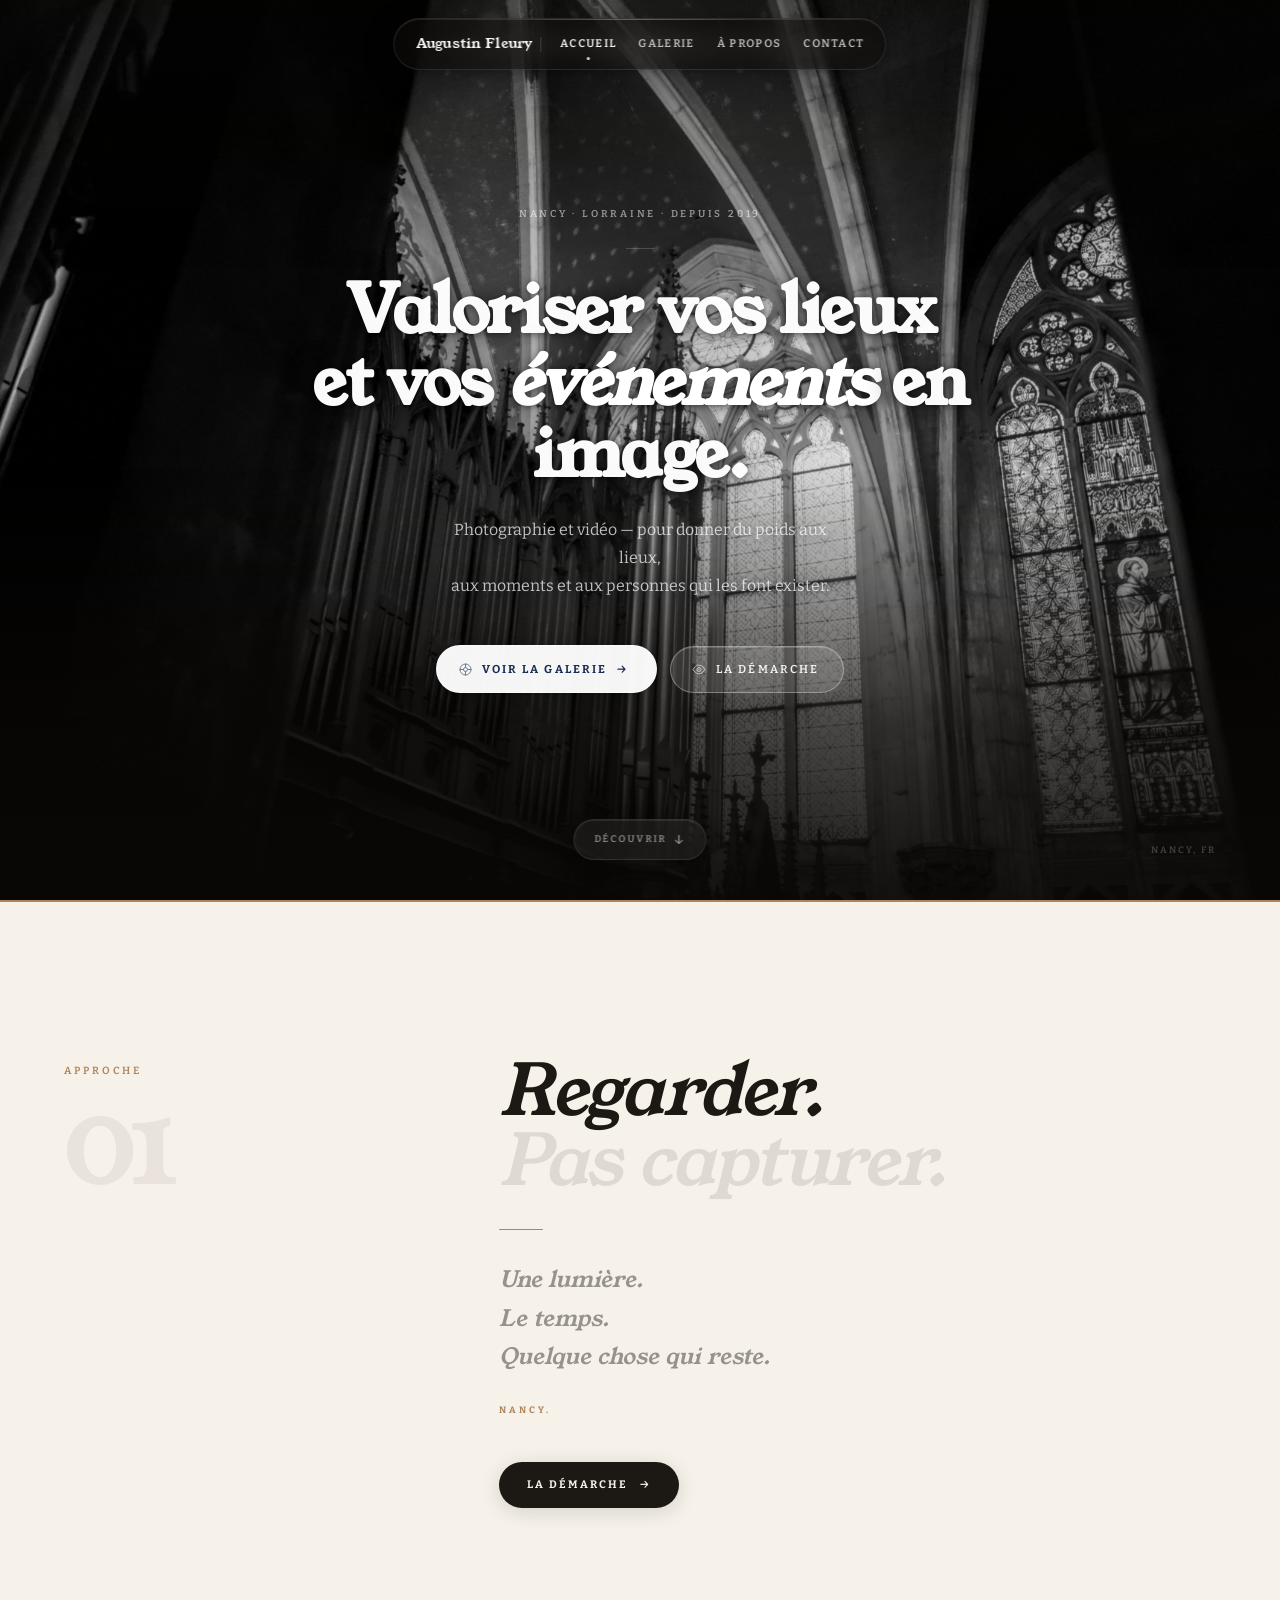
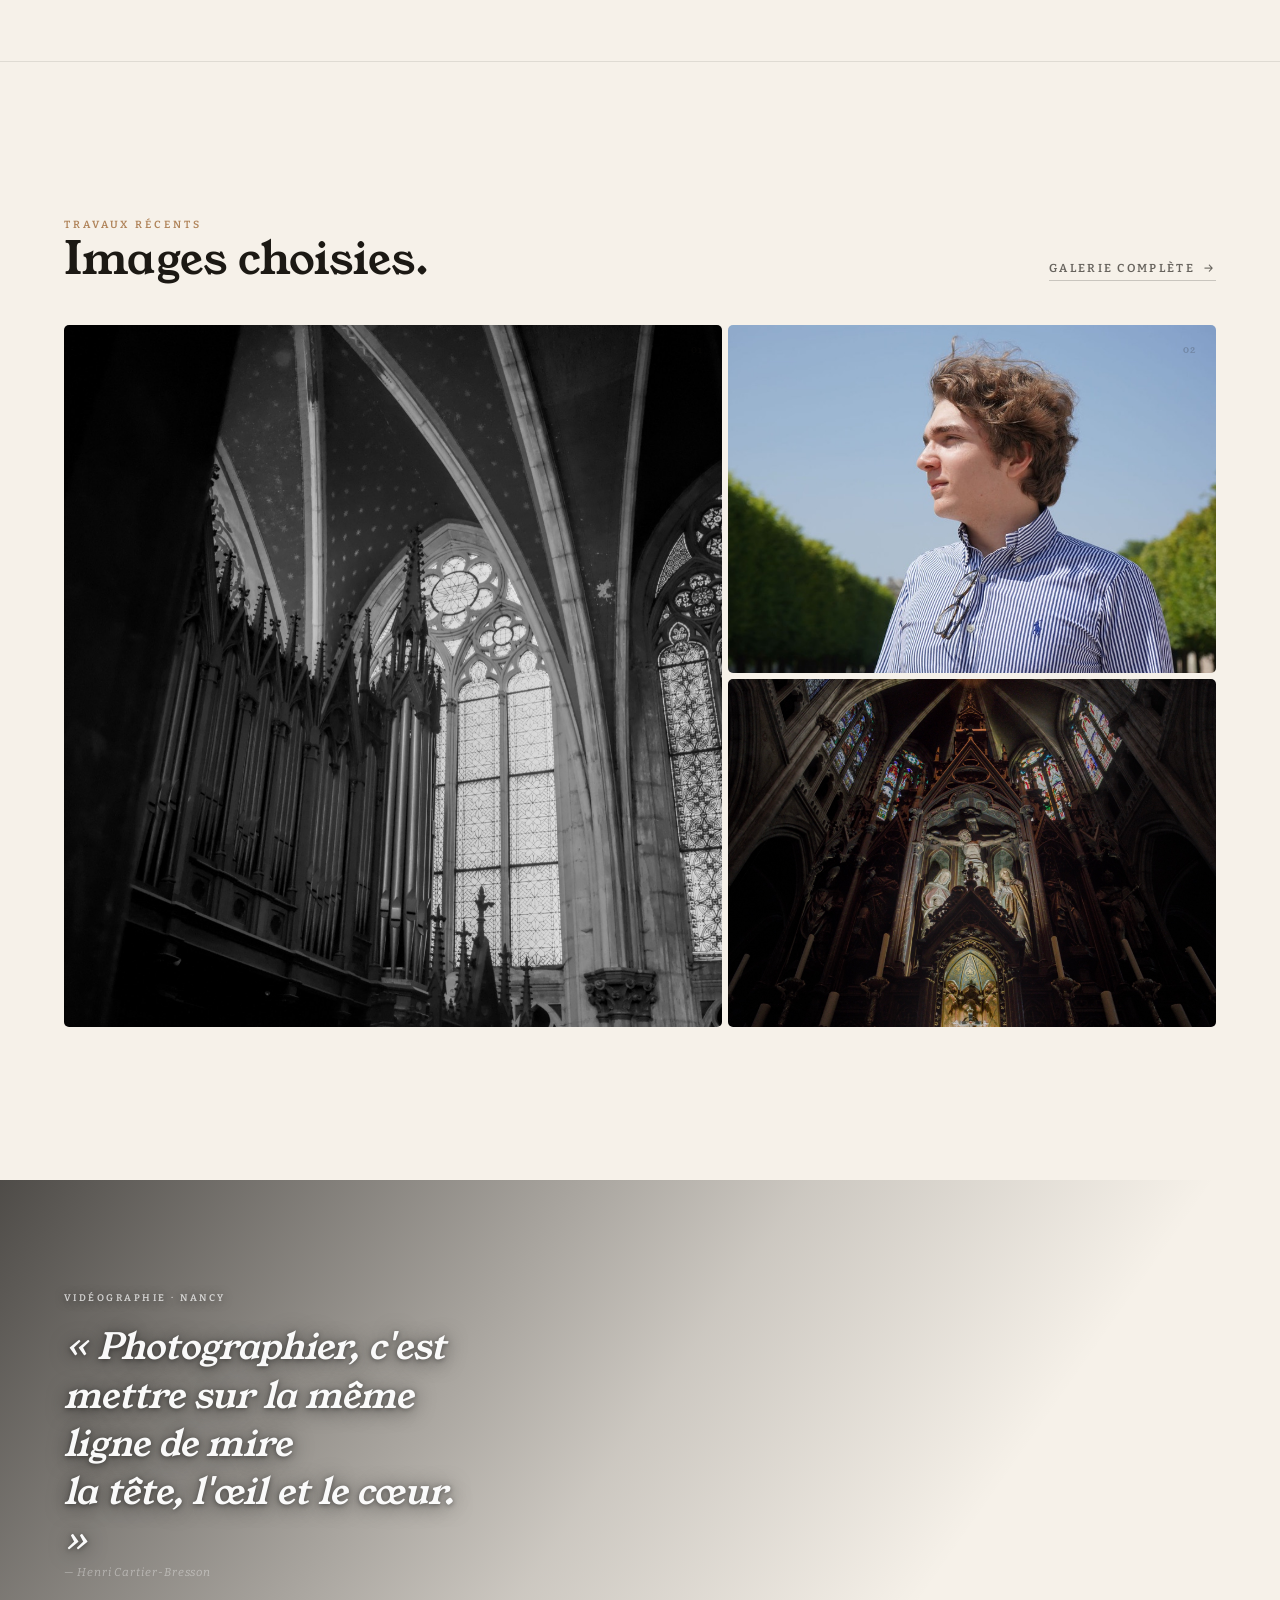
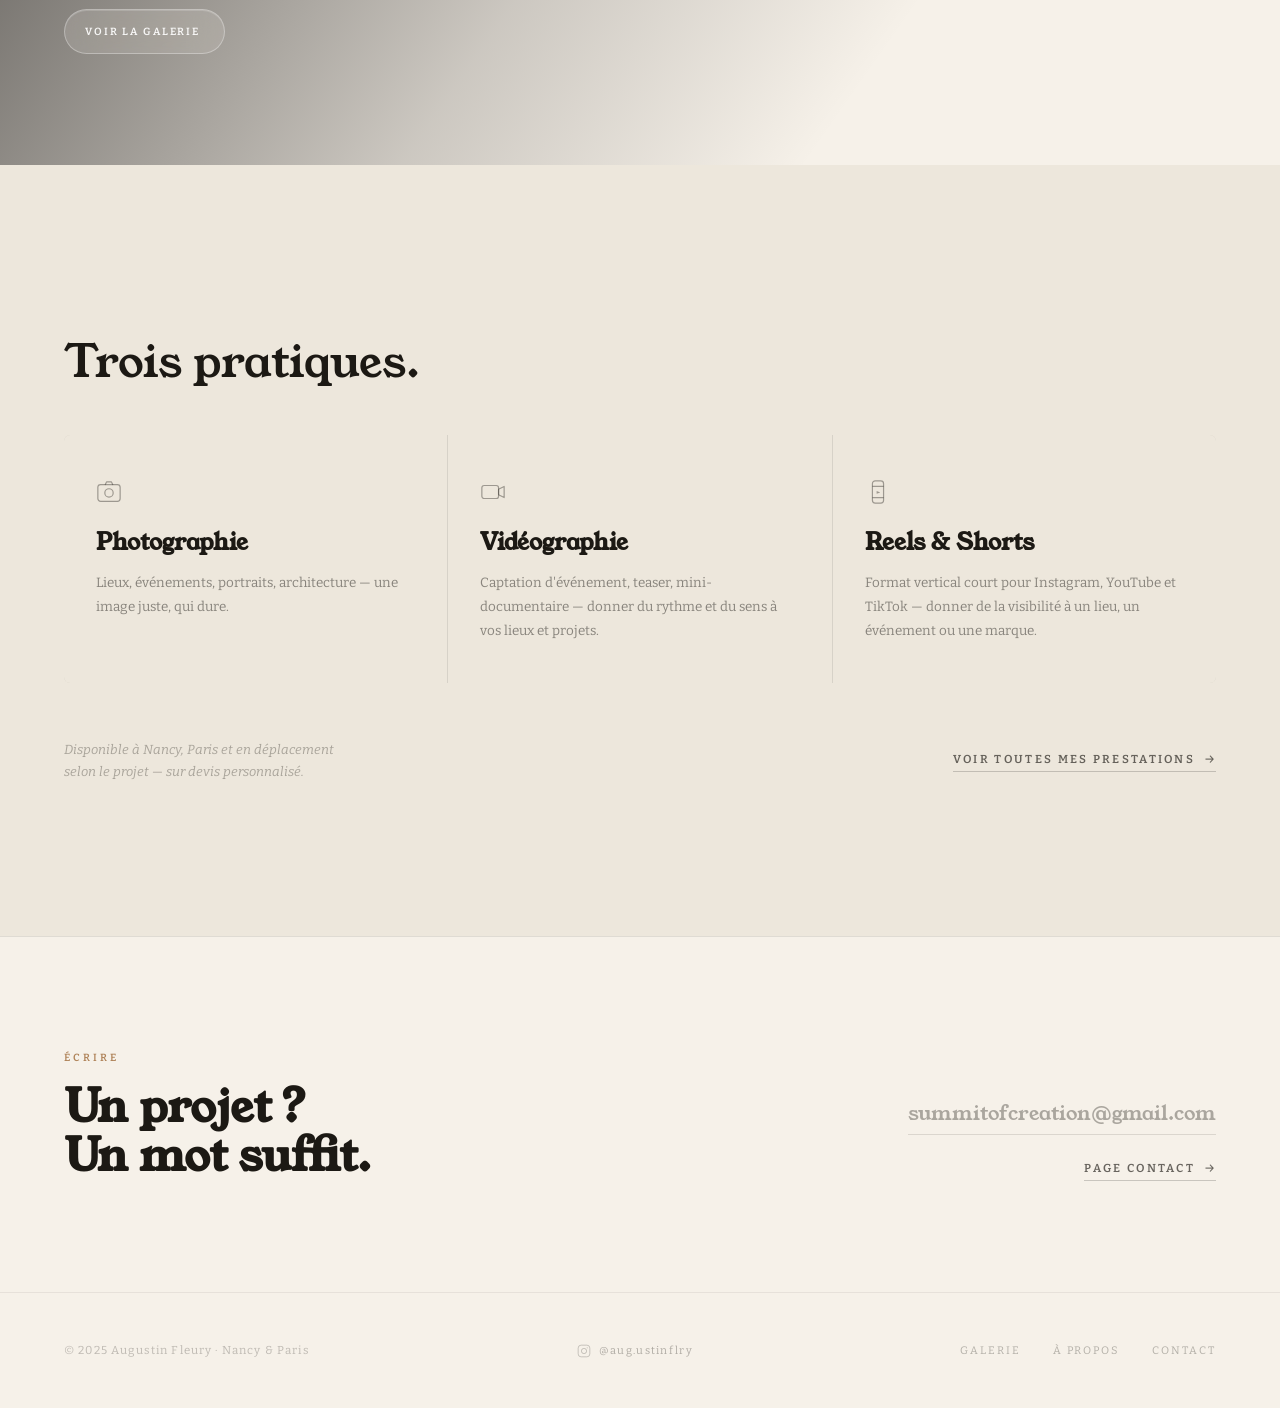
==== index.html @ d832c1f0 "Pivot copy from music-only to general practice + premium loader + mobile nav fix Editorial: - Hero t" ====
<!DOCTYPE html>
<html lang="fr">
<head>
  <meta charset="UTF-8">
  <meta name="viewport" content="width=device-width, initial-scale=1.0">
  <meta name="description" content="Augustin Fleury — Photographe et vidéaste à Nancy & Paris. Valorisation de lieux, événements, portraits, architecture et vidéos pour les réseaux sociaux.">
  <meta name="keywords" content="photographe Nancy, photographe Paris, photographe événement Nancy, photographe lieu, vidéaste Nancy, photographe événementiel Lorraine, reels Nancy, photographe portrait Nancy, photographe architecture, vidéaste lieux">
  <meta name="author" content="Augustin Fleury">
  <meta property="og:type" content="website">
  <meta property="og:title" content="Augustin Fleury — Photographe & Vidéaste · Nancy & Paris">
  <meta property="og:description" content="Photographe et vidéaste à Nancy & Paris — valorisation de lieux, événements et portraits.">
  <meta property="og:image" content="assets/photos/orgue.paysage.jpg">
  <meta name="twitter:card" content="summary_large_image">
  <title>Augustin Fleury — Photographe & Vidéaste · Nancy & Paris</title>
  <script type="application/ld+json">
  {
    "@context": "https://schema.org",
    "@type": "Person",
    "name": "Augustin Fleury",
    "jobTitle": "Photographe et vidéaste",
    "url": "https://augustinfleury.fr",
    "sameAs": ["https://instagram.com/aug.ustinflry"],
    "address": {
      "@type": "PostalAddress",
      "addressLocality": "Nancy",
      "addressRegion": "Lorraine",
      "addressCountry": "FR"
    },
    "description": "Photographe et vidéaste à Nancy et Paris — valorisation de lieux, événements, portraits, architecture et vidéos pour les réseaux sociaux.",
    "knowsAbout": ["Photographie d'événement", "Photographie d'architecture", "Portrait", "Vidéographie", "Reels", "Reportage"]
  }
  </script>
  <link rel="icon" type="image/svg+xml" href="favicon/favicon.svg">
  <link rel="icon" type="image/png" sizes="96x96" href="favicon/favicon-96x96.png">
  <link rel="apple-touch-icon" sizes="180x180" href="favicon/apple-touch-icon.png">
  <link rel="manifest" href="favicon/site.webmanifest">
  <link rel="canonical" href="https://macflurry544.github.io/portfolio-augustin/">
  <link rel="preconnect" href="https://fonts.googleapis.com">
  <link rel="preconnect" href="https://fonts.gstatic.com" crossorigin>
  <link href="https://fonts.googleapis.com/css2?family=Bitter:ital,wght@0,400;0,500;0,600;0,700;1,400;1,500&family=Young+Serif&display=swap" rel="stylesheet">
  <link rel="stylesheet" href="assets/css/main.css">
  <link rel="stylesheet" href="assets/css/liquid-glass.css">
  <link rel="stylesheet" href="assets/css/animations.css">
  <style>
    /* ================================================================
       HERO — centré, moderne, glass CTAs
    ================================================================ */
    .hero {
      position: relative;
      height: 100dvh;
      min-height: 600px;
      overflow: hidden;
      display: flex;
      flex-direction: column;
      align-items: center;
      justify-content: center;
    }

    /* Image de fond — brute, sans overlay (gérés par divs séparées) */
    .hero__bg {
      position: absolute;
      inset: 0;
      background-image: url('assets/photos/orgue.paysage.jpg');
      background-size: cover;
      background-position: center 35%;
      will-change: transform;
      z-index: 0;
    }
    .hero__bg::before,
    .hero__bg::after { display: none; }

    /* ── Overlay léger — texte bas lisible, photo respirante */
    .hero__overlay {
      position: absolute;
      inset: 0;
      z-index: 1;
      pointer-events: none;
      background:
        linear-gradient(to bottom,
          rgba(10,8,6,0.26)  0%,
          transparent        30%,
          transparent        52%,
          rgba(10,8,6,0.68)  80%,
          rgba(10,8,6,0.92)  100%
        );
    }

    /* Contenu centré */
    .hero__center {
      position: relative;
      z-index: 3;
      text-align: center;
      padding: 0 var(--gutter);
      max-width: 820px;
      display: flex;
      flex-direction: column;
      align-items: center;
      gap: 0;
    }

    /* ── Textes hero — TOUJOURS sur photo sombre, blanc codé en dur ── */

    .hero__eyebrow {
      font-family: var(--font-texte);
      font-size: 0.62rem;
      letter-spacing: 0.28em;
      text-transform: uppercase;
      font-weight: 600;
      color: rgba(255,255,255,0.52);
      margin-bottom: 1.6rem;
      animation: fade-up 0.72s var(--ease-out) 0.25s both;
    }

    .hero__rule {
      width: 28px; height: 1px;
      background: rgba(255,255,255,0.18);
      margin: 0 auto 1.6rem;
      animation: fade-in 0.62s var(--ease-out) 0.15s both;
    }

    /* Titre — blanc net, Young Serif, ombre portée pour lisibilité */
    .hero__title {
      font-family: var(--font-titre);
      font-size: clamp(2.4rem, 5.2vw, 5rem);
      line-height: 1.08;
      letter-spacing: -0.025em;
      margin-bottom: 1.6rem;
      animation: fade-up 0.78s var(--ease-out) 0.5s both;
      color: rgba(255,255,255,0.98);
      text-shadow:
        0 2px 28px rgba(0,0,0,0.65),
        0 1px 6px  rgba(0,0,0,0.45);
    }
    .hero__title em {
      font-style: italic;
      color: #fff;
    }

    /* Sous-titre */
    .hero__sub {
      font-family: var(--font-texte);
      font-size: clamp(0.88rem, 1.3vw, 1rem);
      line-height: 1.75;
      color: rgba(255,255,255,0.72);
      max-width: 40ch;
      margin-bottom: 2.8rem;
      animation: fade-up 0.72s var(--ease-out) 0.72s both;
      text-shadow: 0 1px 16px rgba(0,0,0,0.55);
    }

    /* ── CTAs — bleu marine, draw-line au hover ────────── */
    .hero__actions {
      display: flex;
      align-items: center;
      gap: 0.75rem;
      flex-wrap: wrap;
      justify-content: center;
      animation: fade-up 0.9s var(--ease-out) 0.92s both;
    }

    /* SVG dans les boutons */
    .pill-svg {
      flex-shrink: 0;
      display: block;
      opacity: 0.78;
      transition: opacity 0.3s ease, transform 0.3s ease;
    }

    @keyframes lens-breathe {
      0%, 100% { transform: scale(1);    opacity: 0.78; }
      50%       { transform: scale(1.22); opacity: 1; }
    }
    @keyframes eye-blink {
      0%, 82%, 100% { transform: scaleY(1); }
      88%            { transform: scaleY(0.12); }
      94%            { transform: scaleY(1); }
    }

    /* Pill principal — blanc plein, texte sombre, maximum lisibilité */
    .pill-primary {
      display: inline-flex;
      align-items: center;
      gap: 0.65rem;
      padding: 14px 28px 14px 22px;
      border-radius: 999px;
      font-family: var(--font-texte);
      font-size: 0.71rem;
      letter-spacing: 0.18em;
      text-transform: uppercase;
      font-weight: 700;
      color: #1A2F52;                    /* navy sur blanc — lisible */
      background: rgba(255,255,255,0.96);
      border: 1px solid rgba(255,255,255,0.6);
      box-shadow:
        0 4px 24px rgba(0,0,0,0.28),
        0 1px 4px rgba(0,0,0,0.18);
      position: relative;
      overflow: hidden;
      transition: background 0.28s ease, box-shadow 0.28s ease,
                  color 0.28s ease, transform 0.28s var(--ease-out);
      white-space: nowrap;
    }
    /* Shimmer draw-line au hover */
    .pill-primary::before {
      content: '';
      position: absolute;
      bottom: 10px; left: 22px; right: 22px;
      height: 1px;
      background: rgba(26,47,82,0.3);
      transform: scaleX(0);
      transform-origin: left;
      transition: transform 0.4s cubic-bezier(0.4,0,0.2,1);
    }
    .pill-primary:hover::before { transform: scaleX(1); }
    .pill-primary:hover {
      background: #fff;
      transform: scale(1.04);
      box-shadow: 0 8px 36px rgba(0,0,0,0.36), 0 2px 6px rgba(0,0,0,0.2);
      color: #1A2F52;
    }
    .pill-primary:hover .pill-svg {
      animation: lens-breathe 2s ease-in-out infinite;
    }
    .pill-primary .pill-svg { color: #1A2F52; opacity: 0.7; }
    .pill-primary__arrow {
      display: inline-block;
      transition: transform 0.28s ease;
    }
    .pill-primary:hover .pill-primary__arrow { transform: translateX(4px); }

    /* Pill secondaire — contour blanc, glass discret */
    .pill-ghost {
      display: inline-flex;
      align-items: center;
      gap: 0.6rem;
      padding: 13px 24px 13px 20px;
      border-radius: 999px;
      font-family: var(--font-texte);
      font-size: 0.71rem;
      letter-spacing: 0.18em;
      text-transform: uppercase;
      font-weight: 600;
      color: rgba(255,255,255,0.92);
      background: rgba(255,255,255,0.12);
      backdrop-filter: blur(16px) saturate(140%);
      -webkit-backdrop-filter: blur(16px) saturate(140%);
      border: 1px solid rgba(255,255,255,0.32);
      box-shadow: inset 0 1px 0 rgba(255,255,255,0.16);
      position: relative;
      overflow: hidden;
      transition: background 0.28s ease, border-color 0.28s ease,
                  color 0.28s ease, transform 0.28s var(--ease-out);
      white-space: nowrap;
    }
    /* Draw-line au hover */
    .pill-ghost::before {
      content: '';
      position: absolute;
      bottom: 10px; left: 20px; right: 20px;
      height: 1px;
      background: rgba(255,255,255,0.4);
      transform: scaleX(0);
      transform-origin: left;
      transition: transform 0.4s cubic-bezier(0.4,0,0.2,1);
    }
    .pill-ghost:hover::before { transform: scaleX(1); }
    .pill-ghost:hover {
      background: rgba(255,255,255,0.12);
      border-color: rgba(255,255,255,0.38);
      color: #fff;
      transform: scale(1.03);
    }
    .pill-ghost:hover .pill-svg {
      animation: eye-blink 2.8s ease-in-out 0.4s infinite;
      transform-origin: center;
      opacity: 1;
    }

    /* ── Scroll button — centré bas ──────────────────────── */
    .hero__scroll-pill {
      position: absolute;
      bottom: 2.5rem;
      left: 50%;
      transform: translateX(-50%);
      z-index: 2;
      display: inline-flex;
      align-items: center;
      gap: 0.5rem;
      padding: 9px 20px;
      border-radius: 999px;
      background: rgba(255,255,255,0.06);
      backdrop-filter: blur(20px) saturate(150%);
      -webkit-backdrop-filter: blur(20px) saturate(150%);
      border: 1px solid rgba(255,255,255,0.1);
      box-shadow: inset 0 1px 0 rgba(255,255,255,0.08), 0 4px 16px rgba(0,0,0,0.25);
      color: rgba(255,255,255,0.5);
      font-family: var(--font-texte);
      font-size: 0.6rem;
      letter-spacing: 0.2em;
      text-transform: uppercase;
      font-weight: 600;
      cursor: pointer;
      animation: fade-in 1.2s var(--ease-out) 1.1s both, scroll-float 3s ease-in-out 1.6s infinite;
      transition: background 0.3s ease, color 0.3s ease, box-shadow 0.3s ease;
    }
    .hero__scroll-pill:hover {
      background: rgba(255,255,255,0.12);
      color: rgba(255,255,255,0.85);
      box-shadow: inset 0 1px 0 rgba(255,255,255,0.14), 0 6px 20px rgba(0,0,0,0.35);
    }
    .hero__scroll-pill__arrow {
      display: inline-block;
      font-size: 0.8rem;
      animation: arrow-bounce 2s ease-in-out 1.5s infinite;
    }
    @keyframes scroll-float {
      0%, 100% { transform: translateX(-50%) translateY(0); }
      50%       { transform: translateX(-50%) translateY(-5px); }
    }
    @keyframes arrow-bounce {
      0%, 60%, 100% { transform: translateY(0); }
      30%           { transform: translateY(3px); }
    }

    /* ── Coin bas-droit (localisation) ───────────────────── */
    .hero__location {
      position: absolute;
      bottom: 2.7rem;
      right: var(--gutter);
      z-index: 3;
      font-size: 0.58rem;
      letter-spacing: 0.22em;
      text-transform: uppercase;
      color: rgba(255,255,255,0.22);
      font-weight: 600;
      font-family: var(--font-texte);
      animation: fade-in 0.72s var(--ease-out) 1.1s both;
    }

    /* ================================================================
       SECTION INTRO — fond crème clair, accent caramel, délimitée
    ================================================================ */
    .intro-section {
      padding: var(--section-gap) 0;
      background: var(--olive);
      border-top: 2px solid var(--cream-2);      /* trait caramel marqué */
      border-bottom: 1px solid rgba(var(--cream-rgb), 0.1);
      position: relative;
    }
    .intro-section__inner {
      display: grid;
      grid-template-columns: 1fr 2fr;
      gap: clamp(3rem, 6vw, 8rem);
      align-items: start;
    }
    .intro-section__label-col { padding-top: 0.4rem; }
    .intro-section__num {
      font-family: var(--font-titre);
      font-size: clamp(4rem, 10vw, 7.5rem);   /* grand chiffre décoratif */
      line-height: 0.9;
      color: rgba(var(--cream-rgb), 0.06);
      letter-spacing: -0.04em;
      display: block;
      margin-bottom: 0.5rem;
      pointer-events: none;
      user-select: none;
    }
    /* ── Manifesto — typographie éditoriale ─────────────────── */
    .intro-manifesto {
      display: flex;
      flex-direction: column;
    }
    /* "Regarder." — ancre grande */
    .im-big {
      font-family: var(--font-titre);
      font-size: clamp(2.6rem, 5.5vw, 4.8rem);
      line-height: 1.0;
      letter-spacing: -0.02em;
      color: var(--cream);
      font-style: italic;
      display: block;
    }
    /* "Pas capturer." — même taille, fantôme */
    .im-ghost {
      font-family: var(--font-titre);
      font-size: clamp(2.6rem, 5.5vw, 4.8rem);
      line-height: 1.0;
      letter-spacing: -0.02em;
      color: rgba(var(--cream-rgb), 0.11);
      font-style: italic;
      display: block;
      margin-bottom: 0;
    }
    /* Trait séparateur caramel */
    .im-rule {
      display: block;
      width: 44px;
      height: 1.5px;
      background: var(--cream-2);
      margin: 2rem 0;
      border-radius: 2px;
    }
    /* Fragments poétiques */
    .im-frags {
      display: flex;
      flex-direction: column;
      gap: 0.1rem;
    }
    .im-frag {
      font-family: var(--font-titre);
      font-size: clamp(1rem, 1.8vw, 1.4rem);
      line-height: 1.65;
      color: rgba(var(--cream-rgb), 0.44);
      font-style: italic;
      display: block;
    }
    /* Tag lieu */
    .im-tag {
      display: block;
      font-family: var(--font-texte);
      font-size: 0.58rem;
      letter-spacing: 0.32em;
      text-transform: uppercase;
      font-weight: 700;
      color: var(--cream-2);
      margin-top: 1.6rem;
    }
    /* CTA pill sombre — sur fond clair */
    .intro-cta {
      display: inline-flex;
      align-items: center;
      gap: 0.75rem;
      margin-top: 2.8rem;
      padding: 14px 28px;
      border-radius: 999px;
      background: var(--cream);
      color: var(--olive);
      font-family: var(--font-texte);
      font-size: 0.68rem;
      letter-spacing: 0.18em;
      text-transform: uppercase;
      font-weight: 700;
      box-shadow: 0 4px 20px rgba(var(--cream-rgb), 0.14);
      position: relative;
      overflow: hidden;
      transition: transform 0.28s var(--ease-out), box-shadow 0.28s ease;
    }
    .intro-cta::before {
      content: '';
      position: absolute;
      bottom: 10px; left: 28px; right: 28px;
      height: 1px;
      background: rgba(var(--olive-rgb), 0.28);
      transform: scaleX(0);
      transform-origin: left;
      transition: transform 0.38s cubic-bezier(0.4,0,0.2,1);
    }
    .intro-cta:hover::before { transform: scaleX(1); }
    .intro-cta:hover {
      transform: scale(1.03);
      box-shadow: 0 8px 32px rgba(var(--cream-rgb), 0.22);
    }
    .intro-cta__arrow {
      display: inline-block;
      transition: transform 0.28s var(--ease-out);
    }
    .intro-cta:hover .intro-cta__arrow { transform: translateX(4px); }

    /* ================================================================
       SECTION IMAGES — layout éditorial
    ================================================================ */
    .work-section {
      padding: 0 0 var(--section-gap);
    }
    .work-section__header {
      padding: var(--section-gap) 0 2.5rem;
      display: flex;
      align-items: flex-end;
      justify-content: space-between;
      flex-wrap: wrap;
      gap: 1.5rem;
    }
    /* Layout : grand à gauche + 2 empilés à droite */
    .work-grid {
      display: grid;
      grid-template-columns: 1.35fr 1fr;
      grid-template-rows: 1fr 1fr;
      gap: 6px;
      height: 78vh;
      min-height: 500px;
      max-height: 820px;
      padding: 0 var(--gutter);          /* photos ne touchent plus les bords */
    }
    .work-grid__item {
      position: relative;
      overflow: hidden;
      display: block;
      border-radius: 5px;               /* coins arrondis discrets */
    }
    .work-grid__item--main {
      grid-row: span 2;
    }
    .work-grid__item img {
      position: absolute; inset: 0;
      width: 100%; height: 100%;
      object-fit: cover;
      transition: transform 1.1s var(--ease-out), filter 0.6s ease;
    }
    .work-grid__item:hover img {
      transform: scale(1.04);
      filter: brightness(0.78);
    }
    .work-grid__item__overlay {
      position: absolute; inset: 0;
      background: linear-gradient(to top, rgba(14,12,10,0.82) 0%, transparent 52%);
      opacity: 0;
      transition: opacity 0.38s var(--ease-out);
      display: flex;
      align-items: flex-end;
      padding: 1.5rem 1.75rem;
      z-index: 1;
    }
    .work-grid__item:hover .work-grid__item__overlay { opacity: 1; }
    .work-grid__item__label {
      font-size: 0.6rem;
      letter-spacing: 0.22em;
      text-transform: uppercase;
      color: var(--cream-2);
      font-weight: 600;
      font-family: var(--font-texte);
      display: block;
      margin-bottom: 0.3rem;
    }
    .work-grid__item__title {
      font-family: var(--font-titre);
      font-size: 1rem;
      color: var(--cream);
    }
    .work-grid__item__num {
      position: absolute;
      top: 1rem; right: 1.25rem;
      font-family: var(--font-titre);
      font-size: 0.65rem;
      color: rgba(var(--cream-rgb), 0.2);
      letter-spacing: 0.06em;
      z-index: 2;
    }

    /* ================================================================
       SECTION VIDÉO
    ================================================================ */
    .video-section {
      position: relative;
      overflow: hidden;
      height: 65vh;
      min-height: 400px;
    }
    .video-section video {
      position: absolute; inset: 0;
      width: 100%; height: 100%;
      object-fit: cover;
      filter: brightness(0.72) grayscale(5%);
    }
    .video-section__overlay {
      position: absolute; inset: 0;
      background: linear-gradient(
        125deg,
        rgba(14,12,10,0.72) 0%,
        rgba(14,12,10,0.18) 48%,
        transparent 72%
      );
    }
    .video-section__content {
      position: absolute; inset: 0;
      display: flex;
      align-items: center;
      padding: 0 var(--gutter);
      max-width: var(--content-max);
      margin: 0 auto;
      left: 0; right: 0;
    }
    .video-section__text { max-width: 42ch; }
    /* Texte vidéo — toujours sur fond sombre, blanc codé en dur */
    .video-section__eyebrow {
      font-size: 0.6rem;
      letter-spacing: 0.26em;
      text-transform: uppercase;
      color: rgba(255,255,255,0.72);
      font-family: var(--font-texte);
      font-weight: 600;
      margin-bottom: 1rem;
      text-shadow: 0 1px 10px rgba(0,0,0,0.5);
    }
    .video-section__quote {
      font-family: var(--font-titre);
      font-size: clamp(1.3rem, 2.8vw, 2.4rem);
      font-style: italic;
      line-height: 1.35;
      color: rgba(255,255,255,0.97);
      margin-bottom: 0.75rem;
      text-shadow: 0 2px 20px rgba(0,0,0,0.6), 0 1px 5px rgba(0,0,0,0.4);
    }
    .video-section__author {
      display: block;
      font-family: var(--font-texte);
      font-size: 0.72rem;
      font-style: italic;
      letter-spacing: 0.08em;
      color: rgba(255,255,255,0.38);
      margin-bottom: 1.75rem;
      text-shadow: none;
    }

    /* ================================================================
       SECTION SERVICES TEASER — aperçu 3 pratiques + CTA about
    ================================================================ */
    .services-section {
      padding: var(--section-gap) 0;
      background: var(--sage);
      position: relative;
      overflow: hidden;
    }
    /* Triptyque */
    .srv-triptych {
      display: grid;
      grid-template-columns: repeat(3, 1fr);
      gap: 1px;
      background: rgba(var(--cream-rgb), 0.1);
      margin-top: 3rem;
      border-radius: 6px;
      overflow: hidden;
    }
    .srv-tile {
      background: var(--sage);
      padding: 2.75rem 2rem 2.5rem;
      display: flex;
      flex-direction: column;
      gap: 1rem;
      transition: background var(--dur-base) var(--ease-out);
      position: relative;
    }
    .srv-tile::after {
      content: '';
      position: absolute;
      top: 0; left: 0; right: 0; height: 2px;
      background: var(--cream-2);
      transform: scaleX(0);
      transform-origin: left;
      transition: transform var(--dur-slow) var(--ease-out);
    }
    .srv-tile:hover::after { transform: scaleX(1); }
    .srv-tile:hover { background: rgba(0,0,0,0.025); }
    .srv-tile__icon {
      color: rgba(var(--cream-rgb), 0.38);
      transition: color var(--dur-base) ease;
    }
    .srv-tile:hover .srv-tile__icon { color: var(--cream-2); }
    .srv-tile__title {
      font-family: var(--font-titre);
      font-size: clamp(1.15rem, 1.8vw, 1.6rem);
      color: var(--cream);
      line-height: 1.1;
    }
    .srv-tile__desc {
      font-size: 0.84rem;
      line-height: 1.78;
      color: rgba(var(--cream-rgb), 0.48);
    }
    /* CTA vers about */
    .srv-cta-wrap {
      margin-top: 3.5rem;
      display: flex;
      align-items: center;
      justify-content: space-between;
      gap: 2rem;
      flex-wrap: wrap;
    }
    .srv-cta-note {
      font-size: 0.82rem;
      font-style: italic;
      color: rgba(var(--cream-rgb), 0.32);
      max-width: 34ch;
    }
    @media (max-width: 700px) {
      .srv-triptych { grid-template-columns: 1fr; }
      .srv-cta-wrap { flex-direction: column; align-items: flex-start; }
    }

    /* ================================================================
       SECTION CONTACT / BAS
    ================================================================ */
    .contact-band {
      padding: clamp(4.5rem, 9vw, 7rem) 0;
      border-top: 1px solid rgba(var(--cream-rgb), 0.1);
      background: var(--olive);
    }
    .contact-band__inner {
      display: flex;
      align-items: flex-end;
      justify-content: space-between;
      gap: 3rem;
      flex-wrap: wrap;
    }
    .contact-band__title {
      font-family: var(--font-titre);
      font-size: clamp(1.8rem, 3.5vw, 3.5rem);
      line-height: 1.1;
      color: var(--cream);
      margin-top: 1rem;
    }
    .contact-band__mail {
      font-family: var(--font-titre);
      font-size: clamp(0.9rem, 1.6vw, 1.3rem);
      color: rgba(var(--cream-rgb), 0.35);
      display: inline-block;
      transition: color 0.3s ease;
      border-bottom: 1px solid rgba(var(--cream-rgb), 0.12);
      padding-bottom: 3px;
    }
    .contact-band__mail:hover {
      color: var(--cream-2);
      border-bottom-color: var(--cream-2);
    }

    /* ================================================================
       RESPONSIVE
    ================================================================ */
    @media (max-width: 900px) {
      .intro-section__inner {
        grid-template-columns: 1fr;
        gap: 2rem;
      }
      .work-grid {
        grid-template-columns: 1fr;
        grid-template-rows: auto auto auto;
        height: auto;
        max-height: none;
        padding: 0 var(--gutter);
      }
      .work-grid__item--main { grid-row: span 1; aspect-ratio: 4/3; }
      .work-grid__item:not(.work-grid__item--main) { aspect-ratio: 3/2; }
    }
    @media (max-width: 600px) {
      .hero__title { font-size: clamp(2rem, 8vw, 3rem); }
      .hero__actions { flex-direction: column; align-items: stretch; text-align: center; }
      .pill-primary, .pill-ghost { justify-content: center; }
      .contact-band__inner {
        flex-direction: column;
        align-items: center;
        text-align: center;
        gap: 2rem;
      }
      /* Écrase le text-align:right inline du div de droite */
      .contact-band__inner > div { text-align: center !important; }
      .contact-band__mail { display: block; }
    }
  </style>
</head>
<body class="page-index">
  <!-- LOADER -->
  <div id="page-loader" aria-hidden="true">
    <div class="loader__inner">
      <span class="loader__mark">af</span>
      <span class="loader__name">Augustin Fleury · Photographe</span>
      <span class="loader__line" aria-hidden="true"></span>
    </div>
  </div>


  <a href="#main" class="sr-only">Aller au contenu principal</a>

  <!-- NAV -->
  <nav class="nav" role="navigation" aria-label="Navigation principale">
    <a href="index.html" class="nav-logo" aria-label="Augustin Fleury — Accueil">Augustin Fleury</a>
    <div class="nav-sep" aria-hidden="true"></div>
    <ul class="nav-links" role="list">
      <li><a href="index.html" aria-current="page">Accueil</a></li>
      <li><a href="gallery.html">Galerie</a></li>
      <li><a href="about.html">À&nbsp;propos</a></li>
      <li><a href="contact.html">Contact</a></li>
    </ul>
    <button class="nav-burger" aria-label="Ouvrir le menu" aria-expanded="false" aria-controls="nav-fullscreen">
      <span></span><span></span><span></span>
    </button>
  </nav>
  <div id="nav-fullscreen" class="nav-fullscreen" role="dialog" aria-modal="true" aria-label="Menu">
    <button class="nav-fullscreen-close" aria-label="Fermer le menu">✕</button>
    <nav class="nav-fullscreen-links">
      <a href="index.html" class="active">Accueil</a>
      <a href="gallery.html">Galerie</a>
      <a href="about.html">À propos</a>
      <a href="contact.html">Contact</a>
    </nav>
  </div>

  <main id="main">

    <!-- ============================================================
         HERO
    ============================================================ -->
    <section class="hero" id="hero" aria-label="Présentation">

      <div class="hero__bg" id="hero-bg" role="img" aria-label="Architecture intérieure, lumière naturelle"></div>

      <!-- Overlay dégradé léger -->
      <div class="hero__overlay" aria-hidden="true"></div>

      <!-- Contenu central -->
      <div class="hero__center">
        <p class="hero__eyebrow">Nancy · Lorraine · Depuis 2019</p>
        <div class="hero__rule" aria-hidden="true"></div>

        <h1 class="hero__title">
          Valoriser vos lieux<br>
          et vos <em>événements</em> en image.
        </h1>
        <p class="hero__sub">
          Photographie et vidéo — pour donner du poids aux lieux,<br>
          aux moments et aux personnes qui les font exister.
        </p>

        <div class="hero__actions">
          <!-- Pill principal — icône aperture rotative -->
          <a href="gallery.html" class="pill-primary" aria-label="Voir la galerie de photographies">
            <svg class="pill-svg" width="13" height="13" viewBox="0 0 13 13" fill="none" aria-hidden="true">
              <circle cx="6.5" cy="6.5" r="5.5" stroke="currentColor" stroke-width="0.85"/>
              <circle cx="6.5" cy="6.5" r="2"   stroke="currentColor" stroke-width="0.85"/>
              <line x1="6.5" y1="1"   x2="6.5" y2="4.2"  stroke="currentColor" stroke-width="0.85" stroke-linecap="round"/>
              <line x1="6.5" y1="8.8" x2="6.5" y2="12"   stroke="currentColor" stroke-width="0.85" stroke-linecap="round"/>
              <line x1="1"   y1="6.5" x2="4.2"  y2="6.5" stroke="currentColor" stroke-width="0.85" stroke-linecap="round"/>
              <line x1="8.8" y1="6.5" x2="12"   y2="6.5" stroke="currentColor" stroke-width="0.85" stroke-linecap="round"/>
            </svg>
            Voir la galerie
            <span class="pill-primary__arrow" aria-hidden="true">→</span>
          </a>
          <!-- Pill secondaire — icône œil dilatant -->
          <a href="about.html" class="pill-ghost" aria-label="En savoir plus sur la démarche">
            <svg class="pill-svg" width="16" height="11" viewBox="0 0 16 11" fill="none" aria-hidden="true">
              <path d="M8 1C4.8 1 2 5.5 2 5.5S4.8 10 8 10s6-4.5 6-4.5S11.2 1 8 1z"
                    stroke="currentColor" stroke-width="0.9"/>
              <circle cx="8" cy="5.5" r="2"   stroke="currentColor" stroke-width="0.9"/>
              <circle cx="8" cy="5.5" r="0.65" fill="currentColor"/>
            </svg>
            La démarche
          </a>
        </div>
      </div>

      <!-- Bouton scroll — pill liquid glass -->
      <a href="#intro" class="hero__scroll-pill" aria-label="Défiler vers le contenu">
        Découvrir
        <span class="hero__scroll-pill__arrow" aria-hidden="true">↓</span>
      </a>

      <!-- Localisation coin bas-droit -->
      <span class="hero__location" aria-hidden="true">Nancy, FR</span>

    </section>

    <!-- ============================================================
         INTRO — statement éditorial
    ============================================================ -->
    <section class="intro-section" id="intro" aria-labelledby="intro-titre">
      <div class="container">
        <div class="intro-section__inner">
          <div class="intro-section__label-col reveal--left">
            <span class="t-label" style="display:block;margin-bottom:0.6rem">Approche</span>
            <span class="intro-section__num">01</span>
          </div>
          <div>
            <div class="intro-manifesto reveal" id="intro-titre">
              <span class="im-big">Regarder.</span>
              <span class="im-ghost">Pas capturer.</span>
              <span class="im-rule" aria-hidden="true"></span>
              <span class="im-frags">
                <span class="im-frag">Une lumière.</span>
                <span class="im-frag">Le temps.</span>
                <span class="im-frag">Quelque chose qui reste.</span>
              </span>
              <span class="im-tag">Nancy.</span>
            </div>
            <a href="about.html" class="intro-cta reveal" style="transition-delay:160ms" aria-label="Lire la démarche complète">
              La démarche
              <span class="intro-cta__arrow" aria-hidden="true">→</span>
            </a>
          </div>
        </div>
      </div>
    </section>

    <!-- ============================================================
         TRAVAUX — grid éditoriale
    ============================================================ -->
    <section class="work-section" aria-labelledby="work-titre">
      <div class="container">
        <div class="work-section__header">
          <div>
            <p class="t-label reveal">Travaux récents</p>
            <h2 class="t-h2 reveal" id="work-titre" style="transition-delay:80ms">
              Images choisies.
            </h2>
          </div>
          <a href="gallery.html" class="hero__cta reveal" style="transition-delay:100ms;margin-bottom:0.2rem">
            Galerie complète <span class="hero__cta-arrow" aria-hidden="true">→</span>
          </a>
        </div>
      </div>
      <!-- Grid bord à bord -->
      <div class="work-grid">
        <a href="gallery.html" class="work-grid__item work-grid__item--main reveal--left" aria-label="Galerie — Orgue, lumière naturelle">
          <img src="assets/photos/orgue.paysage.jpg" alt="Grand orgue baigné de lumière naturelle" loading="lazy" width="1200" height="1600">
          <span class="work-grid__item__num" aria-hidden="true">01</span>
          <div class="work-grid__item__overlay" aria-hidden="true">
            <div>
              <span class="work-grid__item__label">Paysage</span>
              <span class="work-grid__item__title">Orgue, lumière naturelle</span>
            </div>
          </div>
        </a>
        <a href="gallery.html" class="work-grid__item reveal--right" aria-label="Galerie — Portrait" style="transition-delay:80ms">
          <img src="assets/photos/portraitplacecarrierenancy.jpg" alt="Portrait, place de la Carrière, Nancy" loading="lazy" width="800" height="1067">
          <span class="work-grid__item__num" aria-hidden="true">02</span>
          <div class="work-grid__item__overlay" aria-hidden="true">
            <div>
              <span class="work-grid__item__label">Portrait</span>
              <span class="work-grid__item__title">Place de la Carrière</span>
            </div>
          </div>
        </a>
        <a href="gallery.html" class="work-grid__item reveal--right" aria-label="Galerie — Architecture" style="transition-delay:160ms">
          <img src="assets/photos/eglise.paysage.jpg" alt="Architecture, nef et lumière" loading="lazy" width="1600" height="900">
          <span class="work-grid__item__num" aria-hidden="true">03</span>
          <div class="work-grid__item__overlay" aria-hidden="true">
            <div>
              <span class="work-grid__item__label">Architecture</span>
              <span class="work-grid__item__title">Nef, lumière naturelle</span>
            </div>
          </div>
        </a>
      </div>
    </section>

    <!-- ============================================================
         VIDÉO
    ============================================================ -->
    <section class="video-section" aria-label="Extrait vidéo — Lorraine">
      <video src="assets/photos/DJI_0609.MP4" autoplay muted loop playsinline preload="metadata" aria-hidden="true"></video>
      <div class="video-section__overlay" aria-hidden="true"></div>
      <div class="video-section__content">
        <div class="video-section__text">
          <p class="video-section__eyebrow">Vidéographie · Nancy</p>
          <p class="video-section__quote">
            « Photographier, c'est mettre sur la même ligne de mire<br>la tête, l'œil et le cœur. »
            <em class="video-section__author">— Henri Cartier-Bresson</em>
          </p>
          <a href="gallery.html" class="pill-ghost" style="font-size:0.65rem" aria-label="Voir la galerie vidéo">
            Voir la galerie
          </a>
        </div>
      </div>
    </section>

    <!-- ============================================================
         SERVICES TEASER — aperçu des 3 pratiques + lien vers about
    ============================================================ -->
    <section class="services-section" aria-labelledby="services-titre">
      <div class="container" style="position:relative;z-index:1">

        <div style="display:flex;align-items:flex-end;justify-content:space-between;gap:2rem;flex-wrap:wrap">
          <div>
            <p class="t-label reveal" style="color:rgba(var(--cream-rgb),0.5)">Ce que je fais</p>
            <h2 class="t-h2 reveal" id="services-titre" style="transition-delay:80ms">
              Trois pratiques.
            </h2>
          </div>
        </div>

        <div class="srv-triptych reveal-stagger">

          <!-- Photographie -->
          <article class="srv-tile">
            <div class="srv-tile__icon" aria-hidden="true">
              <svg width="26" height="26" viewBox="0 0 28 28" fill="none">
                <rect x="2" y="6" width="24" height="18" rx="3" stroke="currentColor" stroke-width="1.3"/>
                <circle cx="14" cy="15" r="4.5" stroke="currentColor" stroke-width="1.3"/>
                <path d="M10 6l1.5-3h5L18 6" stroke="currentColor" stroke-width="1.3" stroke-linecap="round" stroke-linejoin="round"/>
              </svg>
            </div>
            <h3 class="srv-tile__title">Photographie</h3>
            <p class="srv-tile__desc">Lieux, événements, portraits, architecture — une image juste, qui dure.</p>
          </article>

          <!-- Vidéographie -->
          <article class="srv-tile">
            <div class="srv-tile__icon" aria-hidden="true">
              <svg width="26" height="26" viewBox="0 0 28 28" fill="none">
                <rect x="2" y="7" width="18" height="14" rx="2.5" stroke="currentColor" stroke-width="1.3"/>
                <path d="M20 11l6-3v12l-6-3V11z" stroke="currentColor" stroke-width="1.3" stroke-linejoin="round"/>
              </svg>
            </div>
            <h3 class="srv-tile__title">Vidéographie</h3>
            <p class="srv-tile__desc">Captation d'événement, teaser, mini-documentaire — donner du rythme et du sens à vos lieux et projets.</p>
          </article>

          <!-- Reels & Shorts -->
          <article class="srv-tile">
            <div class="srv-tile__icon" aria-hidden="true">
              <svg width="26" height="26" viewBox="0 0 28 28" fill="none">
                <rect x="8" y="2" width="12" height="24" rx="3" stroke="currentColor" stroke-width="1.3"/>
                <line x1="8" y1="8" x2="20" y2="8" stroke="currentColor" stroke-width="1.3"/>
                <line x1="8" y1="20" x2="20" y2="20" stroke="currentColor" stroke-width="1.3"/>
                <path d="M12.5 13l4 1.5-4 1.5V13z" fill="currentColor"/>
              </svg>
            </div>
            <h3 class="srv-tile__title">Reels & Shorts</h3>
            <p class="srv-tile__desc">Format vertical court pour Instagram, YouTube et TikTok — donner de la visibilité à un lieu, un événement ou une marque.</p>
          </article>

        </div>

        <div class="srv-cta-wrap reveal">
          <p class="srv-cta-note">
            Disponible à Nancy, Paris et en déplacement selon le projet — sur devis personnalisé.
          </p>
          <a href="about.html" class="hero__cta" aria-label="Découvrir toutes mes prestations">
            Voir toutes mes prestations <span class="hero__cta-arrow" aria-hidden="true">→</span>
          </a>
        </div>

      </div>
    </section>

    <!-- ============================================================
         CONTACT BAND
    ============================================================ -->
    <section class="contact-band" aria-label="Contact">
      <div class="container contact-band__inner">
        <div class="reveal--left">
          <p class="t-label" style="margin-bottom:0.6rem">Écrire</p>
          <h2 class="contact-band__title">
            Un projet ?<br>Un mot suffit.
          </h2>
        </div>
        <div class="reveal--right" style="text-align:right">
          <a href="mailto:summitofcreation@gmail.com" class="contact-band__mail" aria-label="Envoyer un e-mail">
            summitofcreation@gmail.com
          </a>
          <br>
          <a href="contact.html" class="hero__cta" style="margin-top:1.5rem;display:inline-flex" aria-label="Aller à la page contact">
            Page contact <span class="hero__cta-arrow" aria-hidden="true">→</span>
          </a>
        </div>
      </div>
    </section>

  </main>

  <footer class="site-footer" role="contentinfo">
    <div class="container site-footer__inner">
      <p class="site-footer__copy">© 2025 Augustin Fleury · Nancy & Paris</p>
      <a href="https://instagram.com/aug.ustinflry" class="site-footer__instagram"
         target="_blank" rel="noopener noreferrer" aria-label="Instagram @aug.ustinflry">
        <svg width="14" height="14" viewBox="0 0 24 24" fill="none" aria-hidden="true">
          <rect x="2" y="2" width="20" height="20" rx="5" ry="5" stroke="currentColor" stroke-width="1.6"/>
          <circle cx="12" cy="12" r="4.5" stroke="currentColor" stroke-width="1.6"/>
          <circle cx="17.5" cy="6.5" r="1" fill="currentColor"/>
        </svg>
        @aug.ustinflry
      </a>
      <nav class="site-footer__nav" aria-label="Navigation secondaire">
        <a href="gallery.html" class="site-footer__link">Galerie</a>
        <a href="about.html"   class="site-footer__link">À propos</a>
        <a href="contact.html" class="site-footer__link">Contact</a>
      </nav>
    </div>
  </footer>

  <script src="assets/js/scroll.js" defer></script>
  <script src="assets/js/transitions.js" defer></script>
  <script src="assets/js/liquid-glass.js" defer></script>
  <script>
    /* Scroll doux vers #intro */
    (function () {
      const scrollPill = document.querySelector('.hero__scroll-pill');
      if (scrollPill) {
        scrollPill.addEventListener('click', (e) => {
          e.preventDefault();
          document.getElementById('intro')?.scrollIntoView({ behavior: 'smooth' });
        });
      }
    })();
  </script>
  <script>
    (function(){
      var l=document.getElementById("page-loader");
      if(!l)return;
      function hide(){l.classList.add("is-hidden");setTimeout(function(){l.remove();},600);}
      if(document.readyState==="complete"){setTimeout(hide,120);}
      else{window.addEventListener("load",function(){setTimeout(hide,120);});}
    })();
  </script>
</body>
</html>
---- assets/css/main.css ----
/* ============================================================
   MAIN.CSS — Augustin Fleury · Portfolio
   ============================================================ */

/* ============================================================
   PAGE LOADER — refonte premium, minimal, sans cliché
   Logotype "AF" centré qui apparaît dans une fine ligne caramel
   qui se trace de gauche à droite, puis tout fade out doucement.
   ============================================================ */
#page-loader {
  position: fixed;
  inset: 0;
  z-index: 99999;
  background: #0E0C09;
  display: flex;
  align-items: center;
  justify-content: center;
  transition: opacity 0.7s cubic-bezier(0.4,0,0.2,1),
              visibility 0.7s cubic-bezier(0.4,0,0.2,1);
}
#page-loader.is-hidden {
  opacity: 0;
  visibility: hidden;
  pointer-events: none;
}

/* Cadre central — typographie + ligne caramel */
.loader__inner {
  position: relative;
  display: flex;
  flex-direction: column;
  align-items: center;
  gap: 1.4rem;
  padding-bottom: 1.6rem;
}

/* Monogramme "AF" — apparaît subtilement, sans rebond ridicule */
.loader__mark {
  font-family: 'Young Serif', Georgia, serif;
  font-size: 2.2rem;
  letter-spacing: -0.02em;
  color: #E8E4DB;
  font-style: italic;
  opacity: 0;
  transform: translateY(6px);
  animation: loader-mark 0.85s cubic-bezier(0.22,1,0.36,1) 0.1s forwards;
  position: relative;
}

/* Petit point caramel à côté du monogramme */
.loader__mark::after {
  content: '';
  position: absolute;
  bottom: 0.45rem;
  right: -0.55rem;
  width: 4px; height: 4px;
  background: #B0845A;
  border-radius: 50%;
  opacity: 0;
  animation: loader-dot 0.4s ease-out 0.85s forwards;
}

/* Wordmark complet sous le monogramme — très fin */
.loader__name {
  font-family: 'Bitter', Georgia, serif;
  font-size: 0.55rem;
  letter-spacing: 0.32em;
  text-transform: uppercase;
  color: rgba(232,228,219,0.4);
  opacity: 0;
  animation: loader-name 0.7s ease-out 0.7s forwards;
  font-weight: 500;
}

/* Ligne caramel fine qui se trace de gauche à droite */
.loader__line {
  position: absolute;
  bottom: 0;
  left: 50%;
  width: 110px;
  height: 1px;
  background: rgba(232,228,219,0.1);
  transform: translateX(-50%);
  overflow: hidden;
}
.loader__line::after {
  content: '';
  position: absolute;
  top: 0; left: 0;
  height: 100%;
  width: 100%;
  background: linear-gradient(to right, transparent, #B0845A 50%, transparent);
  transform: translateX(-100%);
  animation: loader-trace 1.6s cubic-bezier(0.4,0,0.2,1) 0.4s infinite;
}

@keyframes loader-mark {
  to { opacity: 1; transform: translateY(0); }
}
@keyframes loader-dot {
  to { opacity: 1; }
}
@keyframes loader-name {
  to { opacity: 1; }
}
@keyframes loader-trace {
  0%   { transform: translateX(-100%); }
  100% { transform: translateX(100%); }
}

@import url('https://fonts.googleapis.com/css2?family=Bitter:ital,wght@0,400;0,500;0,600;0,700;1,400;1,500&family=Young+Serif&display=swap');

/* ============================================================
   CUSTOM PROPERTIES
   ============================================================ */
:root {
  /* ── Palette Index — crème chaude, 4 tons ─────────────────
     fond : #F6F1E9  crème os     (olive)
     texte : #1C1914  brun nuit   (cream)
     accent : #B0845A  caramel     (cream-2)
     surface : #EDE7DC  stone clair  (sage)
  ─────────────────────────────────────────────────────────── */
  --cream:     #1C1914;
  --cream-rgb: 28, 25, 20;
  --cream-2:   #B0845A;
  --sage:      #EDE7DC;
  --olive:     #F6F1E9;
  --olive-rgb: 246, 241, 233;

  /* Typography */
  --font-titre:  'Young Serif', Georgia, serif;
  --font-texte:  'Bitter', Georgia, serif;

  /* Layout */
  --content-max: 1280px;
  --gutter:      clamp(1.5rem, 5vw, 4rem);
  --section-gap: clamp(5rem, 12vw, 10rem);

  /* Motion — courbe unique, fluide */
  --ease-out:    cubic-bezier(0.22, 1, 0.36, 1);
  --ease-in:     cubic-bezier(0.64, 0, 0.78, 0);
  --dur-fast:    0.22s;
  --dur-base:    0.42s;
  --dur-slow:    0.72s;
  --dur-reveal:  0.78s;
}

/* ── Palette Galerie — fond sombre pour que les photos explosent
   fond : #141210  brun nuit     (olive)
   texte : #EAE6DE  crème        (cream)
   accent : #967D65  tan chaud    (cream-2)
   surface : #1E1C18  ardoise      (sage)
────────────────────────────────────────────────────────────── */
body.page-gallery {
  --cream:     #EAE6DE;
  --cream-rgb: 234, 230, 222;
  --cream-2:   #967D65;
  --sage:      #1E1C18;
  --olive:     #141210;
  --olive-rgb: 20, 18, 16;
}

/* ── Palette About / Contact — ivoire chaleureux
   fond : #F3EDE1  ivoire        (olive)
   texte : #1A1610  brun foncé   (cream)
   accent : #B8784E  terracotta   (cream-2)
   surface : #EAE2D5  grège clair  (sage)
────────────────────────────────────────────────────────────── */
body.page-about,
body.page-contact {
  --cream:     #1A1610;
  --cream-rgb: 26, 22, 16;
  --cream-2:   #B8784E;
  --sage:      #EAE2D5;
  --olive:     #F3EDE1;
  --olive-rgb: 243, 237, 225;
}

/* ============================================================
   RESET
   ============================================================ */
*, *::before, *::after {
  box-sizing: border-box;
  margin: 0;
  padding: 0;
}

html {
  font-size: 16px;
  scroll-behavior: smooth;
  -webkit-font-smoothing: antialiased;
  -moz-osx-font-smoothing: grayscale;
  text-rendering: optimizeLegibility;
}

body {
  background-color: var(--olive);
  color: var(--cream);
  font-family: var(--font-texte);
  line-height: 1.65;
  overflow-x: hidden;
  min-height: 100dvh;
}

img, video {
  max-width: 100%;
  display: block;
  height: auto;
}

a {
  color: inherit;
  text-decoration: none;
}

button {
  font-family: var(--font-texte);
  cursor: pointer;
  border: none;
  background: none;
  color: inherit;
}

ul { list-style: none; }

/* ============================================================
   TYPOGRAPHY
   ============================================================ */

.t-display {
  font-family: var(--font-titre);
  font-size: clamp(3.5rem, 9vw, 10rem);
  line-height: 0.93;
  letter-spacing: -0.02em;
  font-weight: 400;
}

.t-h1 {
  font-family: var(--font-titre);
  font-size: clamp(2.2rem, 5.5vw, 5.5rem);
  line-height: 1.05;
  letter-spacing: -0.01em;
  font-weight: 400;
}

.t-h2 {
  font-family: var(--font-titre);
  font-size: clamp(1.6rem, 3.5vw, 3.5rem);
  line-height: 1.15;
  font-weight: 400;
}

.t-h3 {
  font-family: var(--font-titre);
  font-size: clamp(1.2rem, 2.5vw, 2rem);
  line-height: 1.25;
  font-weight: 400;
}

.t-label {
  font-family: var(--font-texte);
  font-size: 0.65rem;
  letter-spacing: 0.28em;
  text-transform: uppercase;
  font-weight: 600;
  color: var(--cream-2);
}

.t-body {
  font-size: clamp(0.95rem, 1.2vw, 1.05rem);
  line-height: 1.8;
  color: rgba(var(--cream-rgb), 0.82);
}

.t-large {
  font-size: clamp(1.1rem, 1.6vw, 1.3rem);
  line-height: 1.7;
  color: rgba(var(--cream-rgb), 0.88);
}

.t-caption {
  font-size: 0.78rem;
  font-style: italic;
  color: rgba(var(--cream-rgb), 0.5);
  letter-spacing: 0.04em;
}

/* ============================================================
   LAYOUT
   ============================================================ */

.container {
  width: 100%;
  max-width: var(--content-max);
  margin: 0 auto;
  padding: 0 var(--gutter);
}

.section {
  padding: var(--section-gap) 0;
}

/* ============================================================
   DECORATIVE ELEMENTS (XIXe editorial)
   ============================================================ */

.ornament {
  display: flex;
  align-items: center;
  gap: 0.8rem;
  margin: 2rem 0;
  color: var(--cream-2);
  opacity: 0.35;
}

.ornament::before,
.ornament::after {
  content: '';
  height: 1px;
  background: currentColor;
  flex: 1;
}

.ornament::after {
  max-width: 2rem;
}

.ornament__symbol {
  font-size: 0.45rem;
  letter-spacing: 0.3em;
  flex-shrink: 0;
}

/* Fine horizontal rule */
.rule {
  border: none;
  border-top: 1px solid rgba(var(--cream-rgb), 0.12);
  margin: 0;
}

/* Vertical accent line */
.accent-line {
  width: 1px;
  height: 4rem;
  background: var(--cream-2);
  opacity: 0.4;
  margin: 0 auto;
}

/* Frame border around images */
.img-frame {
  position: relative;
  display: inline-block;
}

.img-frame::before {
  content: '';
  position: absolute;
  inset: -6px;
  border: 1px solid rgba(var(--cream-rgb), 0.12);
  z-index: 1;
  pointer-events: none;
}

/* ============================================================
   HERO — Cinématique, titre en strate
   ============================================================ */

.hero {
  position: relative;
  height: 100dvh;
  min-height: 640px;
  overflow: hidden;
}

.hero__bg {
  position: absolute;
  inset: 0;
  background-image: url('../../Assets%20photos/orgue.paysage.jpg');
  background-size: cover;
  background-position: center 30%;
  will-change: transform;
  /* Spotlight CSS vars (updated par JS) */
  --sx: 50%;
  --sy: 38%;
}

/* Spotlight — géré par .hero__torch dans index.html */
.hero__bg::before {
  display: none;
}

/* Gradient bas sombre — espace pour le texte */
.hero__bg::after {
  content: '';
  position: absolute;
  inset: 0;
  background:
    linear-gradient(to top,
      rgba(var(--olive-rgb), 1.0)   0%,
      rgba(var(--olive-rgb), 0.72)  28%,
      rgba(var(--olive-rgb), 0.22)  58%,
      rgba(var(--olive-rgb), 0.08)  100%),
    linear-gradient(to right,
      rgba(var(--olive-rgb), 0.35)  0%,
      transparent 50%);
  z-index: 0;
}

/* Contenu positionné en bas */
.hero__inner {
  position: absolute;
  inset: 0;
  display: flex;
  flex-direction: column;
  justify-content: flex-end;
  z-index: 2;
}

/* Barre en-tête (en haut à droite) */
.hero__topbar {
  position: absolute;
  top: clamp(5rem, 8vw, 7rem);
  right: var(--gutter);
  display: flex;
  flex-direction: column;
  align-items: flex-end;
  gap: 0.4rem;
  z-index: 2;
  animation: fade-in 1.2s var(--ease-out) 1s both;
}

/* Titre strates — grand, cinématique */
.hero__title-block {
  padding: 0 var(--gutter);
  max-width: var(--content-max);
  margin: 0 auto 2rem;
  width: 100%;
}

.hero__line-wrap {
  overflow: hidden;
  padding-bottom: 0.06em; /* empêche clip du descender */
}

.hero__line {
  display: block;
  font-family: var(--font-titre);
  font-size: clamp(4rem, 11.5vw, 13rem);
  line-height: 0.88;
  color: var(--cream);
  letter-spacing: -0.028em;
  transform: translateY(108%);
  animation: line-up 1.1s var(--ease-out) both;
}

.hero__line-wrap:nth-child(1) .hero__line { animation-delay: 0.12s; }
.hero__line-wrap:nth-child(2) .hero__line {
  animation-delay: 0.26s;
  padding-left: 9%;
  color: rgba(var(--cream-rgb), 0.82);
}
.hero__line-wrap:nth-child(3) .hero__line {
  animation-delay: 0.40s;
  color: var(--cream-2);
  font-style: italic;
}

@keyframes line-up {
  from { transform: translateY(108%); }
  to   { transform: translateY(0); }
}

/* Barre bas */
.hero__bottom-bar {
  display: flex;
  align-items: flex-end;
  justify-content: space-between;
  padding: 0 var(--gutter) clamp(2.5rem, 5vw, 4rem);
  max-width: var(--content-max);
  margin: 0 auto;
  width: 100%;
  animation: fade-in 1.2s var(--ease-out) 0.9s both;
}

.hero__cta {
  display: inline-flex;
  align-items: center;
  gap: 0.6rem;
  font-family: var(--font-texte);
  font-size: 0.72rem;
  letter-spacing: 0.2em;
  text-transform: uppercase;
  font-weight: 600;
  color: rgba(var(--cream-rgb), 0.65);
  transition: color var(--dur-base) var(--ease-out),
              gap var(--dur-base) var(--ease-out);
  padding-bottom: 2px;
  border-bottom: 1px solid rgba(var(--cream-rgb), 0.2);
}
.hero__cta:hover {
  color: rgba(var(--cream-rgb), 1);
  gap: 1rem;
  border-bottom-color: var(--cream-2);
}
.hero__cta-arrow {
  display: inline-block;
  transition: transform var(--dur-base) var(--ease-out);
}
.hero__cta:hover .hero__cta-arrow { transform: translateX(4px); }

/* Scroll indicator vertical */
.hero__scroll {
  display: flex;
  flex-direction: column;
  align-items: center;
  gap: 0.5rem;
}
.hero__scroll-label {
  font-size: 0.58rem;
  letter-spacing: 0.25em;
  text-transform: uppercase;
  color: rgba(var(--cream-rgb), 0.28);
  writing-mode: vertical-rl;
}
.hero__scroll-line {
  width: 1px;
  height: 3.5rem;
  background: rgba(var(--cream-rgb), 0.15);
  position: relative;
  overflow: hidden;
}
.hero__scroll-line::after {
  content: '';
  position: absolute;
  top: -100%;
  left: 0;
  width: 100%;
  height: 100%;
  background: var(--cream-2);
  animation: scroll-line 2.2s ease-in-out infinite;
}
@keyframes scroll-line {
  0%   { top: -100%; }
  55%  { top: 100%; }
  100% { top: 100%; }
}

/* ============================================================
   CUSTOM CURSOR — gallery page
   ============================================================ */

body.page-gallery,
body.page-gallery a,
body.page-gallery button { cursor: none; }

.gallery-cursor {
  position: fixed;
  top: 0; left: 0;
  pointer-events: none;
  z-index: 9000;
  mix-blend-mode: difference;
}

.gallery-cursor__dot {
  position: absolute;
  width: 8px; height: 8px;
  background: white;
  border-radius: 50%;
  transform: translate(-50%, -50%);
  transition: transform 0.2s var(--ease-out), opacity 0.2s ease;
}

.gallery-cursor__ring {
  position: absolute;
  width: 42px; height: 42px;
  border: 1px solid rgba(255,255,255,0.75);
  border-radius: 50%;
  transform: translate(-50%, -50%);
  transition: width 0.4s var(--ease-out), height 0.4s var(--ease-out);
}

.gallery-cursor.is-hover .gallery-cursor__ring {
  width: 76px;
  height: 76px;
}
.gallery-cursor.is-hover .gallery-cursor__dot {
  transform: translate(-50%, -50%) scale(0);
  opacity: 0;
}
.gallery-cursor.is-link .gallery-cursor__ring {
  width: 30px; height: 30px;
  border-color: rgba(255,255,255,0.4);
}

/* ============================================================
   SERVICES — INDEX
   ============================================================ */

.services {
  padding: var(--section-gap) 0;
  border-top: 1px solid rgba(var(--cream-rgb), 0.08);
}

.services__header {
  margin-bottom: clamp(3rem, 6vw, 5rem);
  display: flex;
  align-items: flex-end;
  justify-content: space-between;
  flex-wrap: wrap;
  gap: 2rem;
}

.services__grid {
  display: grid;
  grid-template-columns: repeat(auto-fit, minmax(min(100%, 260px), 1fr));
  gap: 1px;
  background: rgba(var(--cream-rgb), 0.08);
  border: 1px solid rgba(var(--cream-rgb), 0.08);
}

.service-card {
  padding: clamp(2rem, 4vw, 3rem) clamp(1.5rem, 3vw, 2.5rem);
  background: var(--olive);
  transition: background var(--dur-base) var(--ease-out);
  position: relative;
  overflow: hidden;
}

.service-card::before {
  content: '';
  position: absolute;
  top: 0;
  left: 0;
  width: 100%;
  height: 1px;
  background: var(--cream-2);
  transform: scaleX(0);
  transform-origin: left;
  transition: transform var(--dur-slow) var(--ease-out);
}

.service-card:hover::before {
  transform: scaleX(1);
}

.service-card:hover {
  background: rgba(var(--olive-rgb), 0.5);
}

.service-card__num {
  font-family: var(--font-titre);
  font-size: 0.85rem;
  color: var(--cream-2);
  opacity: 0.5;
  margin-bottom: 2rem;
  letter-spacing: 0.1em;
}

.service-card__title {
  font-family: var(--font-titre);
  font-size: clamp(1.3rem, 2vw, 1.7rem);
  margin-bottom: 1rem;
  font-weight: 400;
  line-height: 1.2;
}

.service-card__text {
  font-size: 0.88rem;
  line-height: 1.75;
  color: rgba(var(--cream-rgb), 0.6);
}

/* ============================================================
   MANIFESTE — INDEX
   ============================================================ */

.manifeste {
  padding: var(--section-gap) 0;
  position: relative;
}

.manifeste__inner {
  max-width: 900px;
}

.manifeste__quote {
  font-family: var(--font-titre);
  font-size: clamp(1.6rem, 3.5vw, 3rem);
  line-height: 1.35;
  font-weight: 400;
  font-style: italic;
  color: var(--cream);
  margin: 2.5rem 0;
}

.manifeste__quote em {
  color: var(--cream-2);
  font-style: normal;
}

.manifeste__body {
  font-size: clamp(0.95rem, 1.3vw, 1.05rem);
  line-height: 1.9;
  color: rgba(var(--cream-rgb), 0.7);
  max-width: 65ch;
}

/* ============================================================
   GALLERY PAGE
   ============================================================ */

.gallery-page-header {
  padding: calc(var(--section-gap) * 0.7 + 72px) 0 2rem;
}

.gallery-page-header__top {
  display: flex;
  align-items: flex-end;
  justify-content: space-between;
  flex-wrap: wrap;
  gap: 1.5rem;
  margin-bottom: 2.5rem;
}

.gallery-count {
  font-size: 0.68rem;
  letter-spacing: 0.18em;
  text-transform: uppercase;
  color: rgba(var(--cream-rgb), 0.3);
  font-weight: 500;
}

/* Filters */
.gallery-filters {
  padding: 0 0 2rem;
  position: sticky;
  top: 12px;
  z-index: 50;
  background: linear-gradient(to bottom, var(--olive) 70%, transparent);
}

.gallery-filters__list {
  display: flex;
  align-items: center;
  gap: 0;
  border-bottom: 1px solid rgba(var(--cream-rgb), 0.08);
  overflow-x: auto;
  scrollbar-width: none;
}
.gallery-filters__list::-webkit-scrollbar { display: none; }

.filter-btn {
  font-family: var(--font-texte);
  font-size: 0.65rem;
  letter-spacing: 0.18em;
  text-transform: uppercase;
  font-weight: 600;
  padding: 0.9rem 1.4rem;
  background: none;
  border: none;
  border-bottom: 1px solid transparent;
  margin-bottom: -1px;
  color: rgba(var(--cream-rgb), 0.35);
  transition: color var(--dur-fast) var(--ease-out),
              border-color var(--dur-fast) var(--ease-out);
  cursor: pointer;
  white-space: nowrap;
}

.filter-btn:hover {
  color: rgba(var(--cream-rgb), 0.7);
}

.filter-btn.is-active {
  color: var(--cream-2);
  border-bottom-color: var(--cream-2);
}

/* ── Gallery Grid ─────────────────────────────────────────── */
.gallery-grid {
  display: grid;
  grid-template-columns: repeat(3, 1fr);
  gap: 4px;
  margin-bottom: var(--section-gap);
}

.gallery-item {
  position: relative;
  overflow: hidden;
  cursor: pointer;
  background: rgba(var(--olive-rgb), 0.4);
  /* Aspect ratio defined per class below */
}

/* Item size variants */
.gi-cinematic { grid-column: span 3; aspect-ratio: 21/9; }
.gi-wide      { grid-column: span 2; aspect-ratio: 16/9; }
.gi-landscape { aspect-ratio: 3/2; }
.gi-portrait  { aspect-ratio: 2/3; }
.gi-square    { aspect-ratio: 1/1; }

.gallery-item img {
  position: absolute;
  inset: 0;
  width: 100%;
  height: 100%;
  object-fit: cover;
  display: block;
  transition:
    transform var(--dur-slow) var(--ease-out),
    filter    0.5s var(--ease-out);
  will-change: transform;
}

.gallery-item:hover img {
  transform: scale(1.035);
  filter: brightness(0.82);
}

.gallery-item__overlay {
  position: absolute;
  inset: 0;
  background: linear-gradient(
    to top,
    rgba(var(--olive-rgb), 0.82) 0%,
    rgba(var(--olive-rgb), 0.2)  45%,
    transparent 70%
  );
  opacity: 0;
  transition: opacity var(--dur-base) var(--ease-out);
  display: flex;
  align-items: flex-end;
  padding: 1.5rem 1.75rem;
  z-index: 1;
}

.gallery-item:hover .gallery-item__overlay {
  opacity: 1;
}

.gallery-item__meta {
  display: flex;
  flex-direction: column;
  gap: 0.3rem;
  transform: translateY(6px);
  transition: transform var(--dur-base) var(--ease-out);
}

.gallery-item:hover .gallery-item__meta {
  transform: translateY(0);
}

.gallery-item__category {
  font-size: 0.58rem;
  letter-spacing: 0.24em;
  text-transform: uppercase;
  color: var(--cream-2);
  font-weight: 600;
}

.gallery-item__title {
  font-family: var(--font-titre);
  font-size: clamp(0.9rem, 1.2vw, 1.1rem);
  font-weight: 400;
  color: var(--cream);
  line-height: 1.2;
}

/* Frame indicator on hover */
.gallery-item::before {
  content: '';
  position: absolute;
  inset: 0;
  border: 1px solid rgba(255,255,255,0);
  z-index: 2;
  pointer-events: none;
  transition: border-color var(--dur-base) var(--ease-out);
}
.gallery-item:hover::before {
  border-color: rgba(255,255,255,0.06);
}

/* Genie cursor */
.gallery-item { cursor: crosshair; }

/* Items hidden by filter */
.gallery-item[data-hidden="true"] {
  display: none;
}

/* Gallery CTA section */
.gallery-cta {
  padding: var(--section-gap) 0;
  border-top: 1px solid rgba(var(--cream-rgb), 0.07);
  display: flex;
  align-items: center;
  justify-content: space-between;
  flex-wrap: wrap;
  gap: 2rem;
}

/* ── Responsive Gallery ───────────────────────────────────── */
@media (max-width: 900px) {
  .gi-cinematic { aspect-ratio: 16/9; }
  .gi-wide      { grid-column: span 2; aspect-ratio: 3/2; }
}

@media (max-width: 640px) {
  .gallery-grid {
    grid-template-columns: 1fr 1fr;
    gap: 3px;
  }
  .gi-cinematic { grid-column: span 2; aspect-ratio: 3/2; }
  .gi-wide      { grid-column: span 2; aspect-ratio: 3/2; }
  .gi-landscape { aspect-ratio: 3/2; }
  .gi-portrait  { aspect-ratio: 3/4; }
}

/* ============================================================
   LIGHTBOX
   ============================================================ */

.lightbox {
  position: fixed;
  inset: 0;
  z-index: 2000;
  display: flex;
  align-items: center;
  justify-content: center;
  opacity: 0;
  pointer-events: none;
  transition: opacity var(--dur-base) var(--ease-out);
}

.lightbox.is-open {
  opacity: 1;
  pointer-events: all;
}

.lightbox__backdrop {
  position: absolute;
  inset: 0;
  background: rgba(var(--olive-rgb), 0.96);
  cursor: pointer;
}

.lightbox__content {
  position: relative;
  z-index: 1;
  max-width: min(90vw, 1100px);
  max-height: 88dvh;
  transform: scale(0.94) translateY(8px);
  transition: transform var(--dur-slow) var(--ease-out);
}

.lightbox.is-open .lightbox__content {
  transform: scale(1) translateY(0);
}

.lightbox__img {
  width: 100%;
  height: 100%;
  max-height: 80dvh;
  object-fit: contain;
  display: block;
  transition: opacity 0.22s ease, transform 0.22s var(--ease-out);
}

/* Curseur loupe sur les items de galerie */
.gallery-item { cursor: zoom-in; }

.lightbox__close {
  position: absolute;
  top: -3rem;
  right: 0;
  display: inline-flex;
  align-items: center;
  gap: 0.55rem;
  padding: 0.5rem 1rem 0.5rem 1.1rem;
  font-size: 0.6rem;
  letter-spacing: 0.2em;
  text-transform: uppercase;
  font-weight: 600;
  color: rgba(var(--cream-rgb), 0.9);
  background: rgba(255,255,255,0.08);
  backdrop-filter: blur(16px) saturate(150%);
  -webkit-backdrop-filter: blur(16px) saturate(150%);
  border: 1px solid rgba(255,255,255,0.14);
  border-radius: 999px;
  cursor: pointer;
  transition: background 0.22s ease, border-color 0.22s ease,
              transform 0.22s var(--ease-out);
  z-index: 3;
}

.lightbox__close:hover {
  background: rgba(255,255,255,0.14);
  border-color: rgba(255,255,255,0.24);
  transform: translateY(-1px);
}

/* Mobile : repositionné visible dans le cadre */
@media (max-width: 768px) {
  .lightbox__close {
    top: 1rem;
    right: 1rem;
  }
}

.lightbox__caption {
  margin-top: 1rem;
  text-align: center;
  font-size: 0.78rem;
  font-style: italic;
  color: rgba(var(--cream-rgb), 0.4);
}

.lightbox__nav {
  position: absolute;
  top: 50%;
  transform: translateY(-50%);
  width: 46px;
  height: 46px;
  border-radius: 999px;
  display: flex;
  align-items: center;
  justify-content: center;
  padding: 0;
  background: rgba(var(--cream-rgb), 0.07);
  backdrop-filter: blur(16px) saturate(140%);
  -webkit-backdrop-filter: blur(16px) saturate(140%);
  border: 1px solid rgba(var(--cream-rgb), 0.12);
  box-shadow: inset 0 1px 0 rgba(var(--cream-rgb), 0.08);
  color: rgba(var(--cream-rgb), 0.52);
  font-size: 1rem;
  cursor: pointer;
  transition: background 0.22s ease, color 0.22s ease,
              transform 0.22s var(--ease-out), box-shadow 0.22s ease;
  z-index: 2;
}

.lightbox__nav:hover {
  background: rgba(var(--cream-rgb), 0.14);
  color: var(--cream);
  box-shadow: inset 0 1px 0 rgba(var(--cream-rgb), 0.12),
              0 4px 16px rgba(0,0,0,0.18);
}
.lightbox__prev:hover { transform: translateY(-50%) translateX(-2px); }
.lightbox__next:hover { transform: translateY(-50%) translateX( 2px); }

.lightbox__prev { left: -3.2rem; }
.lightbox__next { right: -3.2rem; }

/* ============================================================
   ABOUT PAGE
   ============================================================ */

.about-hero {
  padding: calc(var(--section-gap) + 80px) 0 var(--section-gap);
  position: relative;
  overflow: hidden;
}

.about-hero__bg {
  position: absolute;
  inset: 0;
  background-image: url('../../Assets%20photos/eglise.paysage.jpg');
  background-size: cover;
  background-position: center;
  opacity: 0.12;
  filter: grayscale(60%);
}

.about-hero__content {
  position: relative;
  z-index: 1;
  display: grid;
  grid-template-columns: 1fr 1fr;
  gap: clamp(3rem, 6vw, 6rem);
  align-items: center;
}

.about-portrait {
  aspect-ratio: 3/4;
  overflow: hidden;
  max-width: 380px;
}

.about-portrait img {
  width: 100%;
  height: 100%;
  object-fit: cover;
  filter: grayscale(15%) contrast(1.05);
  transition: filter var(--dur-slow) var(--ease-out);
}

.about-portrait:hover img {
  filter: grayscale(0%) contrast(1);
}

.about-bio {
  padding: var(--section-gap) 0;
  border-top: 1px solid rgba(var(--cream-rgb), 0.08);
}

.about-bio__grid {
  display: grid;
  grid-template-columns: 1fr 2fr;
  gap: clamp(3rem, 6vw, 6rem);
  align-items: start;
}

.about-approach {
  padding: var(--section-gap) 0;
}

.about-approach__list {
  display: grid;
  grid-template-columns: repeat(auto-fit, minmax(260px, 1fr));
  gap: 3rem;
  margin-top: 3rem;
}

.approach-item {
  padding-top: 1.5rem;
  border-top: 1px solid rgba(var(--cream-rgb), 0.1);
}

.approach-item__num {
  font-family: var(--font-titre);
  font-size: 2.5rem;
  color: rgba(var(--cream-rgb), 0.06);
  line-height: 1;
  margin-bottom: 1rem;
}

.approach-item__title {
  font-family: var(--font-titre);
  font-size: 1.2rem;
  margin-bottom: 0.75rem;
  font-weight: 400;
}

.approach-item__text {
  font-size: 0.9rem;
  line-height: 1.75;
  color: rgba(var(--cream-rgb), 0.6);
}

/* Counters */
.counters {
  padding: var(--section-gap) 0;
  border-top: 1px solid rgba(var(--cream-rgb), 0.08);
}

.counters__grid {
  display: grid;
  grid-template-columns: repeat(auto-fit, minmax(200px, 1fr));
  gap: 1px;
  background: rgba(var(--cream-rgb), 0.06);
  margin-top: 3rem;
}

.counter-item {
  padding: 2.5rem 2rem;
  background: var(--olive);
  text-align: center;
}

.counter-item__value {
  font-family: var(--font-titre);
  font-size: clamp(2.5rem, 5vw, 4rem);
  color: var(--cream-2);
  line-height: 1;
  margin-bottom: 0.5rem;
}

.counter-item__label {
  font-size: 0.65rem;
  letter-spacing: 0.2em;
  text-transform: uppercase;
  color: rgba(var(--cream-rgb), 0.45);
  font-weight: 600;
}

/* ============================================================
   CONTACT PAGE
   ============================================================ */

.contact-section {
  min-height: 100dvh;
  display: flex;
  align-items: center;
  justify-content: center;
  padding: var(--section-gap) var(--gutter);
  position: relative;
  overflow: hidden;
}

.contact-section__bg {
  position: absolute;
  inset: 0;
  background-image: url('../../Assets%20photos/projecteur.paysage.jpg');
  background-size: cover;
  background-position: center;
  opacity: 0.08;
  filter: grayscale(40%);
}

.contact-inner {
  position: relative;
  z-index: 1;
  text-align: center;
  max-width: 700px;
}

.contact-inner__title {
  margin: 1.5rem 0 2rem;
}

.contact-inner__body {
  margin-bottom: 3rem;
  max-width: 52ch;
  margin-left: auto;
  margin-right: auto;
}

.contact-mail {
  display: inline-block;
  font-family: var(--font-titre);
  font-size: clamp(1.2rem, 2.5vw, 1.8rem);
  color: var(--cream);
  border-bottom: 1px solid rgba(var(--cream-rgb), 0.25);
  padding-bottom: 4px;
  letter-spacing: 0.02em;
  transition: border-color var(--dur-base) var(--ease-out),
              color var(--dur-base) var(--ease-out);
}

.contact-mail:hover {
  border-color: var(--cream-2);
  color: var(--cream-2);
}

/* ============================================================
   FOOTER
   ============================================================ */

.site-footer {
  padding: 3rem 0;
  border-top: 1px solid rgba(var(--cream-rgb), 0.07);
}

.site-footer__inner {
  display: flex;
  align-items: center;
  justify-content: space-between;
  flex-wrap: wrap;
  gap: 1.5rem;
}

.site-footer__copy {
  font-size: 0.72rem;
  letter-spacing: 0.1em;
  color: rgba(var(--cream-rgb), 0.25);
}

.site-footer__nav {
  display: flex;
  gap: 2rem;
}

.site-footer__link {
  font-size: 0.68rem;
  letter-spacing: 0.18em;
  text-transform: uppercase;
  color: rgba(var(--cream-rgb), 0.3);
  transition: color var(--dur-fast) var(--ease-out);
}

.site-footer__link:hover {
  color: rgba(var(--cream-rgb), 0.7);
}

/* Instagram link */
.site-footer__instagram {
  display: inline-flex;
  align-items: center;
  gap: 0.5rem;
  font-size: 0.68rem;
  letter-spacing: 0.12em;
  color: rgba(var(--cream-rgb), 0.32);
  transition: color var(--dur-fast) var(--ease-out);
}
.site-footer__instagram:hover {
  color: var(--cream-2);
}
.site-footer__instagram svg {
  flex-shrink: 0;
  opacity: 0.7;
}

/* ============================================================
   PAGE-HERO (gallery / about / contact top)
   ============================================================ */

.page-header {
  padding: calc(var(--section-gap) * 0.8 + 80px) 0 var(--section-gap);
}

/* ============================================================
   RESPONSIVE
   ============================================================ */

@media (max-width: 1024px) {
  .about-hero__content {
    grid-template-columns: 1fr;
  }

  .about-portrait {
    max-width: 260px;
  }

  .about-bio__grid {
    grid-template-columns: 1fr;
    gap: 2rem;
  }

  .lightbox__prev { left: -2.5rem; }
  .lightbox__next { right: -2.5rem; }
}

/* ============================================================
   PAGE TRANSITIONS — liquid glass overlay
   ============================================================ */
.pgt {
  position: fixed;
  inset: 0;
  z-index: 9000;
  pointer-events: none;
  opacity: 0;
  background: rgba(246, 241, 233, 0.72);
  backdrop-filter: blur(0px) saturate(120%);
  -webkit-backdrop-filter: blur(0px) saturate(120%);
}
body.page-gallery .pgt { background: rgba(20, 18, 16, 0.72); }

.pgt--leaving {
  animation: pgt-leave 0.42s cubic-bezier(0.4, 0, 0.2, 1) forwards;
  pointer-events: all;
}
.pgt--entering {
  animation: pgt-enter 0.55s cubic-bezier(0.22, 1, 0.36, 1) forwards;
}

@keyframes pgt-leave {
  0%   { opacity: 0; backdrop-filter: blur(0px)  saturate(120%); }
  100% { opacity: 1; backdrop-filter: blur(40px) saturate(180%); }
}
@keyframes pgt-enter {
  0%   { opacity: 1; backdrop-filter: blur(40px) saturate(180%); }
  100% { opacity: 0; backdrop-filter: blur(0px)  saturate(120%); }
}

/* ── Easter egg — flash obturateur ──────────────────────── */
.shutter-flash {
  position: fixed;
  inset: 0;
  z-index: 9500;
  background: rgba(255, 255, 255, 0.92);
  pointer-events: none;
  animation: shutter 0.42s ease-out forwards;
}
@keyframes shutter {
  0%   { opacity: 0; }
  8%   { opacity: 1; }
  100% { opacity: 0; }
}

/* ── Easter egg — polaroïd ───────────────────────────────── */
.easter-polaroid {
  position: fixed;
  bottom: 2.5rem;
  right: 2rem;
  z-index: 9400;
  animation: polaroid-in 0.55s cubic-bezier(0.22,1,0.36,1) forwards;
}
.easter-polaroid--out {
  animation: polaroid-out 0.5s cubic-bezier(0.4,0,0.2,1) forwards !important;
}
@keyframes polaroid-in {
  from { opacity: 0; transform: translateY(20px) rotate(-3deg) scale(0.9); }
  to   { opacity: 1; transform: translateY(0)    rotate(-2deg) scale(1);   }
}
@keyframes polaroid-out {
  from { opacity: 1; transform: translateY(0) rotate(-2deg); }
  to   { opacity: 0; transform: translateY(12px) rotate(2deg); }
}
.easter-polaroid__frame {
  background: #fff;
  padding: 1rem 1rem 2rem;
  box-shadow: 0 8px 40px rgba(0,0,0,0.22), 0 2px 8px rgba(0,0,0,0.12);
  width: 170px;
  text-align: center;
}
.easter-polaroid__lens {
  width: 80px; height: 80px;
  margin: 0 auto 0.75rem;
  background: rgba(246,241,233,0.9);
  border-radius: 50%;
  display: flex; align-items: center; justify-content: center;
  border: 1px solid rgba(176,132,90,0.2);
}
.easter-polaroid__lens svg { width: 44px; height: 44px; }
.easter-polaroid__text {
  font-family: 'Young Serif', Georgia, serif;
  font-size: 0.85rem;
  color: #1C1914;
  margin-bottom: 0.3rem;
}
.easter-polaroid__sub {
  font-family: 'Bitter', Georgia, serif;
  font-size: 0.62rem;
  color: rgba(28,25,20,0.45);
  line-height: 1.5;
  font-style: italic;
}

/* ── Footer copyright hover ─────────────────────────────── */
.site-footer__copy {
  transition: color 0.3s ease;
  cursor: default;
}
.site-footer__copy:hover {
  color: var(--cream-2);
  animation: copyright-shimmer 1.2s var(--ease-out) forwards;
}
@keyframes copyright-shimmer {
  0%   { letter-spacing: 0.1em;  }
  40%  { letter-spacing: 0.16em; }
  100% { letter-spacing: 0.1em;  }
}

@media (max-width: 768px) {
  .gallery-grid {
    grid-template-columns: repeat(6, 1fr);
  }

  .gallery-item:nth-child(1)  { grid-column: span 6; grid-row: span 1; }
  .gallery-item:nth-child(2)  { grid-column: span 3; }
  .gallery-item:nth-child(3)  { grid-column: span 3; }
  .gallery-item:nth-child(4)  { grid-column: span 6; }
  .gallery-item:nth-child(5)  { grid-column: span 3; }
  .gallery-item:nth-child(6)  { grid-column: span 3; }
  .gallery-item:nth-child(7)  { grid-column: span 6; grid-row: span 1; }
  .gallery-item:nth-child(8)  { grid-column: span 3; }
  .gallery-item:nth-child(9)  { grid-column: span 3; }
  .gallery-item:nth-child(10) { grid-column: span 6; }
  .gallery-item:nth-child(11) { grid-column: span 3; }
  .gallery-item:nth-child(12) { grid-column: span 3; }

  .lightbox__prev,
  .lightbox__next {
    display: flex;
    /* Sur mobile : repositionnés à l'intérieur du cadre image */
    top: 50%;
    transform: translateY(-50%);
    width: 40px;
    height: 40px;
    background: rgba(10,8,6,0.52);
    border-color: rgba(255,255,255,0.14);
    color: rgba(255,255,255,0.75);
  }
  .lightbox__prev { left: 0.5rem; }
  .lightbox__next { right: 0.5rem; }
  .lightbox__prev:hover { transform: translateY(-50%); }
  .lightbox__next:hover { transform: translateY(-50%); }

  .services__header {
    flex-direction: column;
    align-items: flex-start;
  }
}

@media (max-width: 480px) {
  .hero__scroll {
    display: none;
  }
}

/* ============================================================
   UTILITY
   ============================================================ */

.sr-only {
  position: absolute;
  width: 1px;
  height: 1px;
  padding: 0;
  margin: -1px;
  overflow: hidden;
  clip: rect(0, 0, 0, 0);
  white-space: nowrap;
  border-width: 0;
}

@media (prefers-reduced-motion: reduce) {
  *, *::before, *::after {
    animation-duration: 0.01ms !important;
    transition-duration: 0.01ms !important;
  }
}
---- assets/css/liquid-glass.css ----
/* ============================================================
   LIQUID-GLASS.CSS — Floating Pill Nav
   Deux états : ÉTENDU (défaut) ↔ COMPACT (scroll down)
   ============================================================ */

:root {
  --pill-h:     52px;
  --pill-h-sm:  36px;
  --nav-font:   'Bitter', -apple-system, BlinkMacSystemFont, system-ui, sans-serif;

  /* Glass sombre (sur fond dark) — neutre chaud, sans teinte bleue */
  --glass-dark:      rgba(12, 10, 8, 0.52);
  --glass-dark-bdr:  rgba(255, 255, 255, 0.11);

  /* Glass clair (sur fond clair — fallback) */
  --glass-light:     rgba(250, 250, 250, 0.84);
  --glass-light-bdr: rgba(0, 0, 0, 0.07);

  /* Texte */
  --txt-dark:        rgba(255, 255, 255, 0.72);
  --txt-dark-active: rgba(255, 255, 255, 0.97);
  --txt-light:       rgba(20, 20, 20, 0.55);
  --txt-light-active:rgba(10, 10, 10, 0.92);
}

/* ============================================================
   Entrée animée
   ============================================================ */
@keyframes pillAppear {
  from {
    opacity: 0;
    transform: translateX(-50%) translateY(-16px);
  }
  to {
    opacity: 1;
    transform: translateX(-50%) translateY(0);
  }
}

/* ============================================================
   Pilule principale
   ============================================================ */
.nav {
  position: fixed;
  top: 18px;
  left: 50%;
  transform: translateX(-50%);
  width: max-content;
  max-width: calc(100% - 32px);
  height: var(--pill-h);
  z-index: 500;

  display: flex;
  align-items: center;
  padding: 0 10px 0 22px;

  border-radius: 999px;
  overflow: hidden;

  background: var(--glass-dark);
  backdrop-filter: blur(24px) saturate(160%);
  -webkit-backdrop-filter: blur(24px) saturate(160%);
  border: 1px solid var(--glass-dark-bdr);
  box-shadow:
    0 8px 32px rgba(0, 0, 0, 0.28),
    0 2px 8px  rgba(0, 0, 0, 0.18),
    inset 0 1px 0 rgba(255, 255, 255, 0.09);

  animation: pillAppear 0.55s cubic-bezier(0.4, 0, 0.2, 1) 0.1s both;

  transition:
    height       0.38s cubic-bezier(0.4, 0, 0.2, 1),
    padding      0.38s cubic-bezier(0.4, 0, 0.2, 1),
    background   0.5s  cubic-bezier(0.4, 0, 0.2, 1),
    border-color 0.5s  cubic-bezier(0.4, 0, 0.2, 1),
    box-shadow   0.5s  cubic-bezier(0.4, 0, 0.2, 1);

  /* Refraction lumière (mis à jour par JS) */
  --mouse-x: 50%;
  --mouse-y: 50%;
}

/* Highlight spéculaire haut */
.nav::after {
  content: '';
  position: absolute;
  top: 0;
  left: 18%;
  right: 18%;
  height: 1px;
  background: linear-gradient(
    to right,
    transparent,
    rgba(255,255,255,0.14) 30%,
    rgba(255,255,255,0.22) 50%,
    rgba(255,255,255,0.14) 70%,
    transparent
  );
  pointer-events: none;
  border-radius: 50%;
  z-index: 0;
  transition: opacity 0.5s ease;
}

/* Gradient lumière souris */
.nav::before {
  content: '';
  position: absolute;
  inset: 0;
  border-radius: inherit;
  background: radial-gradient(
    ellipse 80% 70% at var(--mouse-x) var(--mouse-y),
    rgba(255, 255, 255, 0.04) 0%,
    transparent 65%
  );
  pointer-events: none;
  z-index: 0;
  transition: background 0.08s linear;
}

/* ── État compact (scroll ↓) ────────────────────────────── */
.nav.compact {
  height: var(--pill-h-sm);
  padding: 0 8px 0 16px;
}

/* ── État scrolled (fond clair si besoin) ───────────────── */
.nav.scrolled {
  background: var(--glass-light);
  border-color: var(--glass-light-bdr);
  box-shadow:
    0 6px 28px rgba(0, 0, 0, 0.08),
    0 2px 6px  rgba(0, 0, 0, 0.05),
    inset 0 1px 0 rgba(255, 255, 255, 0.65);
}
.nav.scrolled::after {
  opacity: 0;
}

/* Pulse après effet génie */
.nav.pulse {
  animation: nav-pulse 0.7s cubic-bezier(0.4, 0, 0.2, 1);
}
@keyframes nav-pulse {
  0%   { box-shadow: 0 8px 32px rgba(0,0,0,0.28), 0 2px 8px rgba(0,0,0,0.18), inset 0 1px 0 rgba(255,255,255,0.09), 0 0 0 0   rgba(255,255,255,0.00); }
  35%  { box-shadow: 0 8px 32px rgba(0,0,0,0.28), 0 2px 8px rgba(0,0,0,0.18), inset 0 1px 0 rgba(255,255,255,0.09), 0 0 0 12px rgba(255,255,255,0.05); }
  100% { box-shadow: 0 8px 32px rgba(0,0,0,0.28), 0 2px 8px rgba(0,0,0,0.18), inset 0 1px 0 rgba(255,255,255,0.09), 0 0 0 22px rgba(255,255,255,0.00); }
}

/* ============================================================
   Logo
   ============================================================ */
.nav-logo {
  font-family: var(--font-titre, 'Young Serif', Georgia, serif);
  font-size: 0.88rem;
  font-weight: 400;
  color: var(--txt-dark-active);
  text-decoration: none;
  letter-spacing: 0.01em;
  white-space: nowrap;
  flex-shrink: 0;
  position: relative;
  z-index: 1;
  transition:
    color     0.5s ease,
    font-size 0.38s cubic-bezier(0.4, 0, 0.2, 1),
    opacity   0.2s ease;
}
.nav-logo:hover          { opacity: 0.6; }
.nav.scrolled .nav-logo  { color: var(--txt-light-active); }
.nav.compact  .nav-logo  { font-size: 0.75rem; }

/* ============================================================
   Séparateur
   ============================================================ */
.nav-sep {
  width: 1px;
  height: 15px;
  background: rgba(255, 255, 255, 0.16);
  margin: 0 8px;
  flex-shrink: 0;
  position: relative;
  z-index: 1;
  transition:
    background 0.5s ease,
    height     0.38s cubic-bezier(0.4, 0, 0.2, 1);
}
.nav.scrolled .nav-sep { background: rgba(0, 0, 0, 0.10); }
.nav.compact  .nav-sep { height: 11px; }

/* ============================================================
   Liens desktop
   ============================================================ */
.nav-links {
  display: flex;
  align-items: center;
  list-style: none;
  height: 100%;
  margin: 0;
  padding: 0;
  position: relative;
  z-index: 1;
}

.nav-links li {
  display: flex;
  align-items: stretch;
  height: 100%;
}

.nav-links li a {
  display: inline-flex;
  align-items: center;
  font-family: var(--nav-font);
  font-size: 11px;
  font-weight: 600;
  letter-spacing: 0.12em;
  text-transform: uppercase;
  text-decoration: none;
  color: var(--txt-dark);
  padding: 0 11px;
  position: relative;
  white-space: nowrap;
  transition:
    color     0.22s ease,
    font-size 0.38s cubic-bezier(0.4, 0, 0.2, 1),
    padding   0.38s cubic-bezier(0.4, 0, 0.2, 1);
}
.nav-links li a:hover        { color: var(--txt-dark-active); }
.nav-links li a.active       { color: var(--txt-dark-active); }
.nav.scrolled .nav-links li a         { color: var(--txt-light); }
.nav.scrolled .nav-links li a:hover   { color: var(--txt-light-active); }
.nav.scrolled .nav-links li a.active  { color: var(--txt-light-active); }
.nav.compact  .nav-links li a         { font-size: 10px; padding: 0 8px; }

/* Dot actif */
.nav-links li a::after {
  content: '';
  position: absolute;
  bottom: 9px;
  left: 50%;
  transform: translateX(-50%) scale(0);
  width: 3px;
  height: 3px;
  border-radius: 50%;
  background: rgba(255, 255, 255, 0.85);
  transition:
    transform  0.25s cubic-bezier(0.4, 0, 0.2, 1),
    background 0.5s  ease,
    bottom     0.38s cubic-bezier(0.4, 0, 0.2, 1);
}
.nav.scrolled .nav-links li a::after { background: rgba(10, 10, 10, 0.65); }
.nav.compact  .nav-links li a::after { bottom: 6px; }
.nav-links li a.active::after,
.nav-links li a:hover::after { transform: translateX(-50%) scale(1); }

/* ============================================================
   Burger (mobile)
   ============================================================ */
.nav-burger {
  display: none;
  flex-direction: column;
  justify-content: center;
  align-items: center;
  gap: 4.5px;
  cursor: pointer;
  width: 34px;
  height: 34px;
  background: rgba(255, 255, 255, 0.08);
  border: 1px solid rgba(255, 255, 255, 0.11);
  border-radius: 999px;
  margin-left: 8px;
  flex-shrink: 0;
  position: relative;
  z-index: 1;
  transition:
    background   0.22s ease,
    border-color 0.22s ease,
    width        0.38s cubic-bezier(0.4, 0, 0.2, 1),
    height       0.38s cubic-bezier(0.4, 0, 0.2, 1);
}
.nav-burger:hover               { background: rgba(255,255,255,0.15); }
.nav.scrolled .nav-burger       { background: rgba(0,0,0,0.05); border-color: rgba(0,0,0,0.09); }
.nav.scrolled .nav-burger:hover { background: rgba(0,0,0,0.10); }
.nav.compact  .nav-burger       { width: 28px; height: 28px; }

.nav-burger span {
  display: block;
  width: 15px;
  height: 1px;
  background: rgba(255, 255, 255, 0.88);
  transform-origin: center;
  transition:
    background 0.4s ease,
    transform  0.3s cubic-bezier(0.4, 0, 0.2, 1),
    opacity    0.2s ease,
    width      0.25s ease;
}
.nav.scrolled .nav-burger span  { background: rgba(10,10,10,0.75); }
.nav.compact  .nav-burger span  { width: 12px; }

.nav-burger.open span:nth-child(1) { transform: rotate(45deg)  translate(3.5px, 3.5px); }
.nav-burger.open span:nth-child(2) { opacity: 0; width: 0; }
.nav-burger.open span:nth-child(3) { transform: rotate(-45deg) translate(3.5px, -3.5px); }

/* ============================================================
   Menu fullscreen mobile
   ============================================================ */
@keyframes menuAppear {
  from { opacity: 0; transform: scale(0.97); }
  to   { opacity: 1; transform: scale(1); }
}

.nav-fullscreen {
  position: fixed;
  inset: 0;
  z-index: 510;

  background: rgba(6, 20, 30, 0.96);
  backdrop-filter: blur(40px) saturate(160%);
  -webkit-backdrop-filter: blur(40px) saturate(160%);

  display: flex;
  flex-direction: column;
  align-items: center;
  justify-content: center;

  opacity: 0;
  pointer-events: none;
  transition: opacity 0.28s ease;
}
.nav-fullscreen.open {
  opacity: 1;
  pointer-events: auto;
  animation: menuAppear 0.28s cubic-bezier(0.4, 0, 0.2, 1) both;
}

.nav-fullscreen-close {
  position: absolute;
  top: 20px;
  right: 20px;
  width: 40px;
  height: 40px;
  display: flex;
  align-items: center;
  justify-content: center;
  background: rgba(255,255,255,0.06);
  border: 1px solid rgba(255,255,255,0.10);
  border-radius: 999px;
  cursor: pointer;
  color: rgba(255,255,255,0.45);
  font-size: 0.8rem;
  transition: background 0.2s ease, color 0.2s ease;
}
.nav-fullscreen-close:hover { background: rgba(255,255,255,0.12); color: rgba(255,255,255,0.9); }

.nav-fullscreen-links {
  display: flex;
  flex-direction: column;
  align-items: center;
  width: 100%;
  gap: 0.25rem;
}

.nav-fullscreen-links a {
  font-family: var(--font-titre, 'Young Serif', Georgia, serif);
  font-size: clamp(1.8rem, 7vw, 3rem);
  font-weight: 400;
  text-decoration: none;
  color: rgba(255,255,255,0.4);
  padding: 0.6rem 2rem;
  text-align: center;
  transition: color 0.2s ease, transform 0.2s ease;
  letter-spacing: -0.01em;
}
.nav-fullscreen-links a:hover  { color: rgba(255,255,255,0.9); transform: translateX(4px); }
.nav-fullscreen-links a.active { color: rgba(255,255,255,0.92); }

/* ============================================================
   Fallback — no backdrop-filter
   ============================================================ */
@supports not (backdrop-filter: blur(1px)) {
  .nav               { background: rgba(6, 20, 30, 0.96); }
  .nav.scrolled      { background: rgba(240, 240, 240, 0.97); }
  .nav-fullscreen    { background: rgba(6, 20, 30, 0.99); }
}

/* ============================================================
   Responsive
   ============================================================ */
@media (max-width: 860px) {
  .nav-links { display: none; }
  .nav-sep   { display: none; }
  .nav-burger { display: flex; }
  .nav { padding: 0 8px 0 18px; }
  .nav.compact { padding: 0 6px 0 14px; }
}

@media (max-width: 480px) {
  .nav { max-width: calc(100% - 24px); }
}
---- assets/css/animations.css ----
/* ============================================================
   ANIMATIONS.CSS — système cohérent, courbe unique
   Règle : une seule courbe (--ease-out), distances courtes,
   durées : 0.22s micro · 0.62s reveal · 0.72s lent
   ============================================================ */

/* ============================================================
   REVEAL — base cachée
   ============================================================ */

.reveal,
.reveal--left,
.reveal--right,
.reveal--scale {
  opacity: 0;
  transition:
    opacity  var(--dur-reveal) var(--ease-out),
    transform var(--dur-reveal) var(--ease-out);
  will-change: opacity, transform;
}

/* Directions */
.reveal         { transform: translateY(18px); }
.reveal--left   { transform: translateX(-18px); }
.reveal--right  { transform: translateX( 18px); }
.reveal--scale  { transform: scale(0.97) translateY(12px); }

/* Visible */
.reveal.is-visible,
.reveal--left.is-visible,
.reveal--right.is-visible,
.reveal--scale.is-visible {
  opacity: 1;
  transform: translate(0) scale(1);
}

/* ── Stagger children ─────────────────────────────────────── */
.reveal-stagger > * {
  opacity: 0;
  transform: translateY(16px);
  transition:
    opacity  var(--dur-slow)   var(--ease-out),
    transform var(--dur-slow)  var(--ease-out);
}
.reveal-stagger.is-visible > * { opacity: 1; transform: translateY(0); }
.reveal-stagger.is-visible > *:nth-child(1) { transition-delay:   0ms; }
.reveal-stagger.is-visible > *:nth-child(2) { transition-delay:  70ms; }
.reveal-stagger.is-visible > *:nth-child(3) { transition-delay: 140ms; }
.reveal-stagger.is-visible > *:nth-child(4) { transition-delay: 210ms; }
.reveal-stagger.is-visible > *:nth-child(5) { transition-delay: 280ms; }
.reveal-stagger.is-visible > *:nth-child(6) { transition-delay: 350ms; }

/* ============================================================
   KEYFRAMES — tous déclarés ici
   ============================================================ */

@keyframes draw-line {
  to { stroke-dashoffset: 0; }
}

@keyframes dot-in {
  from { opacity: 0; transform: scale(0); }
  to   { opacity: 1; transform: scale(1); }
}

@keyframes fade-up {
  from { opacity: 0; transform: translateY(20px); }
  to   { opacity: 1; transform: translateY(0);    }
}

@keyframes fade-in {
  from { opacity: 0; }
  to   { opacity: 1; }
}

@keyframes scale-in {
  from { opacity: 0; transform: scale(0.95) translateY(10px); }
  to   { opacity: 1; transform: scale(1)    translateY(0);    }
}

@keyframes nav-enter {
  from { opacity: 0; transform: translateX(-50%) translateY(-10px); }
  to   { opacity: 1; transform: translateX(-50%) translateY(0);     }
}

/* ============================================================
   NAV
   ============================================================ */
.nav {
  animation: nav-enter 0.7s var(--ease-out) 0.05s both;
}

/* ============================================================
   GALLERY ITEM — hover
   ============================================================ */

/* Fin cadre */
.gallery-item::after {
  content: '';
  position: absolute;
  inset: 0;
  border: 1px solid rgba(255,255,255,0);
  pointer-events: none;
  transition: border-color var(--dur-base) var(--ease-out);
  z-index: 3;
}
.gallery-item:hover::after {
  border-color: rgba(255,255,255,0.06);
}

/* Genie absorb */
.gallery-item.is-absorbing img { opacity: 0; }

/* ============================================================
   LIGHTBOX
   ============================================================ */
.lightbox__content {
  transition:
    transform 0.55s var(--ease-out),
    opacity   0.35s ease;
}
.lightbox:not(.is-open) .lightbox__content {
  opacity: 0;
}

/* ============================================================
   COMPTEURS
   ============================================================ */
.counter-item__value {
  transition: color var(--dur-base) var(--ease-out);
}

/* ============================================================
   PAGE TRANSITION
   ============================================================ */
.page-transition {
  position: fixed;
  inset: 0;
  background: var(--olive);
  z-index: 5000;
  transform: scaleY(0);
  transform-origin: bottom;
  pointer-events: none;
}
.page-transition.entering {
  animation: curtain-in 0.45s var(--ease-out) forwards;
}
.page-transition.exiting {
  animation: curtain-out 0.45s var(--ease-in) forwards;
}

@keyframes curtain-in {
  from { transform: scaleY(0); transform-origin: bottom; }
  to   { transform: scaleY(1); transform-origin: bottom; }
}
@keyframes curtain-out {
  from { transform: scaleY(1); transform-origin: top; }
  to   { transform: scaleY(0); transform-origin: top; }
}

/* ============================================================
   GENIE — strips (créés par JS)
   ============================================================ */
.genie-strip-container {
  position: fixed;
  inset: 0;
  pointer-events: none;
  z-index: 1500;
  overflow: hidden;
}
.genie-strip {
  position: absolute;
  overflow: hidden;
  will-change: transform, opacity, clip-path;
}
.genie-strip img {
  position: absolute;
  top: 0; left: 0;
  pointer-events: none;
}

/* ============================================================
   REDUCED MOTION
   ============================================================ */
@media (prefers-reduced-motion: reduce) {
  *, *::before, *::after {
    animation-duration:   0.01ms !important;
    transition-duration:  0.01ms !important;
    animation-iteration-count: 1 !important;
  }
}
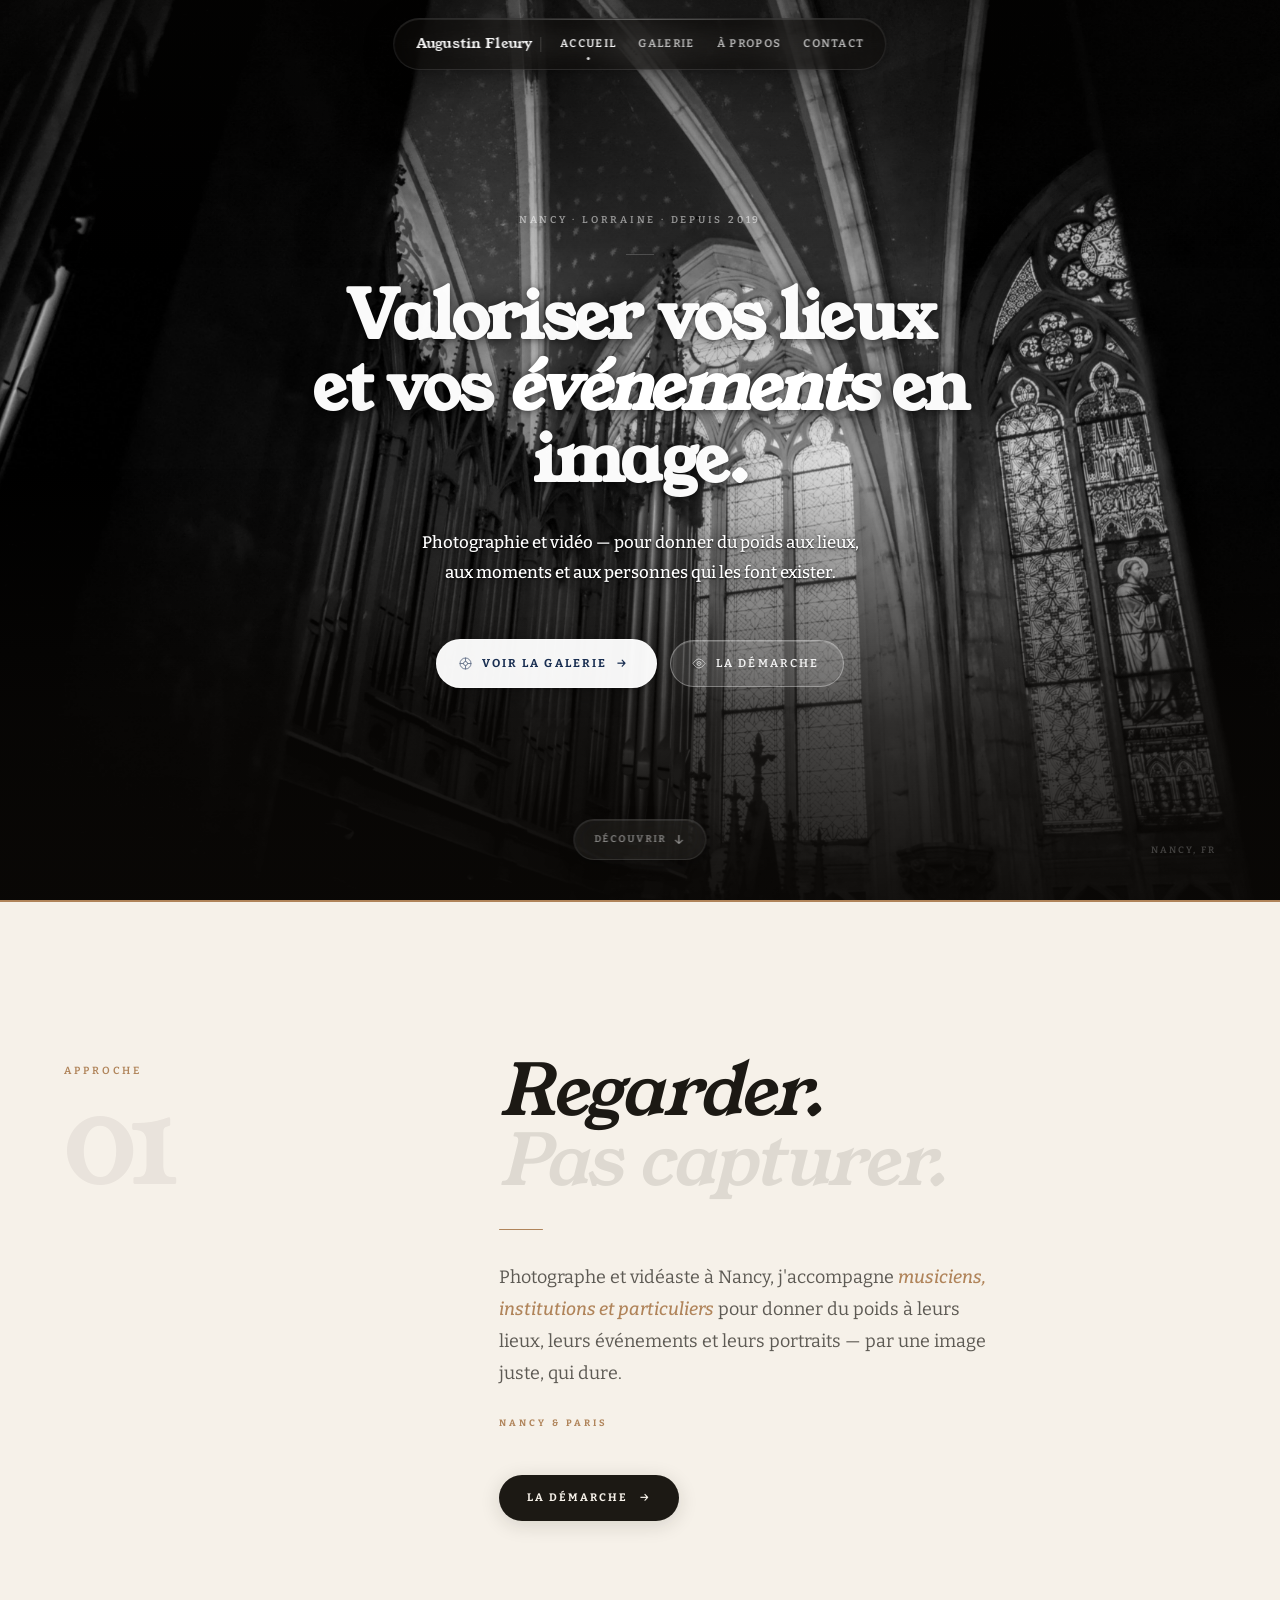
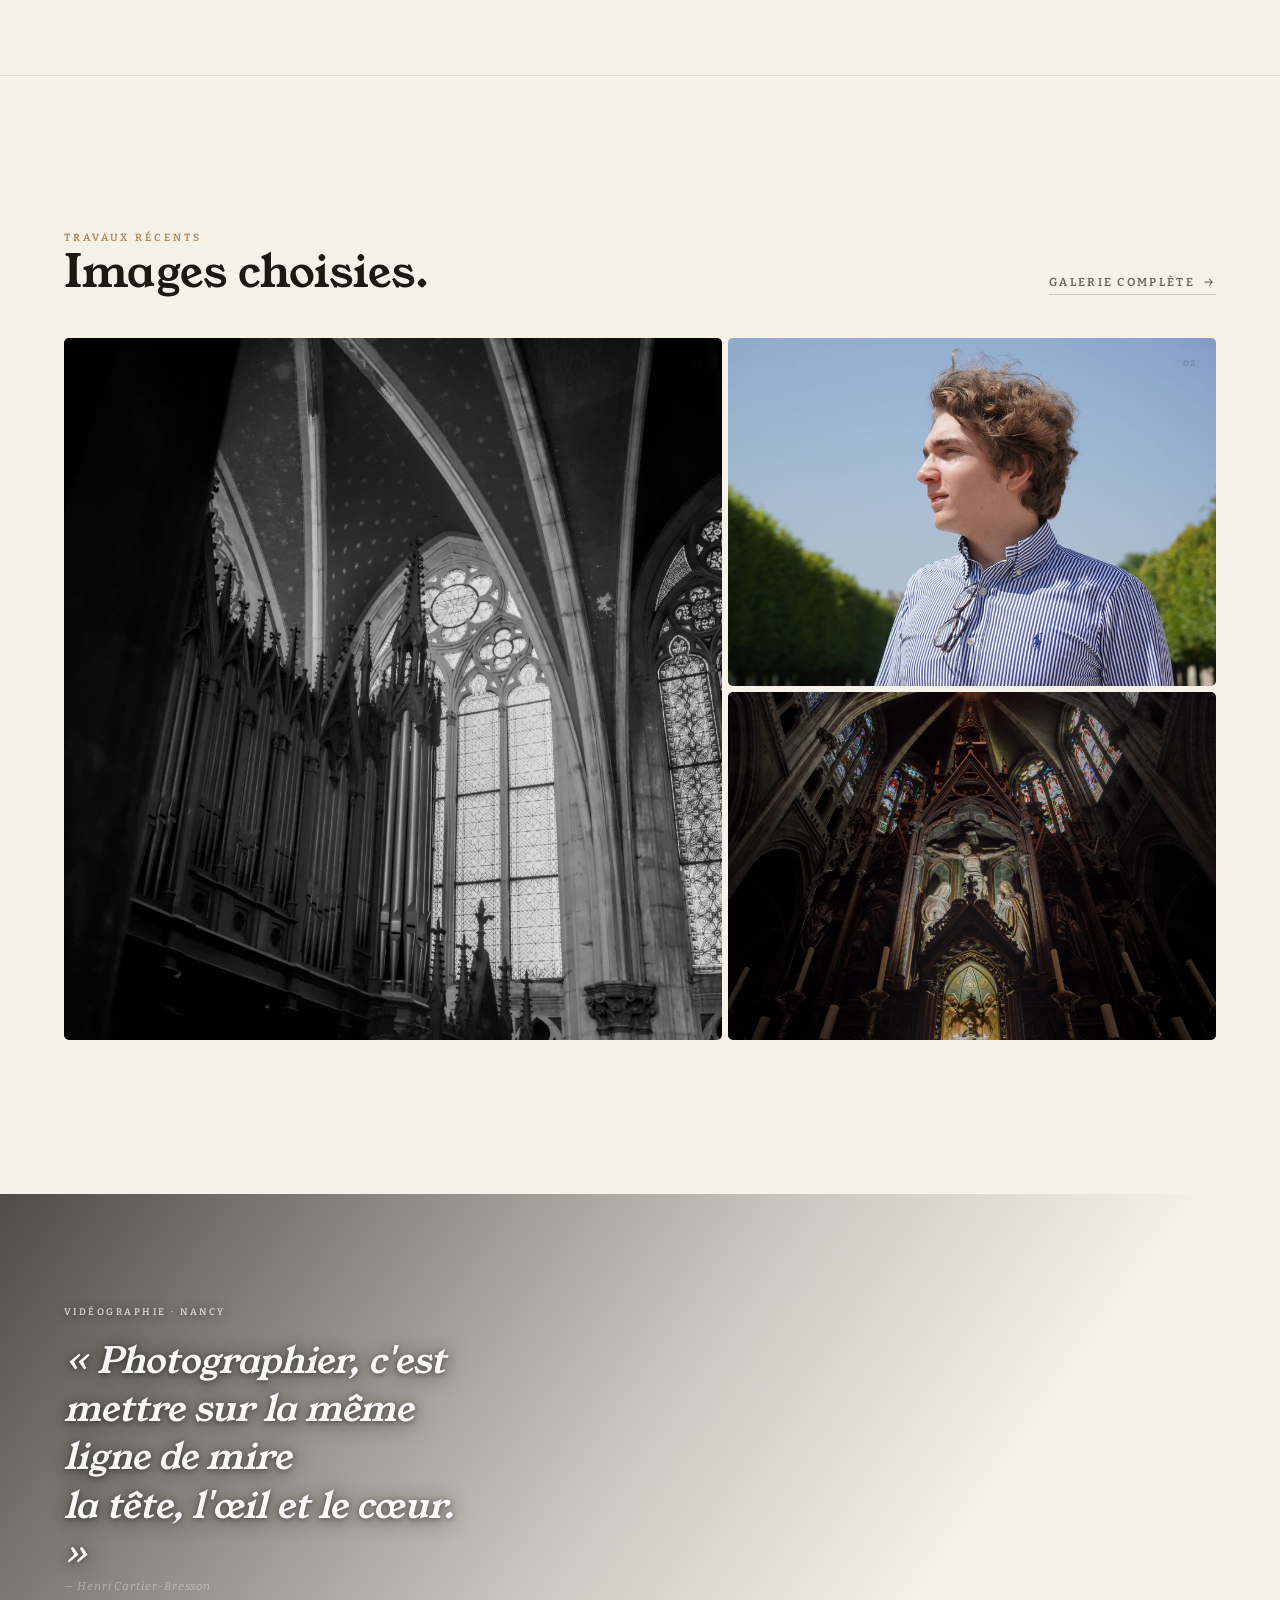
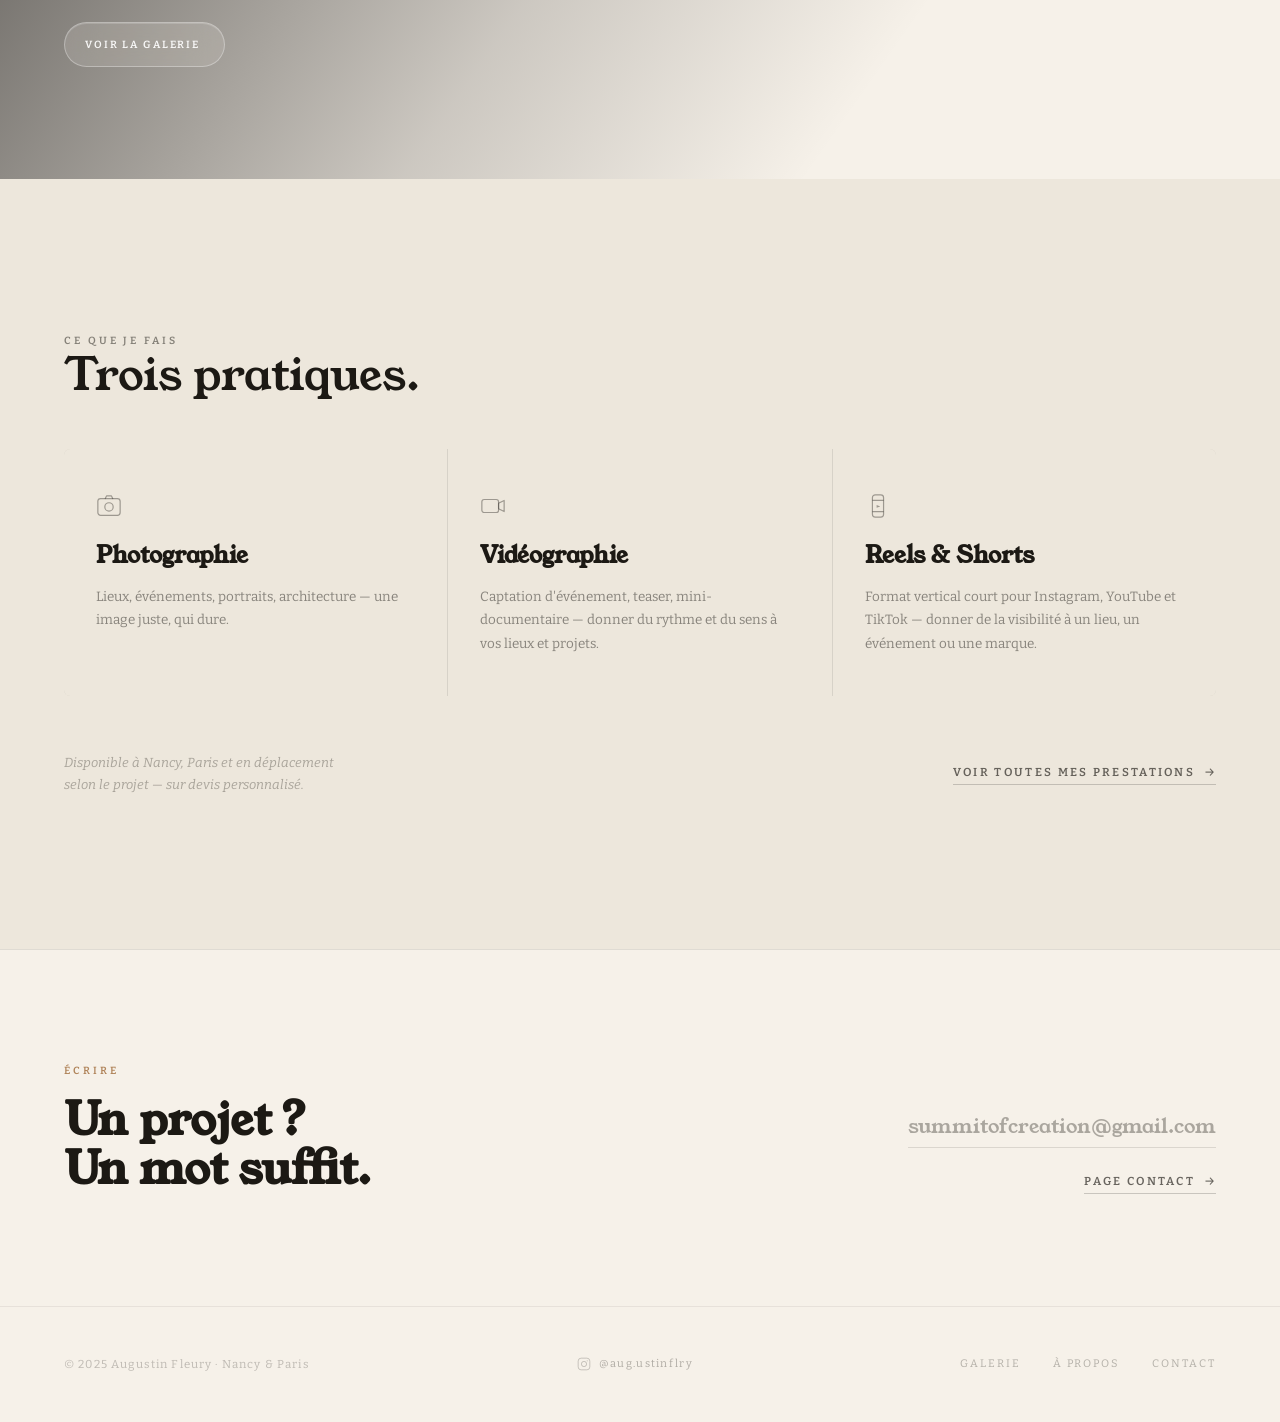
==== commit f32b88ea: "Major about page redesign + premium loader + index polish About page (Belle Époque inspiration, 19th" ====
--- a/index.html
+++ b/index.html
@@ -136,16 +136,21 @@
       color: #fff;
     }
 
-    /* Sous-titre */
+    /* Sous-titre — fortement contrasté */
     .hero__sub {
       font-family: var(--font-texte);
-      font-size: clamp(0.88rem, 1.3vw, 1rem);
-      line-height: 1.75;
-      color: rgba(255,255,255,0.72);
-      max-width: 40ch;
+      font-size: clamp(0.92rem, 1.35vw, 1.05rem);
+      line-height: 1.78;
+      color: #fff;
+      max-width: 44ch;
       margin-bottom: 2.8rem;
       animation: fade-up 0.72s var(--ease-out) 0.72s both;
-      text-shadow: 0 1px 16px rgba(0,0,0,0.55);
+      font-weight: 500;
+      text-shadow:
+        0 1px 2px rgba(0,0,0,0.85),
+        0 2px 18px rgba(0,0,0,0.75),
+        0 0 32px rgba(0,0,0,0.55);
+      padding: 0.4rem 0.8rem;
     }
 
     /* ── CTAs — bleu marine, draw-line au hover ────────── */
@@ -400,19 +405,19 @@
       margin: 2rem 0;
       border-radius: 2px;
     }
-    /* Fragments poétiques */
-    .im-frags {
-      display: flex;
-      flex-direction: column;
-      gap: 0.1rem;
-    }
-    .im-frag {
-      font-family: var(--font-titre);
-      font-size: clamp(1rem, 1.8vw, 1.4rem);
-      line-height: 1.65;
-      color: rgba(var(--cream-rgb), 0.44);
+    /* Phrase de présentation — éditoriale */
+    .im-statement {
+      font-family: var(--font-texte);
+      font-size: clamp(1rem, 1.4vw, 1.18rem);
+      line-height: 1.78;
+      color: rgba(var(--cream-rgb), 0.7);
+      max-width: 46ch;
+      margin: 0;
+    }
+    .im-statement em {
       font-style: italic;
-      display: block;
+      color: var(--cream-2);
+      font-weight: 500;
     }
     /* Tag lieu */
     .im-tag {
@@ -759,10 +764,17 @@
 <body class="page-index">
   <!-- LOADER -->
   <div id="page-loader" aria-hidden="true">
-    <div class="loader__inner">
-      <span class="loader__mark">af</span>
-      <span class="loader__name">Augustin Fleury · Photographe</span>
-      <span class="loader__line" aria-hidden="true"></span>
+    <div class="loader__stage">
+      <svg class="loader__svg" viewBox="0 0 120 120" fill="none" stroke="#B0845A" stroke-width="1.4" stroke-linecap="round">
+        <circle class="lc-ring" cx="60" cy="60" r="42" stroke="#B0845A" stroke-opacity="0.5"/>
+        <line class="lc-blade" x1="60" y1="60" x2="60" y2="24"/>
+        <line class="lc-blade" x1="60" y1="60" x2="91.18" y2="42"/>
+        <line class="lc-blade" x1="60" y1="60" x2="91.18" y2="78"/>
+        <line class="lc-blade" x1="60" y1="60" x2="60" y2="96"/>
+        <line class="lc-blade" x1="60" y1="60" x2="28.82" y2="78"/>
+        <line class="lc-blade" x1="60" y1="60" x2="28.82" y2="42"/>
+        <circle class="lc-dot" cx="60" cy="60" r="3" fill="#B0845A" stroke="none"/>
+      </svg>
     </div>
   </div>
 
@@ -872,12 +884,10 @@
               <span class="im-big">Regarder.</span>
               <span class="im-ghost">Pas capturer.</span>
               <span class="im-rule" aria-hidden="true"></span>
-              <span class="im-frags">
-                <span class="im-frag">Une lumière.</span>
-                <span class="im-frag">Le temps.</span>
-                <span class="im-frag">Quelque chose qui reste.</span>
-              </span>
-              <span class="im-tag">Nancy.</span>
+              <p class="im-statement">
+                Photographe et vidéaste à Nancy, j'accompagne <em>musiciens, institutions et particuliers</em> pour donner du poids à leurs lieux, leurs événements et leurs portraits — par une image juste, qui dure.
+              </p>
+              <span class="im-tag">Nancy & Paris</span>
             </div>
             <a href="about.html" class="intro-cta reveal" style="transition-delay:160ms" aria-label="Lire la démarche complète">
               La démarche
--- a/assets/css/main.css
+++ b/assets/css/main.css
@@ -3,20 +3,20 @@
    ============================================================ */
 
 /* ============================================================
-   PAGE LOADER — refonte premium, minimal, sans cliché
-   Logotype "AF" centré qui apparaît dans une fine ligne caramel
-   qui se trace de gauche à droite, puis tout fade out doucement.
+   PAGE LOADER — burst d'ouverture diaphragme abstrait
+   Six fines lignes caramel jaillissent du centre, tournent
+   doucement, un anneau s'élargit puis tout fade.
    ============================================================ */
 #page-loader {
   position: fixed;
   inset: 0;
   z-index: 99999;
-  background: #0E0C09;
+  background: #0A0807;
   display: flex;
   align-items: center;
   justify-content: center;
-  transition: opacity 0.7s cubic-bezier(0.4,0,0.2,1),
-              visibility 0.7s cubic-bezier(0.4,0,0.2,1);
+  transition: opacity 0.8s cubic-bezier(0.4,0,0.2,1),
+              visibility 0.8s cubic-bezier(0.4,0,0.2,1);
 }
 #page-loader.is-hidden {
   opacity: 0;
@@ -24,88 +24,64 @@
   pointer-events: none;
 }
 
-/* Cadre central — typographie + ligne caramel */
-.loader__inner {
+.loader__stage {
   position: relative;
-  display: flex;
-  flex-direction: column;
-  align-items: center;
-  gap: 1.4rem;
-  padding-bottom: 1.6rem;
-}
-
-/* Monogramme "AF" — apparaît subtilement, sans rebond ridicule */
-.loader__mark {
-  font-family: 'Young Serif', Georgia, serif;
-  font-size: 2.2rem;
-  letter-spacing: -0.02em;
-  color: #E8E4DB;
-  font-style: italic;
-  opacity: 0;
-  transform: translateY(6px);
-  animation: loader-mark 0.85s cubic-bezier(0.22,1,0.36,1) 0.1s forwards;
-  position: relative;
-}
-
-/* Petit point caramel à côté du monogramme */
-.loader__mark::after {
-  content: '';
-  position: absolute;
-  bottom: 0.45rem;
-  right: -0.55rem;
-  width: 4px; height: 4px;
-  background: #B0845A;
-  border-radius: 50%;
-  opacity: 0;
-  animation: loader-dot 0.4s ease-out 0.85s forwards;
-}
-
-/* Wordmark complet sous le monogramme — très fin */
-.loader__name {
-  font-family: 'Bitter', Georgia, serif;
-  font-size: 0.55rem;
-  letter-spacing: 0.32em;
-  text-transform: uppercase;
-  color: rgba(232,228,219,0.4);
-  opacity: 0;
-  animation: loader-name 0.7s ease-out 0.7s forwards;
-  font-weight: 500;
-}
-
-/* Ligne caramel fine qui se trace de gauche à droite */
-.loader__line {
-  position: absolute;
-  bottom: 0;
-  left: 50%;
-  width: 110px;
-  height: 1px;
-  background: rgba(232,228,219,0.1);
-  transform: translateX(-50%);
-  overflow: hidden;
-}
-.loader__line::after {
-  content: '';
-  position: absolute;
-  top: 0; left: 0;
+  width: 120px;
+  height: 120px;
+}
+
+/* SVG porteur de l'animation */
+.loader__svg {
+  width: 100%;
   height: 100%;
-  width: 100%;
-  background: linear-gradient(to right, transparent, #B0845A 50%, transparent);
-  transform: translateX(-100%);
-  animation: loader-trace 1.6s cubic-bezier(0.4,0,0.2,1) 0.4s infinite;
-}
-
-@keyframes loader-mark {
-  to { opacity: 1; transform: translateY(0); }
-}
-@keyframes loader-dot {
-  to { opacity: 1; }
-}
-@keyframes loader-name {
-  to { opacity: 1; }
-}
-@keyframes loader-trace {
-  0%   { transform: translateX(-100%); }
-  100% { transform: translateX(100%); }
+  overflow: visible;
+  animation: loader-rotate 4.2s linear infinite;
+}
+
+/* Centre : point qui pulse */
+.loader__svg .lc-dot {
+  transform-origin: 60px 60px;
+  animation: loader-pulse 1.8s cubic-bezier(0.4,0,0.2,1) infinite;
+}
+
+/* Lignes du diaphragme — apparaissent en cascade depuis le centre */
+.loader__svg .lc-blade {
+  stroke-dasharray: 32;
+  stroke-dashoffset: 32;
+  transform-origin: 60px 60px;
+  animation: loader-blade 2.2s cubic-bezier(0.4,0,0.2,1) infinite;
+}
+.loader__svg .lc-blade:nth-child(1) { animation-delay: 0s;    }
+.loader__svg .lc-blade:nth-child(2) { animation-delay: 0.12s; }
+.loader__svg .lc-blade:nth-child(3) { animation-delay: 0.24s; }
+.loader__svg .lc-blade:nth-child(4) { animation-delay: 0.36s; }
+.loader__svg .lc-blade:nth-child(5) { animation-delay: 0.48s; }
+.loader__svg .lc-blade:nth-child(6) { animation-delay: 0.60s; }
+
+/* Anneau extérieur qui respire */
+.loader__svg .lc-ring {
+  transform-origin: 60px 60px;
+  animation: loader-ring 2.8s cubic-bezier(0.4,0,0.2,1) infinite;
+}
+
+@keyframes loader-rotate {
+  from { transform: rotate(0deg);   }
+  to   { transform: rotate(360deg); }
+}
+@keyframes loader-blade {
+  0%   { stroke-dashoffset: 32; opacity: 0; }
+  35%  { stroke-dashoffset: 0;  opacity: 1; }
+  70%  { stroke-dashoffset: 0;  opacity: 0.4; }
+  100% { stroke-dashoffset: 32; opacity: 0; }
+}
+@keyframes loader-pulse {
+  0%, 100% { transform: scale(1);   opacity: 1; }
+  50%      { transform: scale(1.6); opacity: 0.7; }
+}
+@keyframes loader-ring {
+  0%   { transform: scale(0.65); opacity: 0; }
+  40%  { transform: scale(1);    opacity: 0.7; }
+  100% { transform: scale(1.35); opacity: 0; }
 }
 
 @import url('https://fonts.googleapis.com/css2?family=Bitter:ital,wght@0,400;0,500;0,600;0,700;1,400;1,500&family=Young+Serif&display=swap');
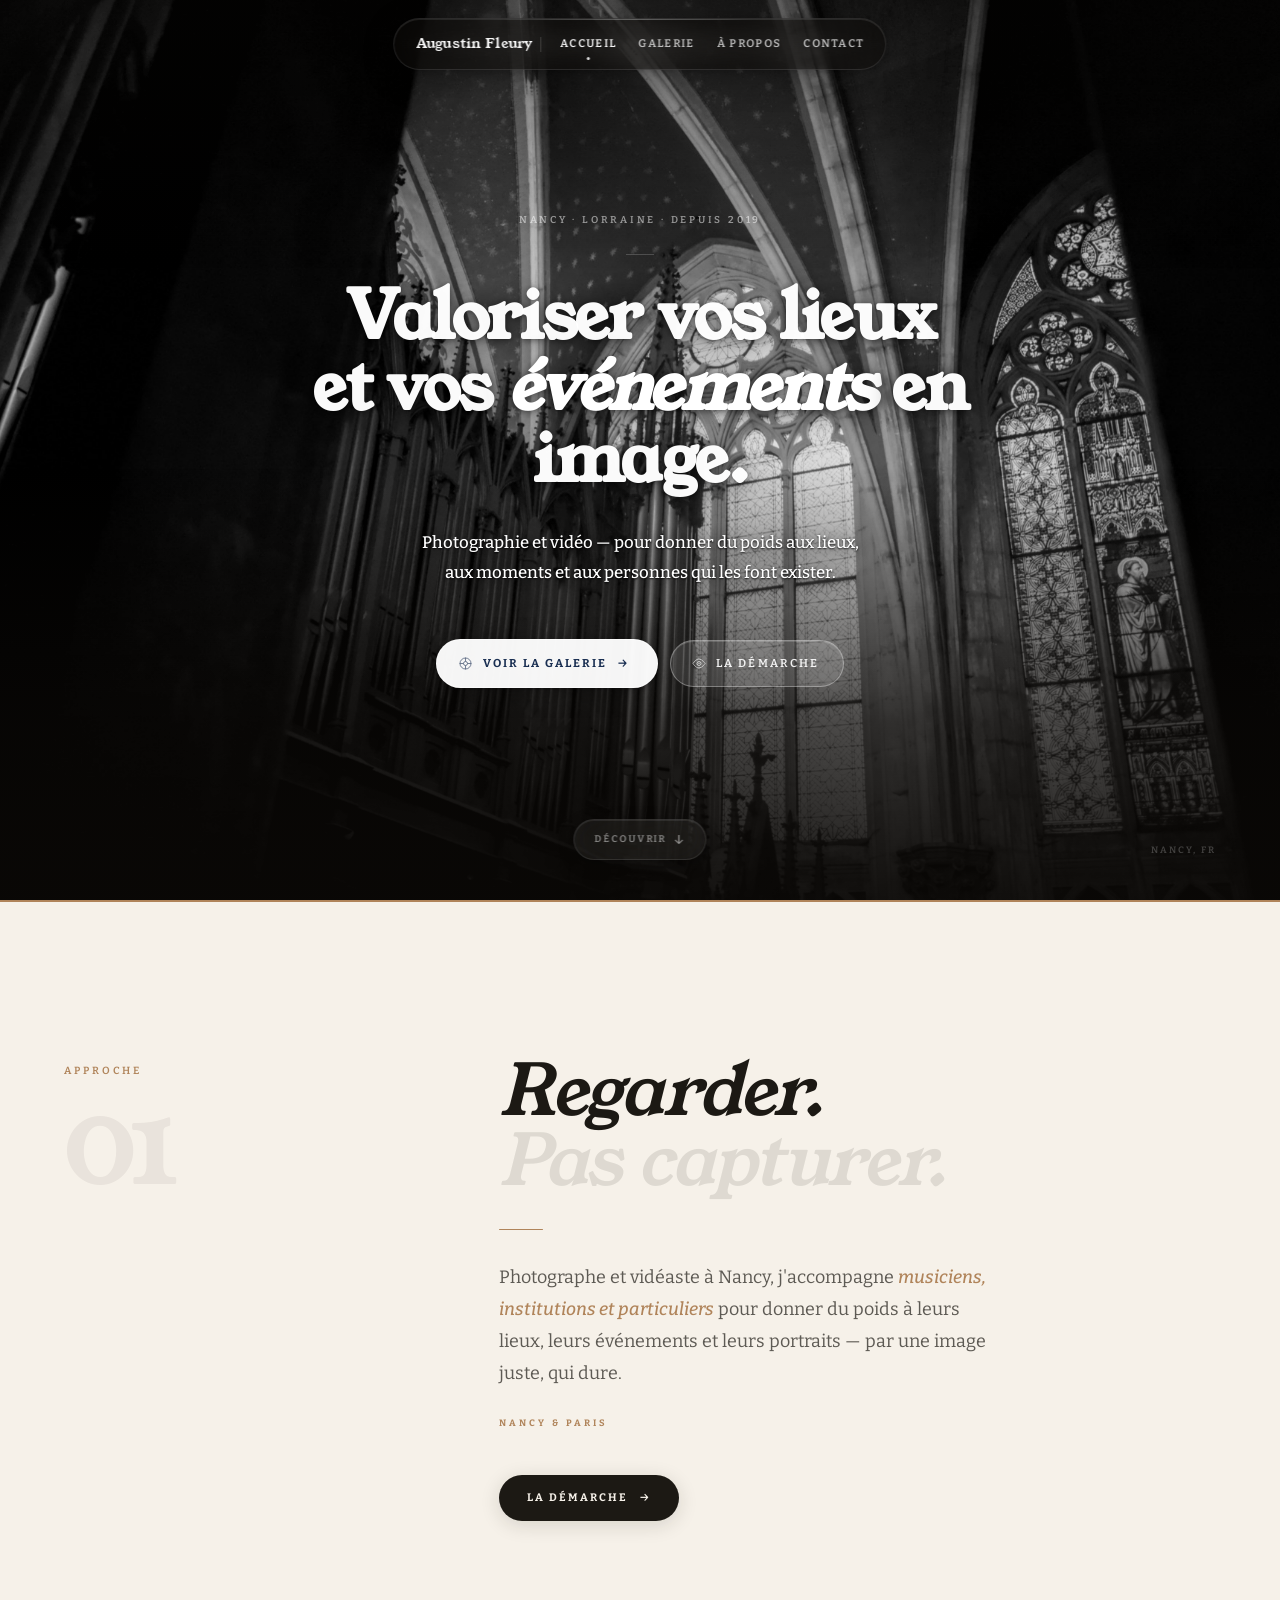
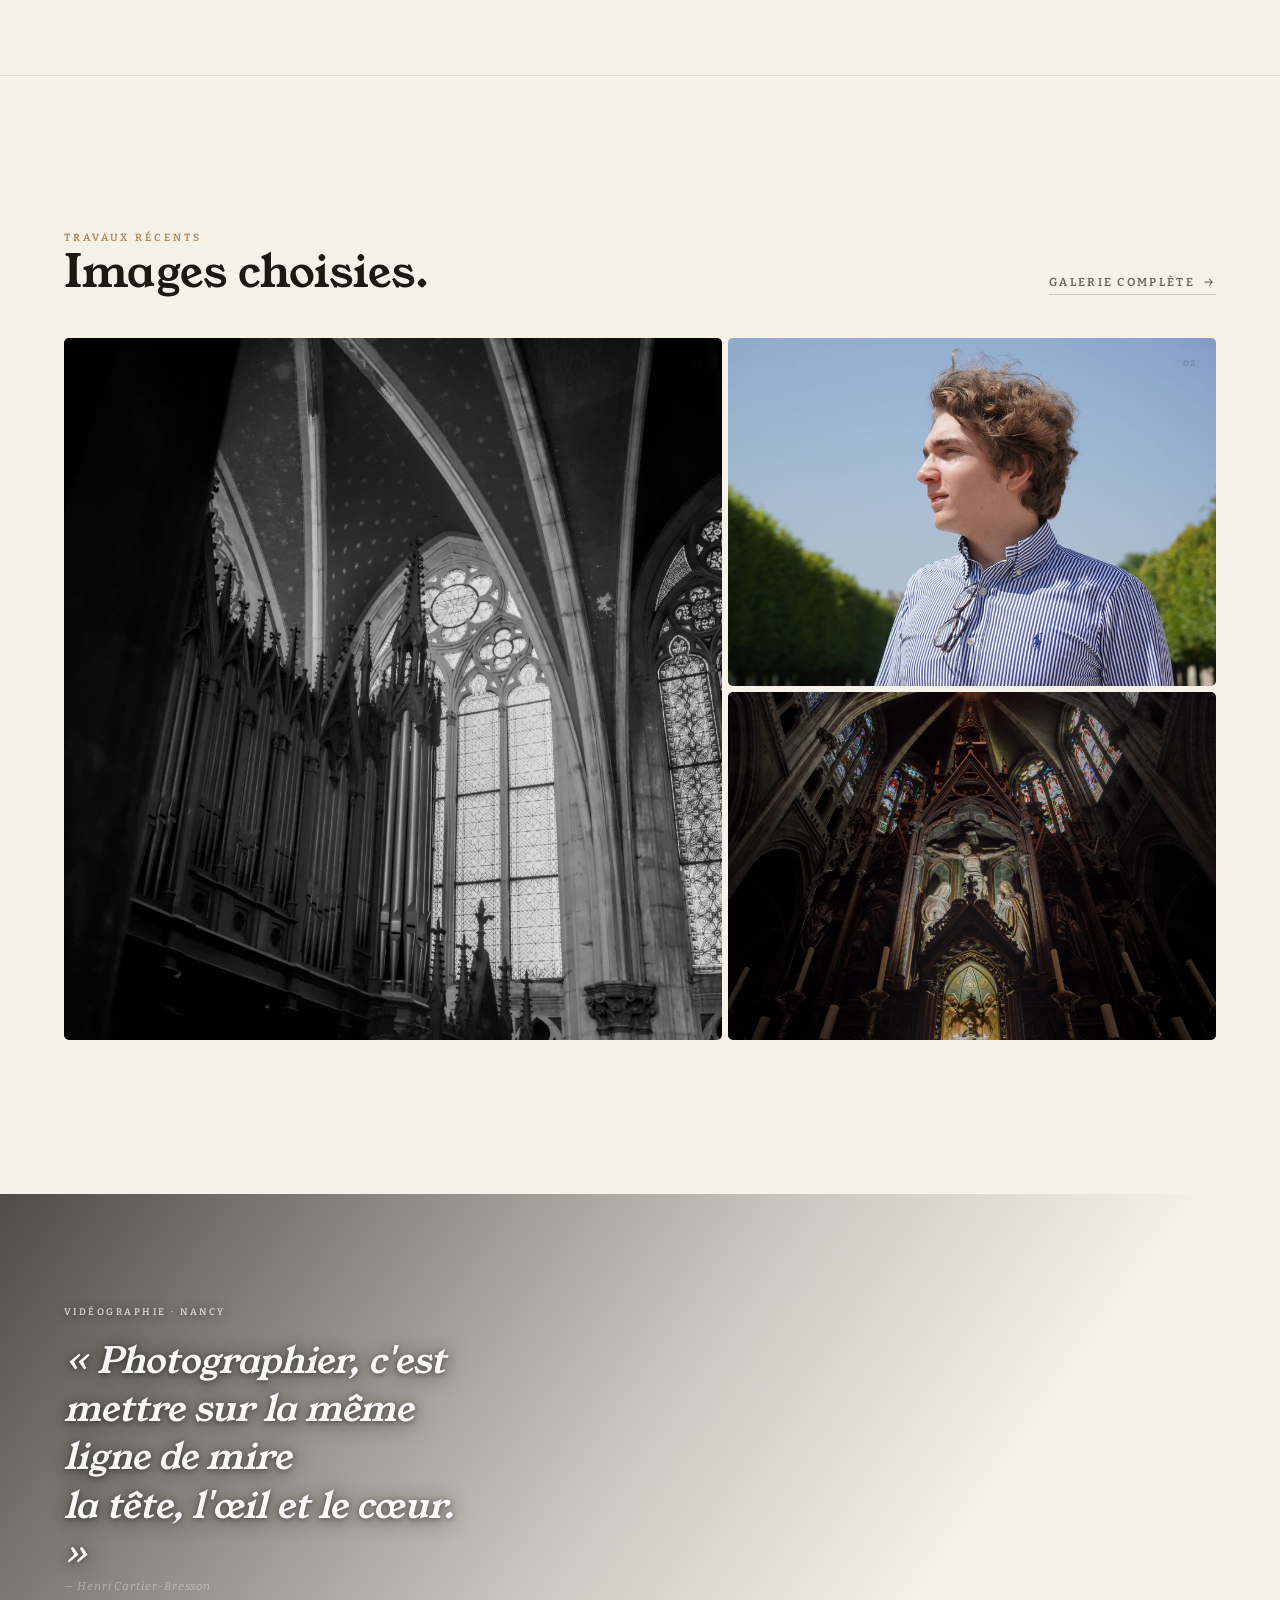
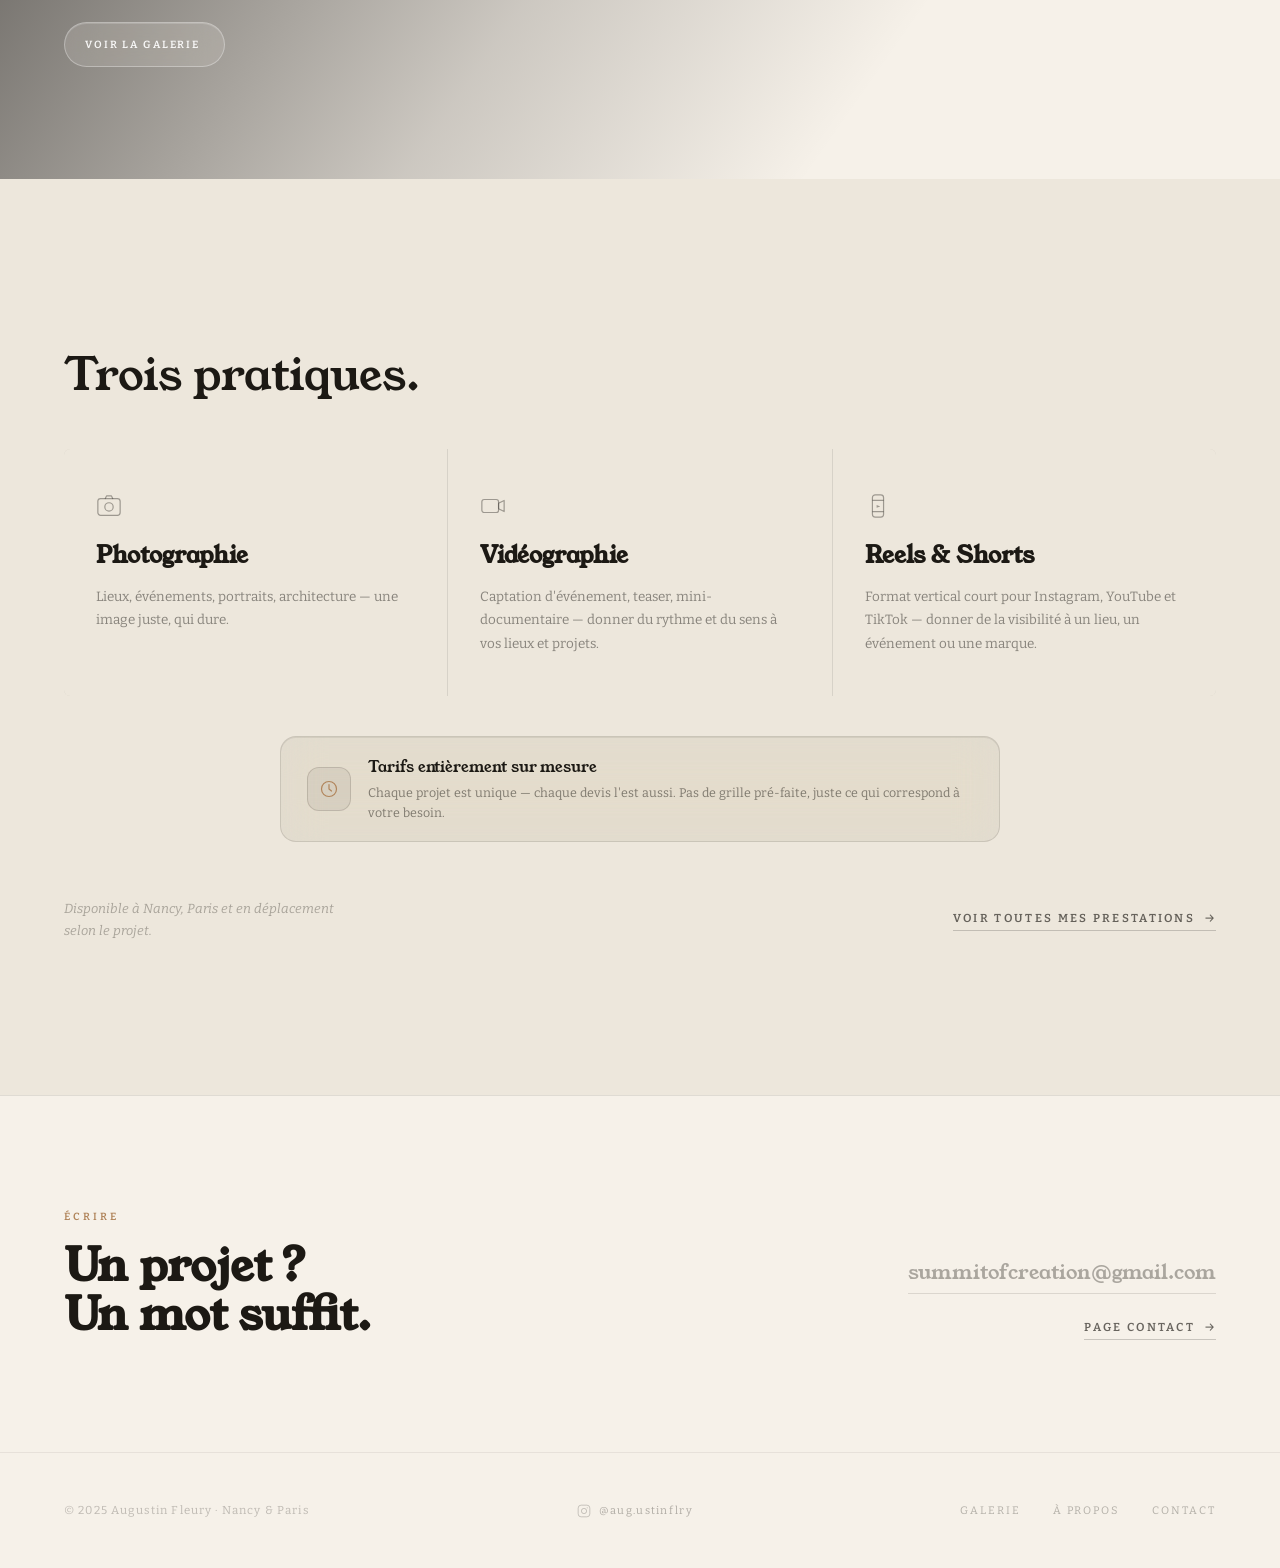
==== commit f6ec8496: "Gallery entry scene + bespoke pricing badges (home & contact) GALLERY — new immersive entry scene (P" ====
--- a/index.html
+++ b/index.html
@@ -680,6 +680,50 @@
       gap: 2rem;
       flex-wrap: wrap;
     }
+    /* Badge "Tarifs sur mesure" — pill liquid glass */
+    .srv-bespoke {
+      display: flex;
+      align-items: center;
+      gap: 1.1rem;
+      max-width: 720px;
+      margin: 2.5rem auto 1.5rem;
+      padding: 1.1rem 1.6rem;
+      border-radius: 16px;
+      background: rgba(var(--cream-rgb), 0.05);
+      backdrop-filter: blur(20px) saturate(150%);
+      -webkit-backdrop-filter: blur(20px) saturate(150%);
+      border: 1px solid rgba(var(--cream-rgb), 0.12);
+      box-shadow: inset 0 1px 0 rgba(var(--cream-rgb), 0.08);
+    }
+    .srv-bespoke__icon {
+      flex-shrink: 0;
+      width: 44px; height: 44px;
+      border-radius: 12px;
+      display: flex; align-items: center; justify-content: center;
+      background: rgba(var(--cream-rgb), 0.06);
+      border: 1px solid rgba(var(--cream-rgb), 0.14);
+      color: var(--cream-2);
+    }
+    .srv-bespoke__text {
+      display: flex; flex-direction: column; gap: 0.2rem;
+    }
+    .srv-bespoke__text strong {
+      font-family: var(--font-titre);
+      font-size: clamp(0.95rem, 1.2vw, 1.05rem);
+      color: var(--cream);
+      font-weight: 500;
+      letter-spacing: -0.005em;
+    }
+    .srv-bespoke__text span {
+      font-family: var(--font-texte);
+      font-size: 0.78rem;
+      line-height: 1.62;
+      color: rgba(var(--cream-rgb), 0.5);
+    }
+    @media (max-width: 600px) {
+      .srv-bespoke { flex-direction: column; align-items: flex-start; padding: 1rem; }
+    }
+
     .srv-cta-note {
       font-size: 0.82rem;
       font-style: italic;
@@ -1028,9 +1072,23 @@
 
         </div>
 
+        <!-- Badge "Tarifs sur mesure" — positionnement haut de gamme -->
+        <div class="srv-bespoke reveal" style="transition-delay:200ms">
+          <span class="srv-bespoke__icon" aria-hidden="true">
+            <svg width="18" height="18" viewBox="0 0 18 18" fill="none">
+              <circle cx="9" cy="9" r="7.5" stroke="currentColor" stroke-width="1.2"/>
+              <path d="M9 4.5 L9 9 L11.5 11" stroke="currentColor" stroke-width="1.2" stroke-linecap="round" stroke-linejoin="round"/>
+            </svg>
+          </span>
+          <div class="srv-bespoke__text">
+            <strong>Tarifs entièrement sur mesure</strong>
+            <span>Chaque projet est unique — chaque devis l'est aussi. Pas de grille pré-faite, juste ce qui correspond à votre besoin.</span>
+          </div>
+        </div>
+
         <div class="srv-cta-wrap reveal">
           <p class="srv-cta-note">
-            Disponible à Nancy, Paris et en déplacement selon le projet — sur devis personnalisé.
+            Disponible à Nancy, Paris et en déplacement selon le projet.
           </p>
           <a href="about.html" class="hero__cta" aria-label="Découvrir toutes mes prestations">
             Voir toutes mes prestations <span class="hero__cta-arrow" aria-hidden="true">→</span>
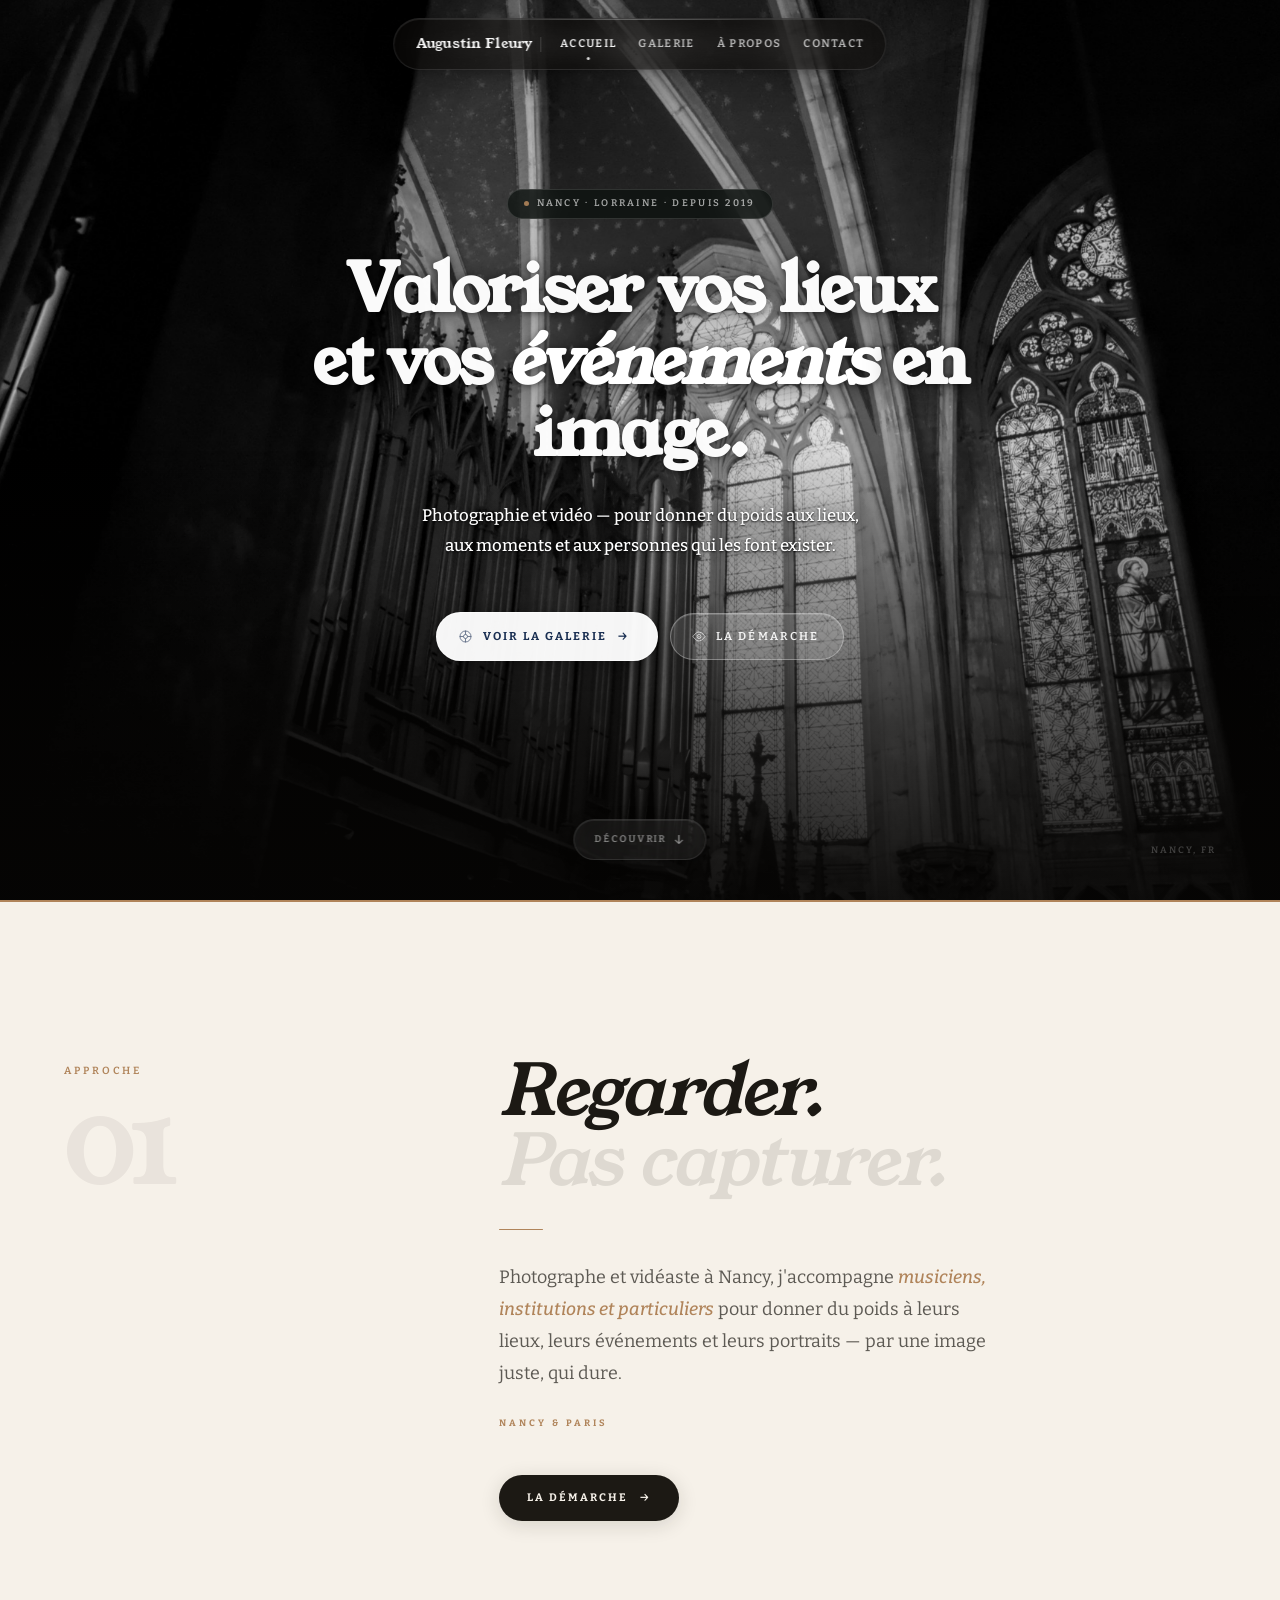
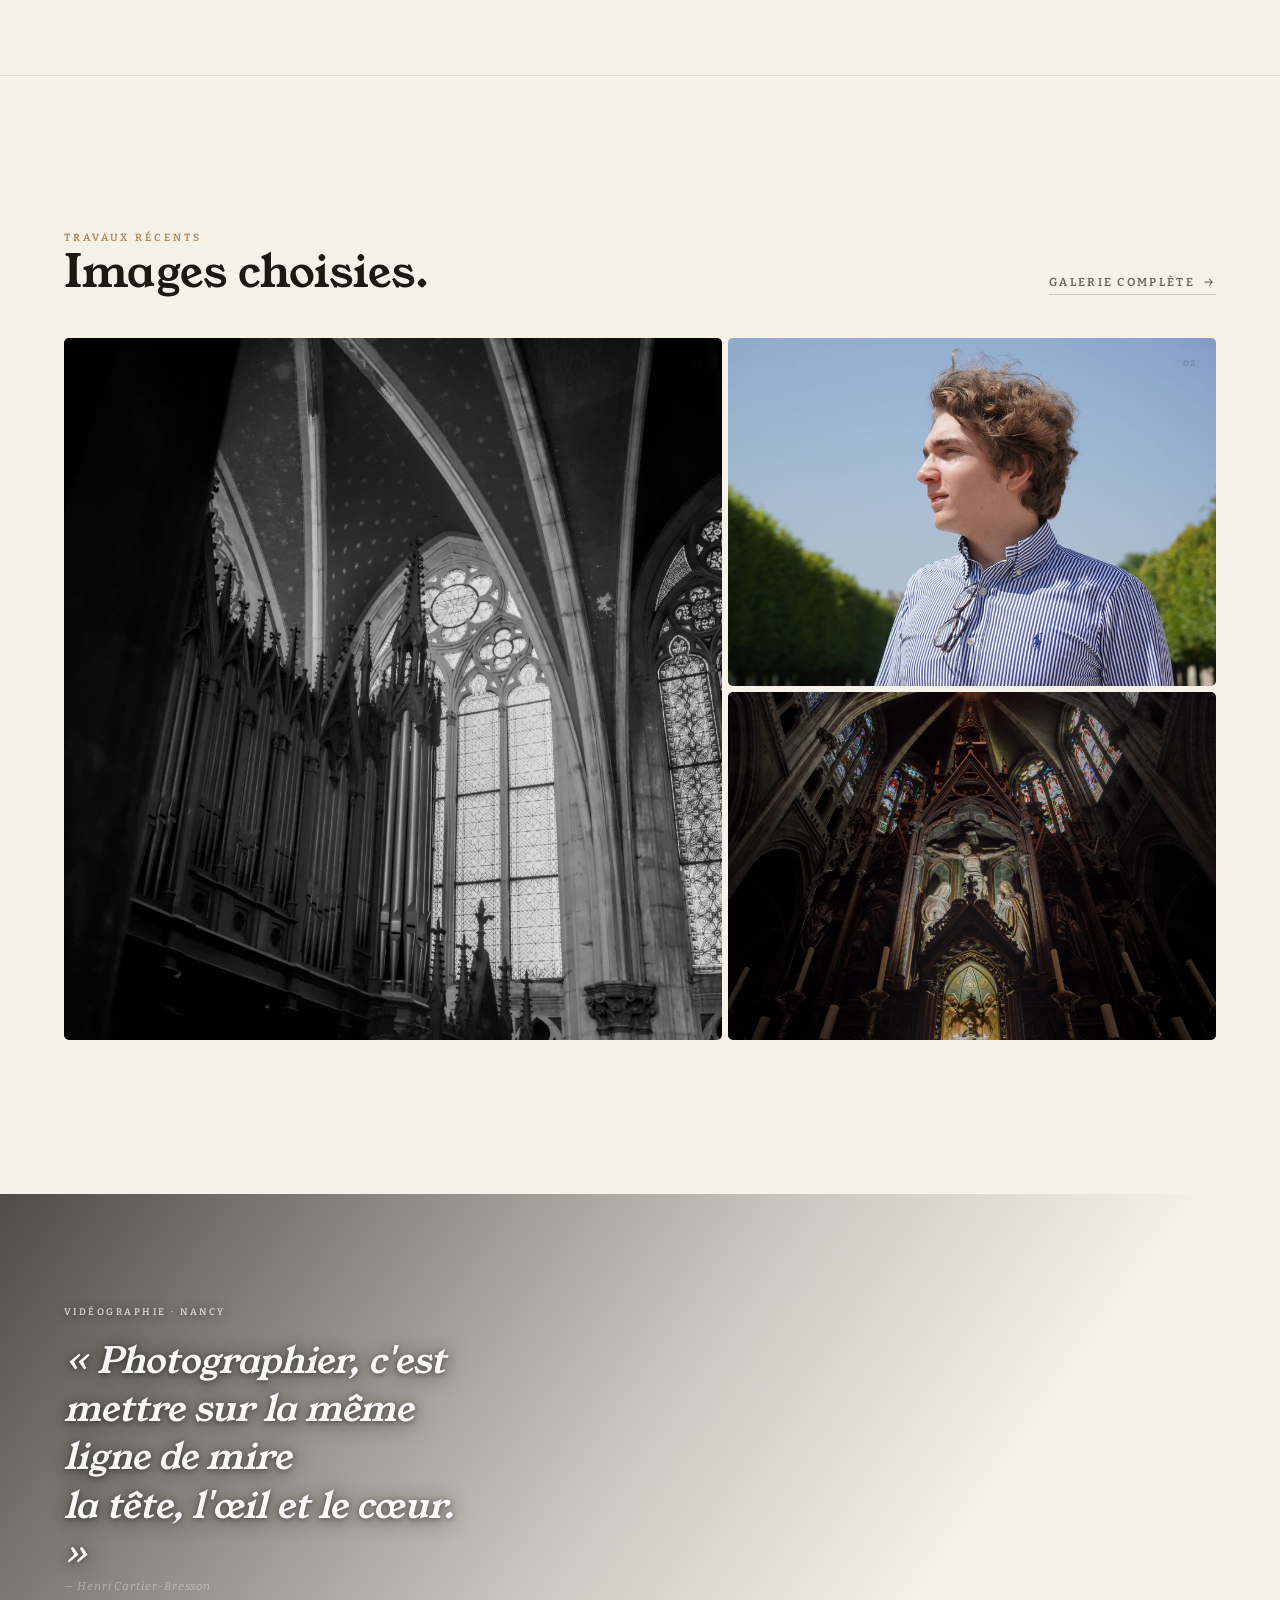
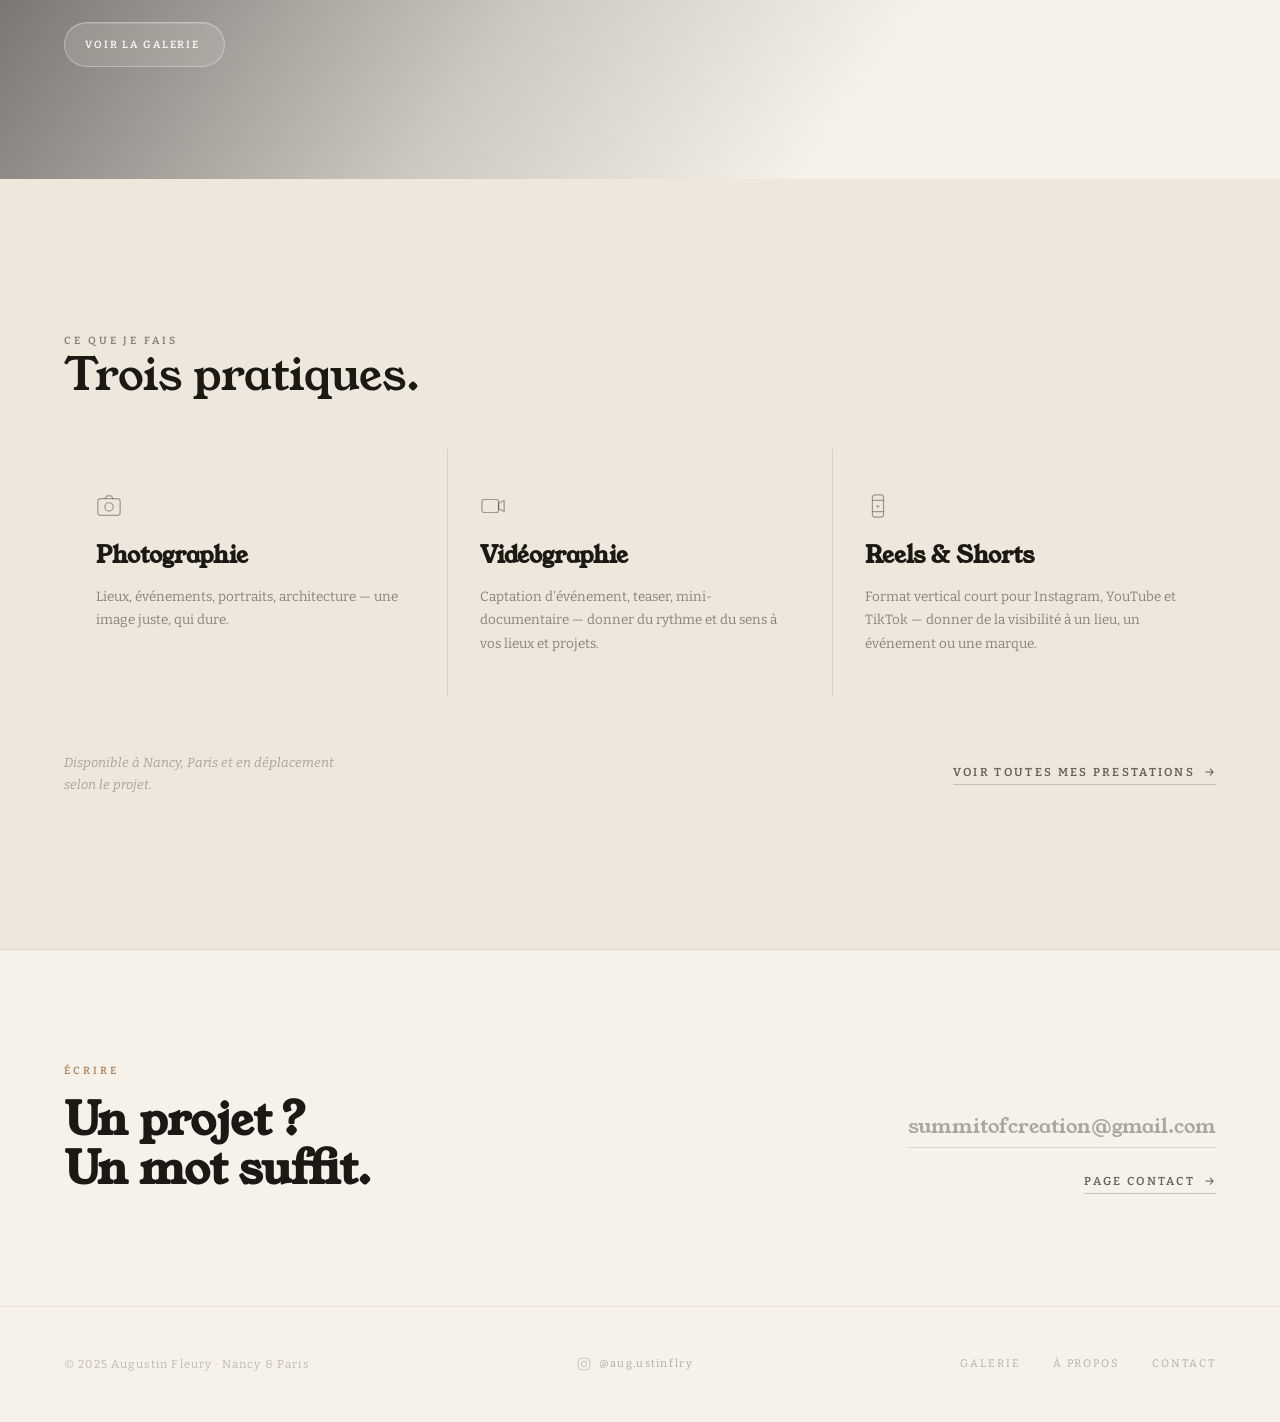
==== commit 529259a9: "mise à jour du projet" ====
--- a/index.html
+++ b/index.html
@@ -43,7 +43,7 @@
   <link rel="stylesheet" href="assets/css/animations.css">
   <style>
     /* ================================================================
-       HERO — centré, moderne, glass CTAs
+       HERO — fond vidéo, centré, moderne
     ================================================================ */
     .hero {
       position: relative;
@@ -56,7 +56,7 @@
       justify-content: center;
     }
 
-    /* Image de fond — brute, sans overlay (gérés par divs séparées) */
+    /* Image de fond */
     .hero__bg {
       position: absolute;
       inset: 0;
@@ -66,10 +66,8 @@
       will-change: transform;
       z-index: 0;
     }
-    .hero__bg::before,
-    .hero__bg::after { display: none; }
-
-    /* ── Overlay léger — texte bas lisible, photo respirante */
+
+    /* ── Overlay — fondu bas uniquement pour la lisibilité du texte */
     .hero__overlay {
       position: absolute;
       inset: 0;
@@ -77,11 +75,9 @@
       pointer-events: none;
       background:
         linear-gradient(to bottom,
-          rgba(10,8,6,0.26)  0%,
-          transparent        30%,
-          transparent        52%,
-          rgba(10,8,6,0.68)  80%,
-          rgba(10,8,6,0.92)  100%
+          transparent        50%,
+          rgba(6,5,4,0.62)  80%,
+          rgba(6,5,4,0.90)  100%
         );
     }
 
@@ -96,26 +92,36 @@
       flex-direction: column;
       align-items: center;
       gap: 0;
-    }
-
-    /* ── Textes hero — TOUJOURS sur photo sombre, blanc codé en dur ── */
-
-    .hero__eyebrow {
-      font-family: var(--font-texte);
-      font-size: 0.62rem;
-      letter-spacing: 0.28em;
+      margin-top: -50px;
+    }
+
+    /* ── Badge pill sombre — eyebrow repensé ── */
+    .hero__badge {
+      display: inline-flex;
+      align-items: center;
+      gap: 0.45rem;
+      padding: 6px 16px;
+      border-radius: 999px;
+      background: rgba(14,19,17,0.82);
+      border: 1px solid rgba(255,255,255,0.13);
+      backdrop-filter: blur(12px);
+      -webkit-backdrop-filter: blur(12px);
+      font-family: var(--font-texte);
+      font-size: 0.6rem;
+      letter-spacing: 0.24em;
       text-transform: uppercase;
       font-weight: 600;
-      color: rgba(255,255,255,0.52);
-      margin-bottom: 1.6rem;
+      color: rgba(255,255,255,0.62);
+      margin-bottom: 2.2rem;
       animation: fade-up 0.72s var(--ease-out) 0.25s both;
     }
-
-    .hero__rule {
-      width: 28px; height: 1px;
-      background: rgba(255,255,255,0.18);
-      margin: 0 auto 1.6rem;
-      animation: fade-in 0.62s var(--ease-out) 0.15s both;
+    .hero__badge::before {
+      content: '';
+      display: block;
+      width: 5px; height: 5px;
+      border-radius: 50%;
+      background: rgba(176,132,90,0.9);
+      flex-shrink: 0;
     }
 
     /* Titre — blanc net, Young Serif, ombre portée pour lisibilité */
@@ -680,48 +686,71 @@
       gap: 2rem;
       flex-wrap: wrap;
     }
-    /* Badge "Tarifs sur mesure" — pill liquid glass */
+    /* Badge "Tarifs sur mesure" — liquid glass identique à la nav */
     .srv-bespoke {
       display: flex;
       align-items: center;
-      gap: 1.1rem;
-      max-width: 720px;
-      margin: 2.5rem auto 1.5rem;
-      padding: 1.1rem 1.6rem;
-      border-radius: 16px;
-      background: rgba(var(--cream-rgb), 0.05);
-      backdrop-filter: blur(20px) saturate(150%);
-      -webkit-backdrop-filter: blur(20px) saturate(150%);
-      border: 1px solid rgba(var(--cream-rgb), 0.12);
-      box-shadow: inset 0 1px 0 rgba(var(--cream-rgb), 0.08);
+      gap: 0.8rem;
+      max-width: 540px;
+      margin: 2rem auto 1rem;
+      padding: 0.6rem 1.1rem;
+      border-radius: 999px;
+      background: rgba(12, 10, 8, 0.52);
+      backdrop-filter: blur(24px) saturate(160%);
+      -webkit-backdrop-filter: blur(24px) saturate(160%);
+      border: 1px solid rgba(255, 255, 255, 0.11);
+      box-shadow:
+        0 8px 32px rgba(0, 0, 0, 0.28),
+        0 2px 8px  rgba(0, 0, 0, 0.18),
+        inset 0 1px 0 rgba(255, 255, 255, 0.09);
+      position: relative;
+      overflow: hidden;
+    }
+    /* Reflet spéculaire haut — identique nav::after */
+    .srv-bespoke::after {
+      content: '';
+      position: absolute;
+      top: 0;
+      left: 16%; right: 16%;
+      height: 1px;
+      background: linear-gradient(
+        to right,
+        transparent,
+        rgba(255,255,255,0.14) 30%,
+        rgba(255,255,255,0.22) 50%,
+        rgba(255,255,255,0.14) 70%,
+        transparent
+      );
+      pointer-events: none;
+      border-radius: 50%;
     }
     .srv-bespoke__icon {
       flex-shrink: 0;
-      width: 44px; height: 44px;
-      border-radius: 12px;
+      width: 28px; height: 28px;
+      border-radius: 999px;
       display: flex; align-items: center; justify-content: center;
-      background: rgba(var(--cream-rgb), 0.06);
-      border: 1px solid rgba(var(--cream-rgb), 0.14);
-      color: var(--cream-2);
+      background: rgba(255, 255, 255, 0.07);
+      border: 1px solid rgba(255, 255, 255, 0.12);
+      color: rgba(255, 255, 255, 0.78);
     }
     .srv-bespoke__text {
-      display: flex; flex-direction: column; gap: 0.2rem;
+      display: flex; flex-direction: column; gap: 0.1rem;
     }
     .srv-bespoke__text strong {
-      font-family: var(--font-titre);
-      font-size: clamp(0.95rem, 1.2vw, 1.05rem);
-      color: var(--cream);
-      font-weight: 500;
-      letter-spacing: -0.005em;
+      font-family: var(--font-texte);
+      font-size: 0.72rem;
+      color: rgba(255, 255, 255, 0.92);
+      font-weight: 600;
+      letter-spacing: 0;
     }
     .srv-bespoke__text span {
       font-family: var(--font-texte);
-      font-size: 0.78rem;
-      line-height: 1.62;
-      color: rgba(var(--cream-rgb), 0.5);
+      font-size: 0.65rem;
+      line-height: 1.5;
+      color: rgba(255, 255, 255, 0.42);
     }
     @media (max-width: 600px) {
-      .srv-bespoke { flex-direction: column; align-items: flex-start; padding: 1rem; }
+      .srv-bespoke { flex-direction: row; align-items: center; padding: 0.55rem 1rem; }
     }
 
     .srv-cta-note {
@@ -831,7 +860,7 @@
     <div class="nav-sep" aria-hidden="true"></div>
     <ul class="nav-links" role="list">
       <li><a href="index.html" aria-current="page">Accueil</a></li>
-      <li><a href="gallery.html">Galerie</a></li>
+      <li><a href="gallery-2027.html">Galerie</a></li>
       <li><a href="about.html">À&nbsp;propos</a></li>
       <li><a href="contact.html">Contact</a></li>
     </ul>
@@ -843,7 +872,7 @@
     <button class="nav-fullscreen-close" aria-label="Fermer le menu">✕</button>
     <nav class="nav-fullscreen-links">
       <a href="index.html" class="active">Accueil</a>
-      <a href="gallery.html">Galerie</a>
+      <a href="gallery-2027.html">Galerie</a>
       <a href="about.html">À propos</a>
       <a href="contact.html">Contact</a>
     </nav>
@@ -856,15 +885,14 @@
     ============================================================ -->
     <section class="hero" id="hero" aria-label="Présentation">
 
-      <div class="hero__bg" id="hero-bg" role="img" aria-label="Architecture intérieure, lumière naturelle"></div>
-
-      <!-- Overlay dégradé léger -->
+      <div class="hero__bg" role="img" aria-label="Architecture intérieure, lumière naturelle"></div>
+
+      <!-- Overlay dégradé -->
       <div class="hero__overlay" aria-hidden="true"></div>
 
       <!-- Contenu central -->
       <div class="hero__center">
-        <p class="hero__eyebrow">Nancy · Lorraine · Depuis 2019</p>
-        <div class="hero__rule" aria-hidden="true"></div>
+        <span class="hero__badge">Nancy · Lorraine · Depuis 2019</span>
 
         <h1 class="hero__title">
           Valoriser vos lieux<br>
@@ -877,7 +905,7 @@
 
         <div class="hero__actions">
           <!-- Pill principal — icône aperture rotative -->
-          <a href="gallery.html" class="pill-primary" aria-label="Voir la galerie de photographies">
+          <a href="gallery-2027.html" class="pill-primary" aria-label="Voir la galerie de photographies">
             <svg class="pill-svg" width="13" height="13" viewBox="0 0 13 13" fill="none" aria-hidden="true">
               <circle cx="6.5" cy="6.5" r="5.5" stroke="currentColor" stroke-width="0.85"/>
               <circle cx="6.5" cy="6.5" r="2"   stroke="currentColor" stroke-width="0.85"/>
@@ -954,14 +982,14 @@
               Images choisies.
             </h2>
           </div>
-          <a href="gallery.html" class="hero__cta reveal" style="transition-delay:100ms;margin-bottom:0.2rem">
+          <a href="gallery-2027.html" class="hero__cta reveal" style="transition-delay:100ms;margin-bottom:0.2rem">
             Galerie complète <span class="hero__cta-arrow" aria-hidden="true">→</span>
           </a>
         </div>
       </div>
       <!-- Grid bord à bord -->
       <div class="work-grid">
-        <a href="gallery.html" class="work-grid__item work-grid__item--main reveal--left" aria-label="Galerie — Orgue, lumière naturelle">
+        <a href="gallery-2027.html" class="work-grid__item work-grid__item--main reveal--left" aria-label="Galerie — Orgue, lumière naturelle">
           <img src="assets/photos/orgue.paysage.jpg" alt="Grand orgue baigné de lumière naturelle" loading="lazy" width="1200" height="1600">
           <span class="work-grid__item__num" aria-hidden="true">01</span>
           <div class="work-grid__item__overlay" aria-hidden="true">
@@ -971,7 +999,7 @@
             </div>
           </div>
         </a>
-        <a href="gallery.html" class="work-grid__item reveal--right" aria-label="Galerie — Portrait" style="transition-delay:80ms">
+        <a href="gallery-2027.html" class="work-grid__item reveal--right" aria-label="Galerie — Portrait" style="transition-delay:80ms">
           <img src="assets/photos/portraitplacecarrierenancy.jpg" alt="Portrait, place de la Carrière, Nancy" loading="lazy" width="800" height="1067">
           <span class="work-grid__item__num" aria-hidden="true">02</span>
           <div class="work-grid__item__overlay" aria-hidden="true">
@@ -981,7 +1009,7 @@
             </div>
           </div>
         </a>
-        <a href="gallery.html" class="work-grid__item reveal--right" aria-label="Galerie — Architecture" style="transition-delay:160ms">
+        <a href="gallery-2027.html" class="work-grid__item reveal--right" aria-label="Galerie — Architecture" style="transition-delay:160ms">
           <img src="assets/photos/eglise.paysage.jpg" alt="Architecture, nef et lumière" loading="lazy" width="1600" height="900">
           <span class="work-grid__item__num" aria-hidden="true">03</span>
           <div class="work-grid__item__overlay" aria-hidden="true">
@@ -1007,7 +1035,7 @@
             « Photographier, c'est mettre sur la même ligne de mire<br>la tête, l'œil et le cœur. »
             <em class="video-section__author">— Henri Cartier-Bresson</em>
           </p>
-          <a href="gallery.html" class="pill-ghost" style="font-size:0.65rem" aria-label="Voir la galerie vidéo">
+          <a href="gallery-2027.html" class="pill-ghost" style="font-size:0.65rem" aria-label="Voir la galerie vidéo">
             Voir la galerie
           </a>
         </div>
@@ -1072,21 +1100,7 @@
 
         </div>
 
-        <!-- Badge "Tarifs sur mesure" — positionnement haut de gamme -->
-        <div class="srv-bespoke reveal" style="transition-delay:200ms">
-          <span class="srv-bespoke__icon" aria-hidden="true">
-            <svg width="18" height="18" viewBox="0 0 18 18" fill="none">
-              <circle cx="9" cy="9" r="7.5" stroke="currentColor" stroke-width="1.2"/>
-              <path d="M9 4.5 L9 9 L11.5 11" stroke="currentColor" stroke-width="1.2" stroke-linecap="round" stroke-linejoin="round"/>
-            </svg>
-          </span>
-          <div class="srv-bespoke__text">
-            <strong>Tarifs entièrement sur mesure</strong>
-            <span>Chaque projet est unique — chaque devis l'est aussi. Pas de grille pré-faite, juste ce qui correspond à votre besoin.</span>
-          </div>
-        </div>
-
-        <div class="srv-cta-wrap reveal">
+<div class="srv-cta-wrap reveal">
           <p class="srv-cta-note">
             Disponible à Nancy, Paris et en déplacement selon le projet.
           </p>
@@ -1136,7 +1150,7 @@
         @aug.ustinflry
       </a>
       <nav class="site-footer__nav" aria-label="Navigation secondaire">
-        <a href="gallery.html" class="site-footer__link">Galerie</a>
+        <a href="gallery-2027.html" class="site-footer__link">Galerie</a>
         <a href="about.html"   class="site-footer__link">À propos</a>
         <a href="contact.html" class="site-footer__link">Contact</a>
       </nav>
--- a/assets/css/main.css
+++ b/assets/css/main.css
@@ -368,19 +368,7 @@
 
 /* Gradient bas sombre — espace pour le texte */
 .hero__bg::after {
-  content: '';
-  position: absolute;
-  inset: 0;
-  background:
-    linear-gradient(to top,
-      rgba(var(--olive-rgb), 1.0)   0%,
-      rgba(var(--olive-rgb), 0.72)  28%,
-      rgba(var(--olive-rgb), 0.22)  58%,
-      rgba(var(--olive-rgb), 0.08)  100%),
-    linear-gradient(to right,
-      rgba(var(--olive-rgb), 0.35)  0%,
-      transparent 50%);
-  z-index: 0;
+  display: none;
 }
 
 /* Contenu positionné en bas */
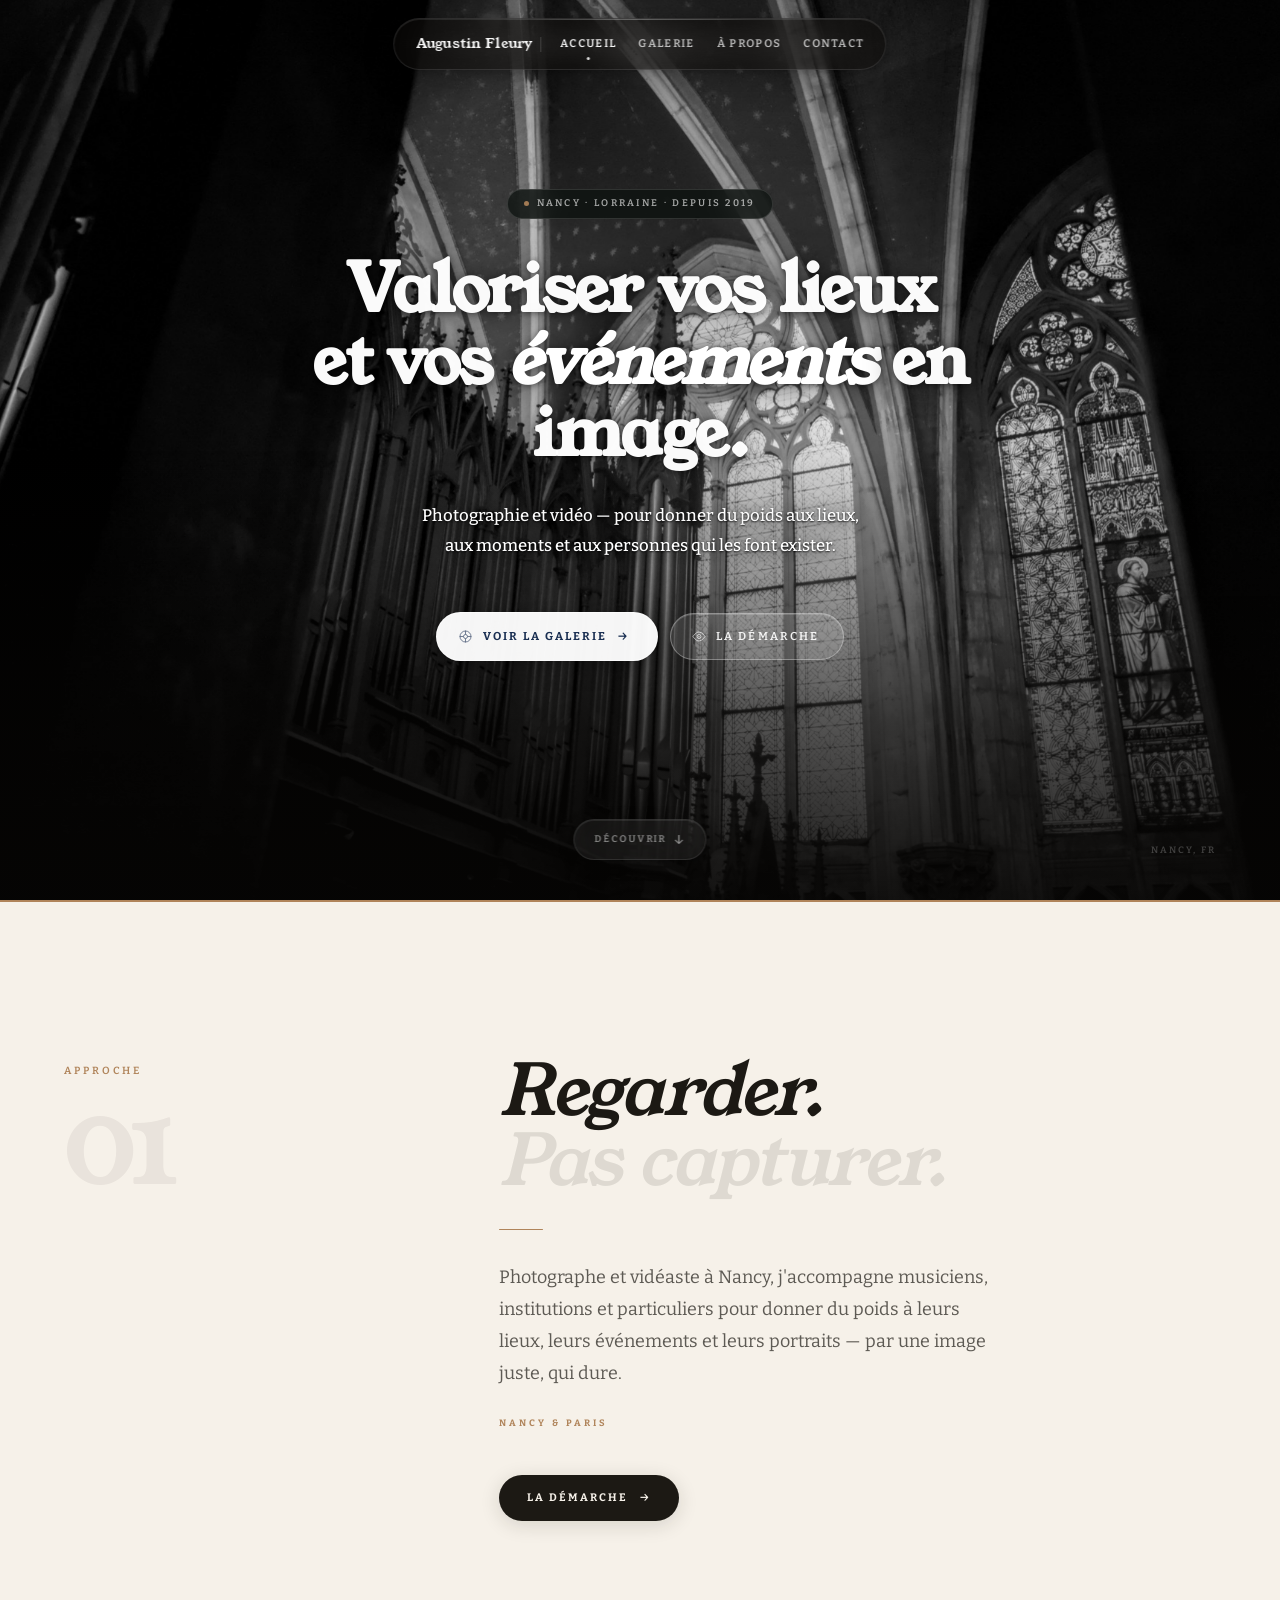
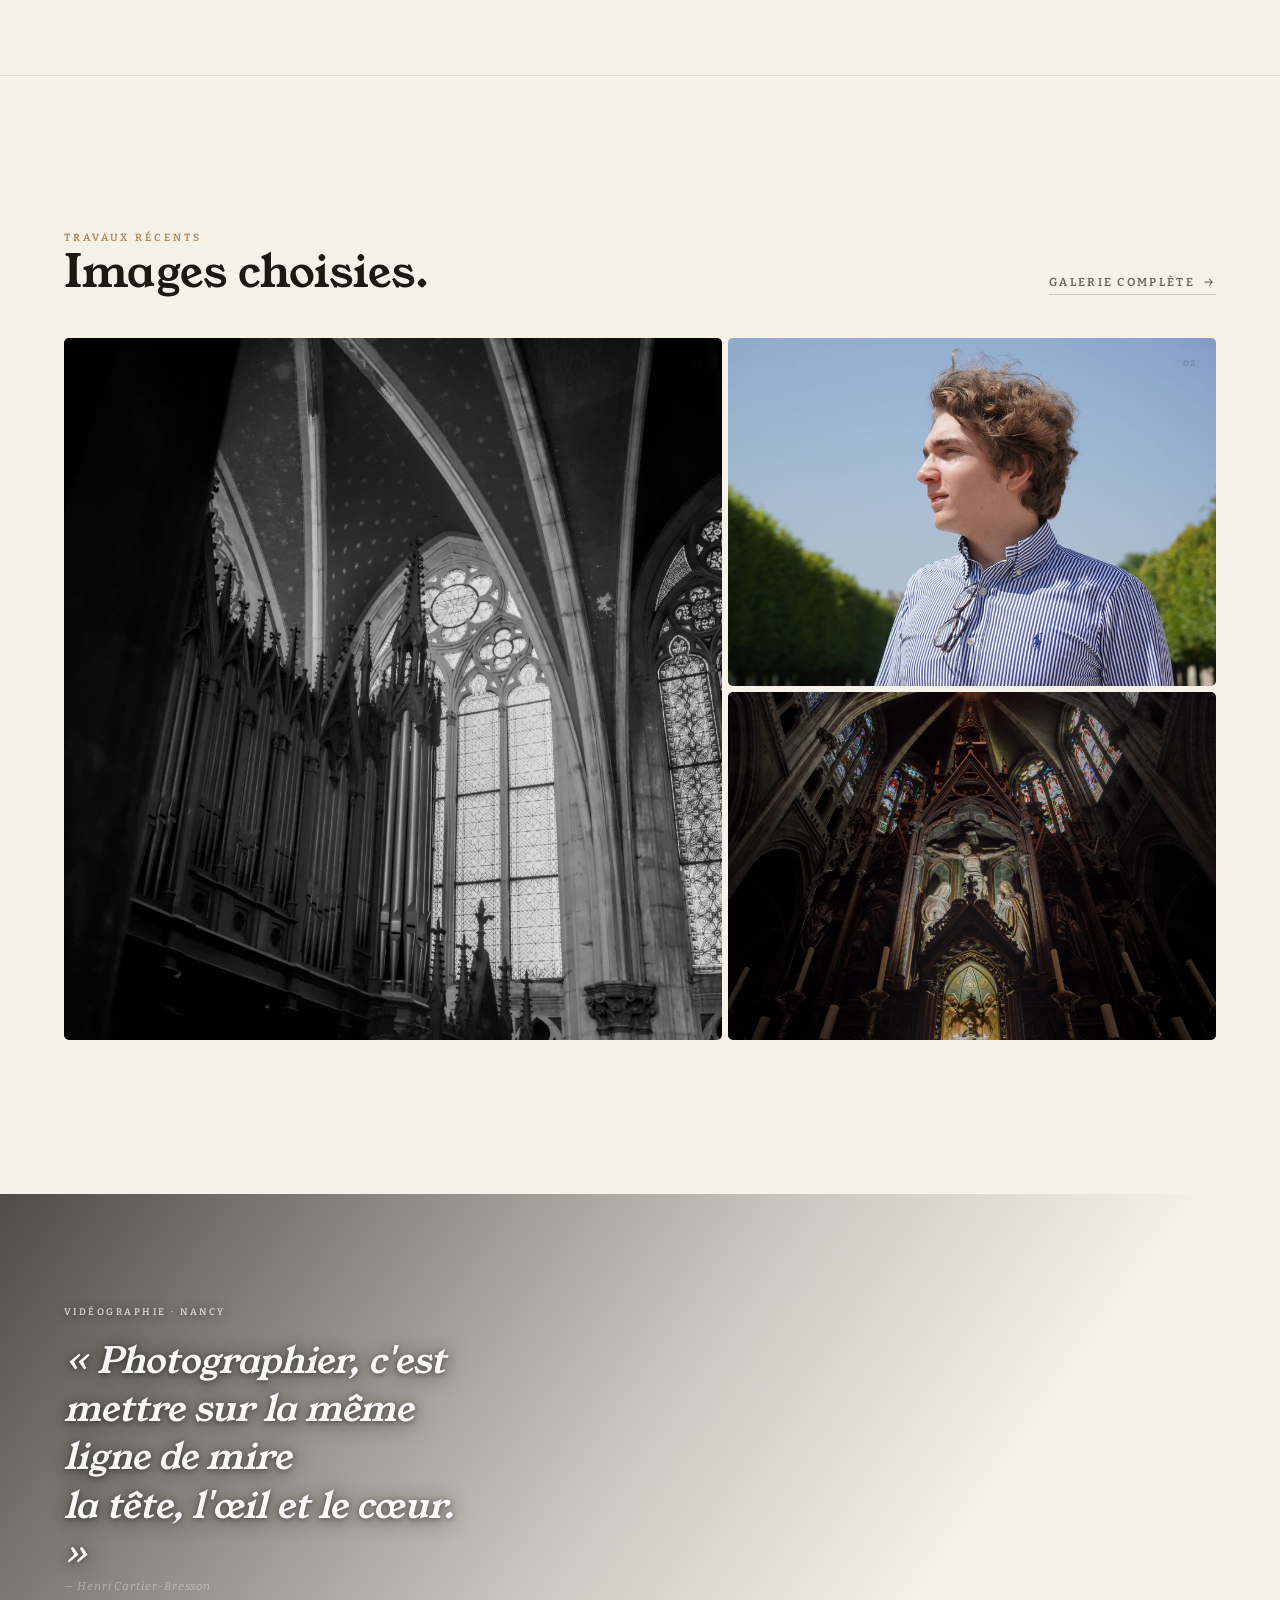
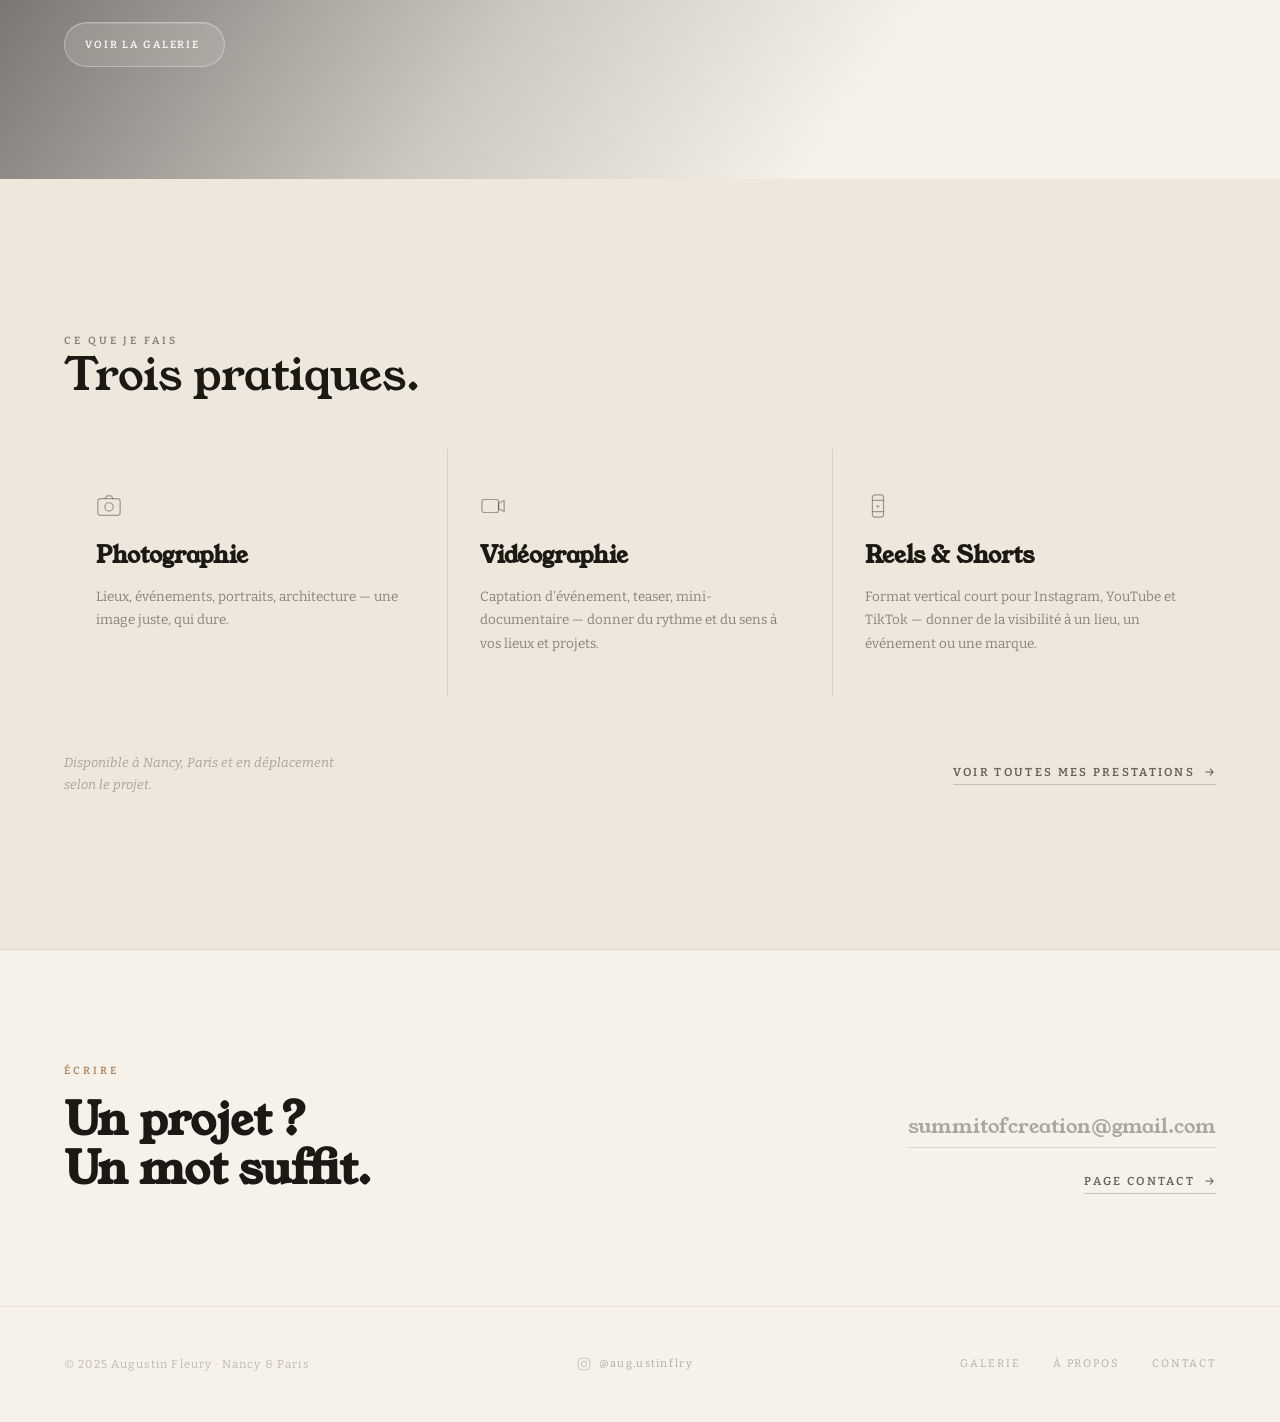
==== commit abf785db: "Mise à jour du site" ====
--- a/index.html
+++ b/index.html
@@ -957,7 +957,7 @@
               <span class="im-ghost">Pas capturer.</span>
               <span class="im-rule" aria-hidden="true"></span>
               <p class="im-statement">
-                Photographe et vidéaste à Nancy, j'accompagne <em>musiciens, institutions et particuliers</em> pour donner du poids à leurs lieux, leurs événements et leurs portraits — par une image juste, qui dure.
+                Photographe et vidéaste à Nancy, j'accompagne musiciens, institutions et particuliers pour donner du poids à leurs lieux, leurs événements et leurs portraits — par une image juste, qui dure.
               </p>
               <span class="im-tag">Nancy & Paris</span>
             </div>
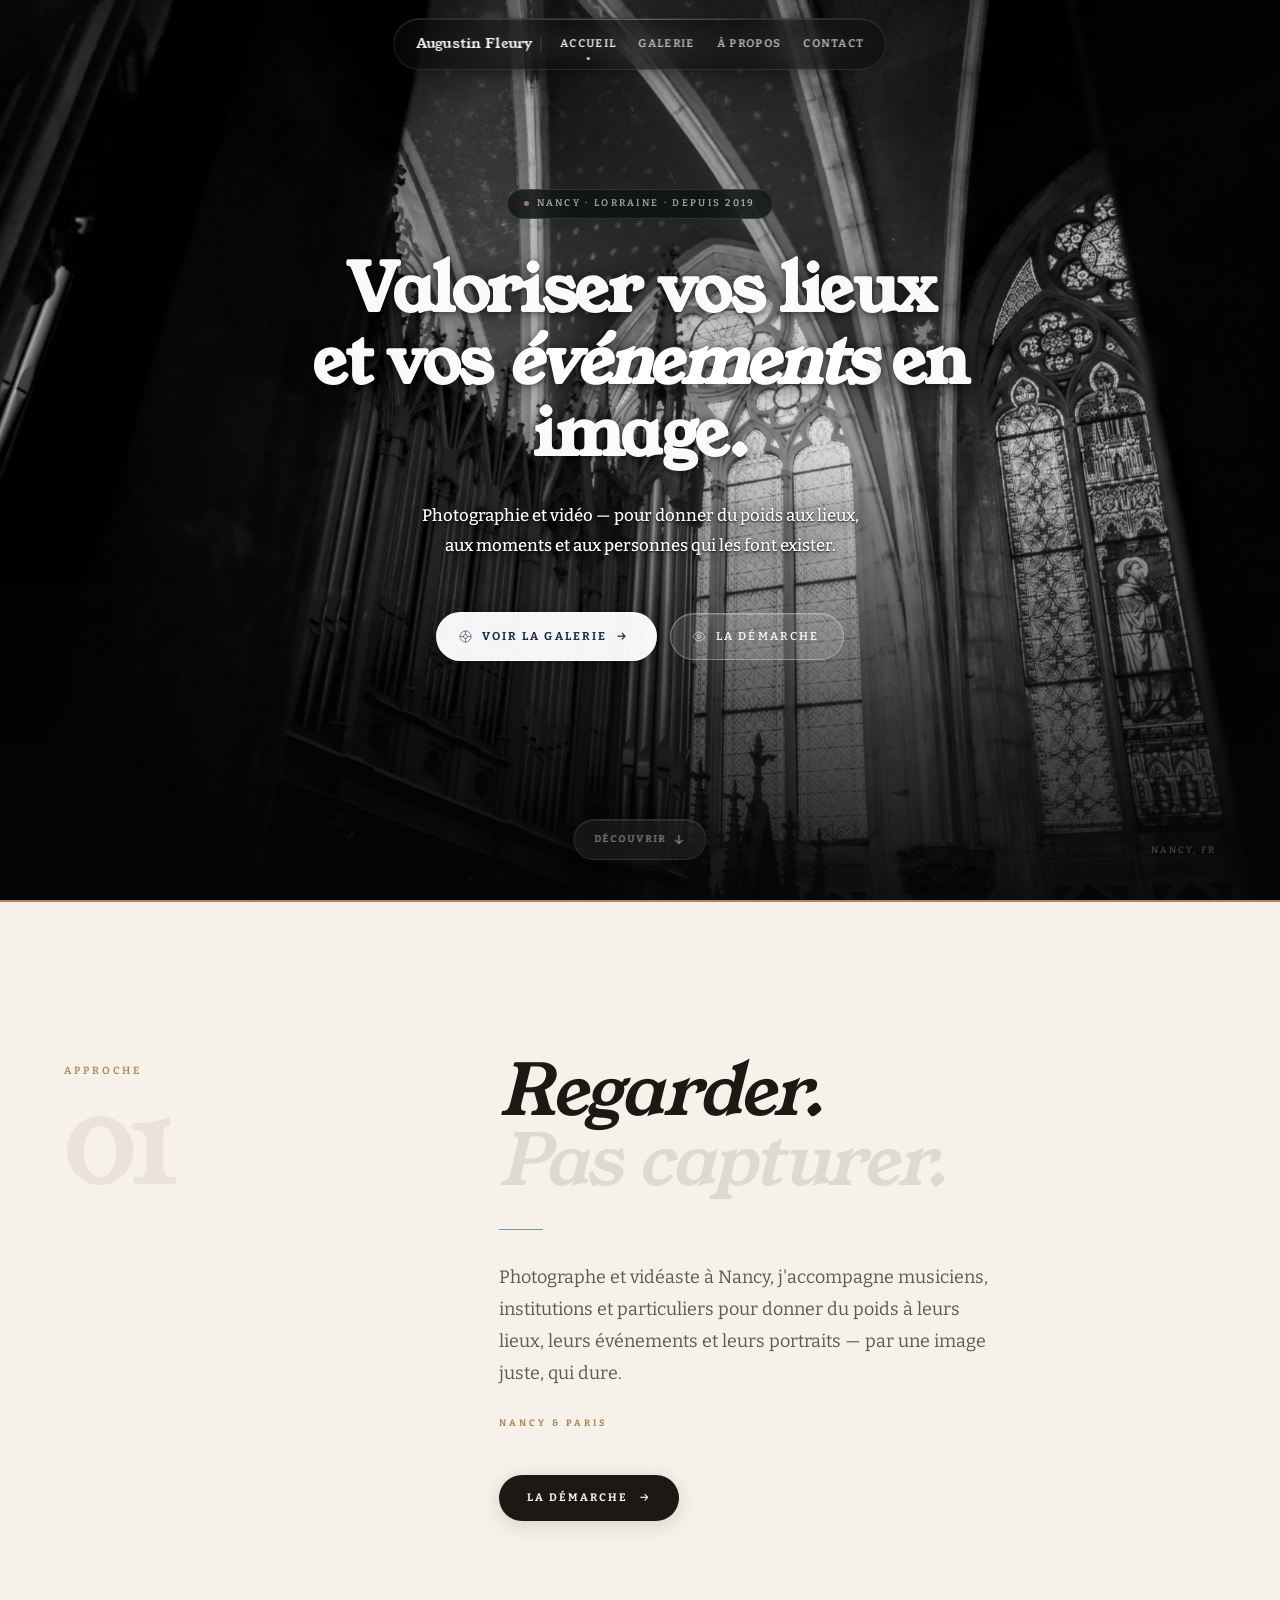
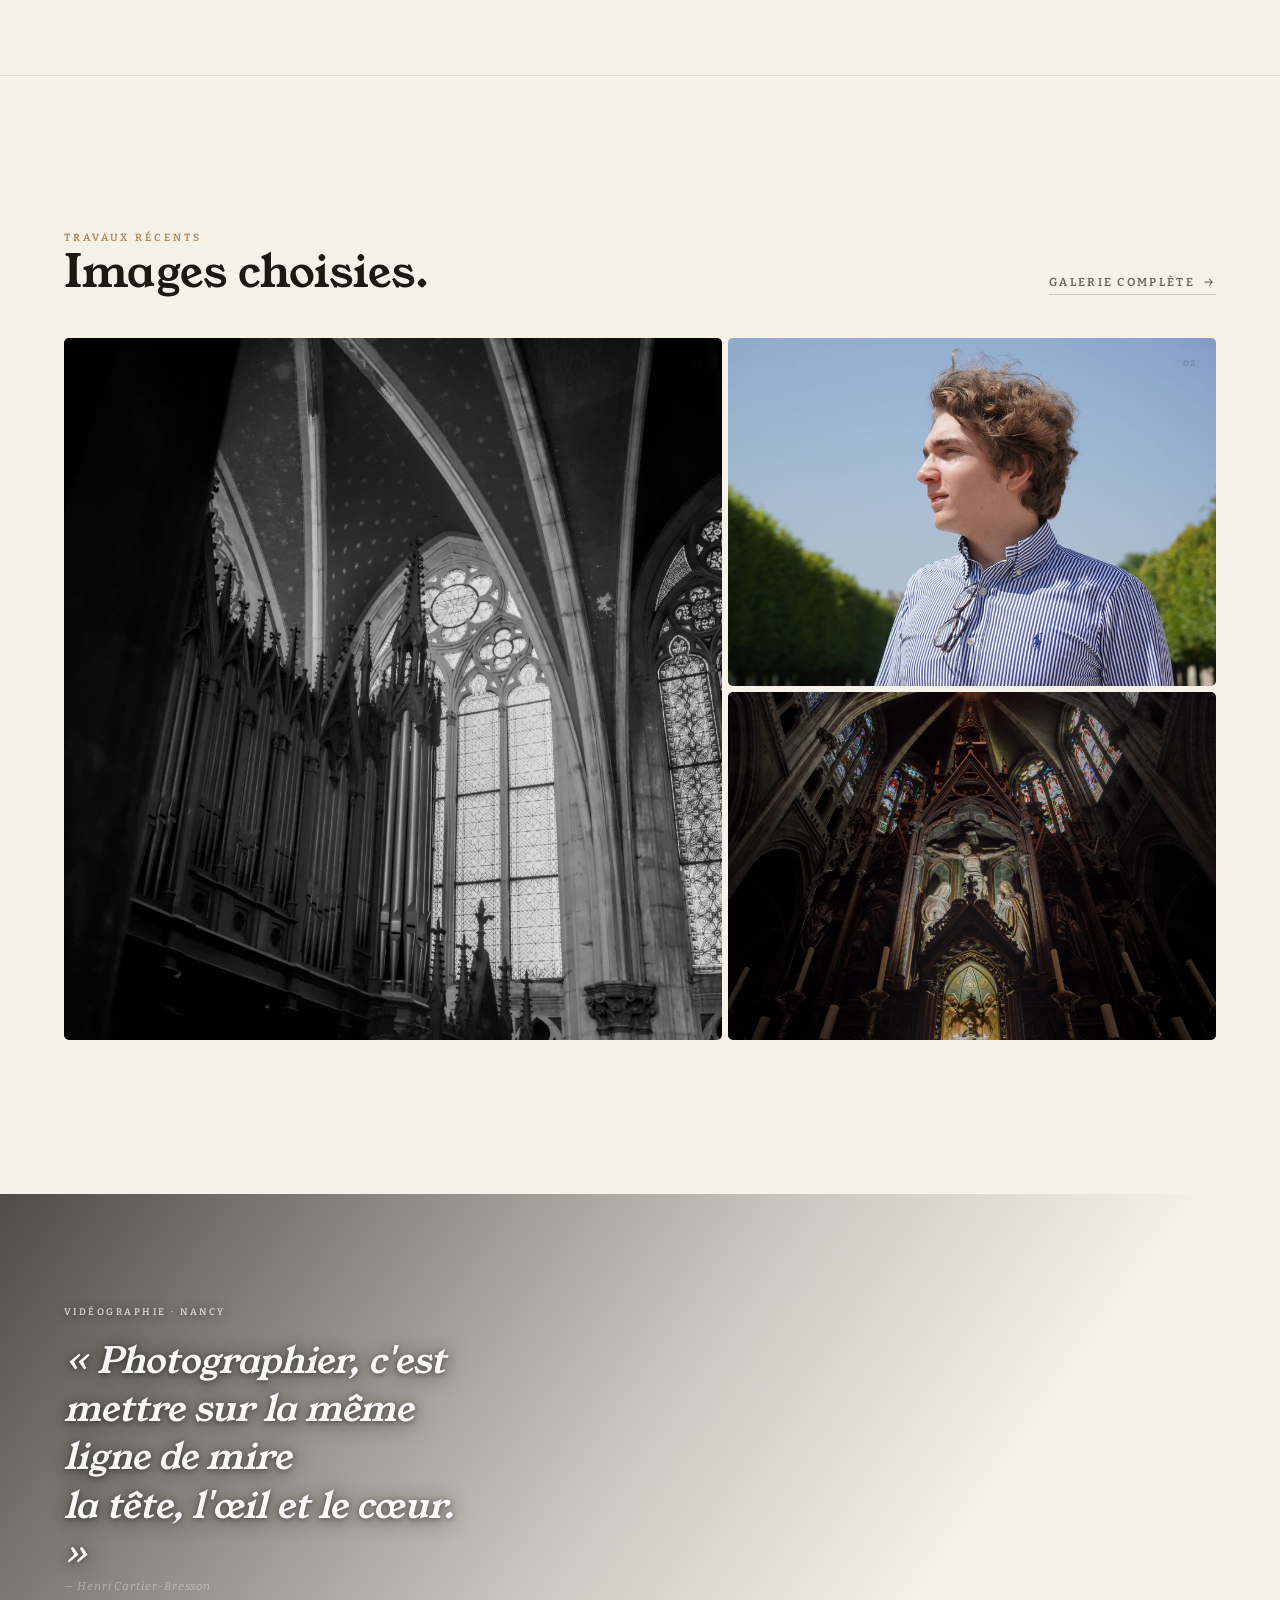
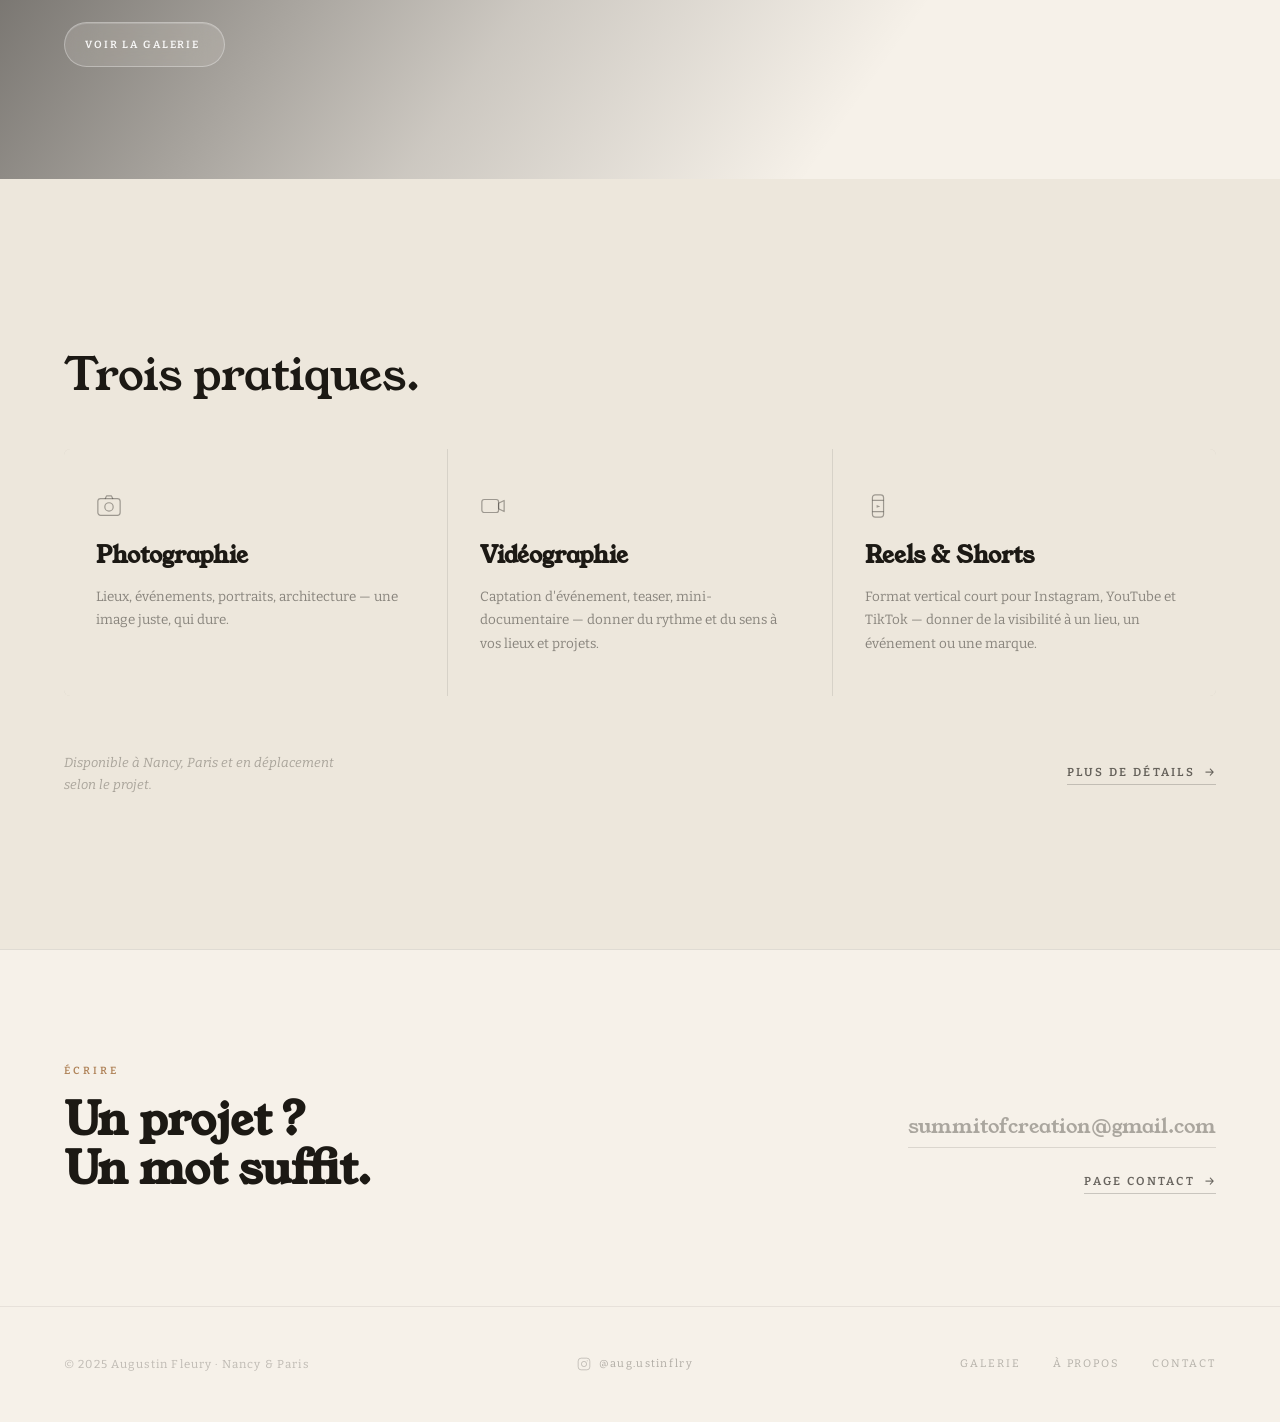
==== commit 153f2ffb: "Mise à jour du site" ====
--- a/index.html
+++ b/index.html
@@ -1105,7 +1105,7 @@
             Disponible à Nancy, Paris et en déplacement selon le projet.
           </p>
           <a href="about.html" class="hero__cta" aria-label="Découvrir toutes mes prestations">
-            Voir toutes mes prestations <span class="hero__cta-arrow" aria-hidden="true">→</span>
+            Plus de détails <span class="hero__cta-arrow" aria-hidden="true">→</span>
           </a>
         </div>
 
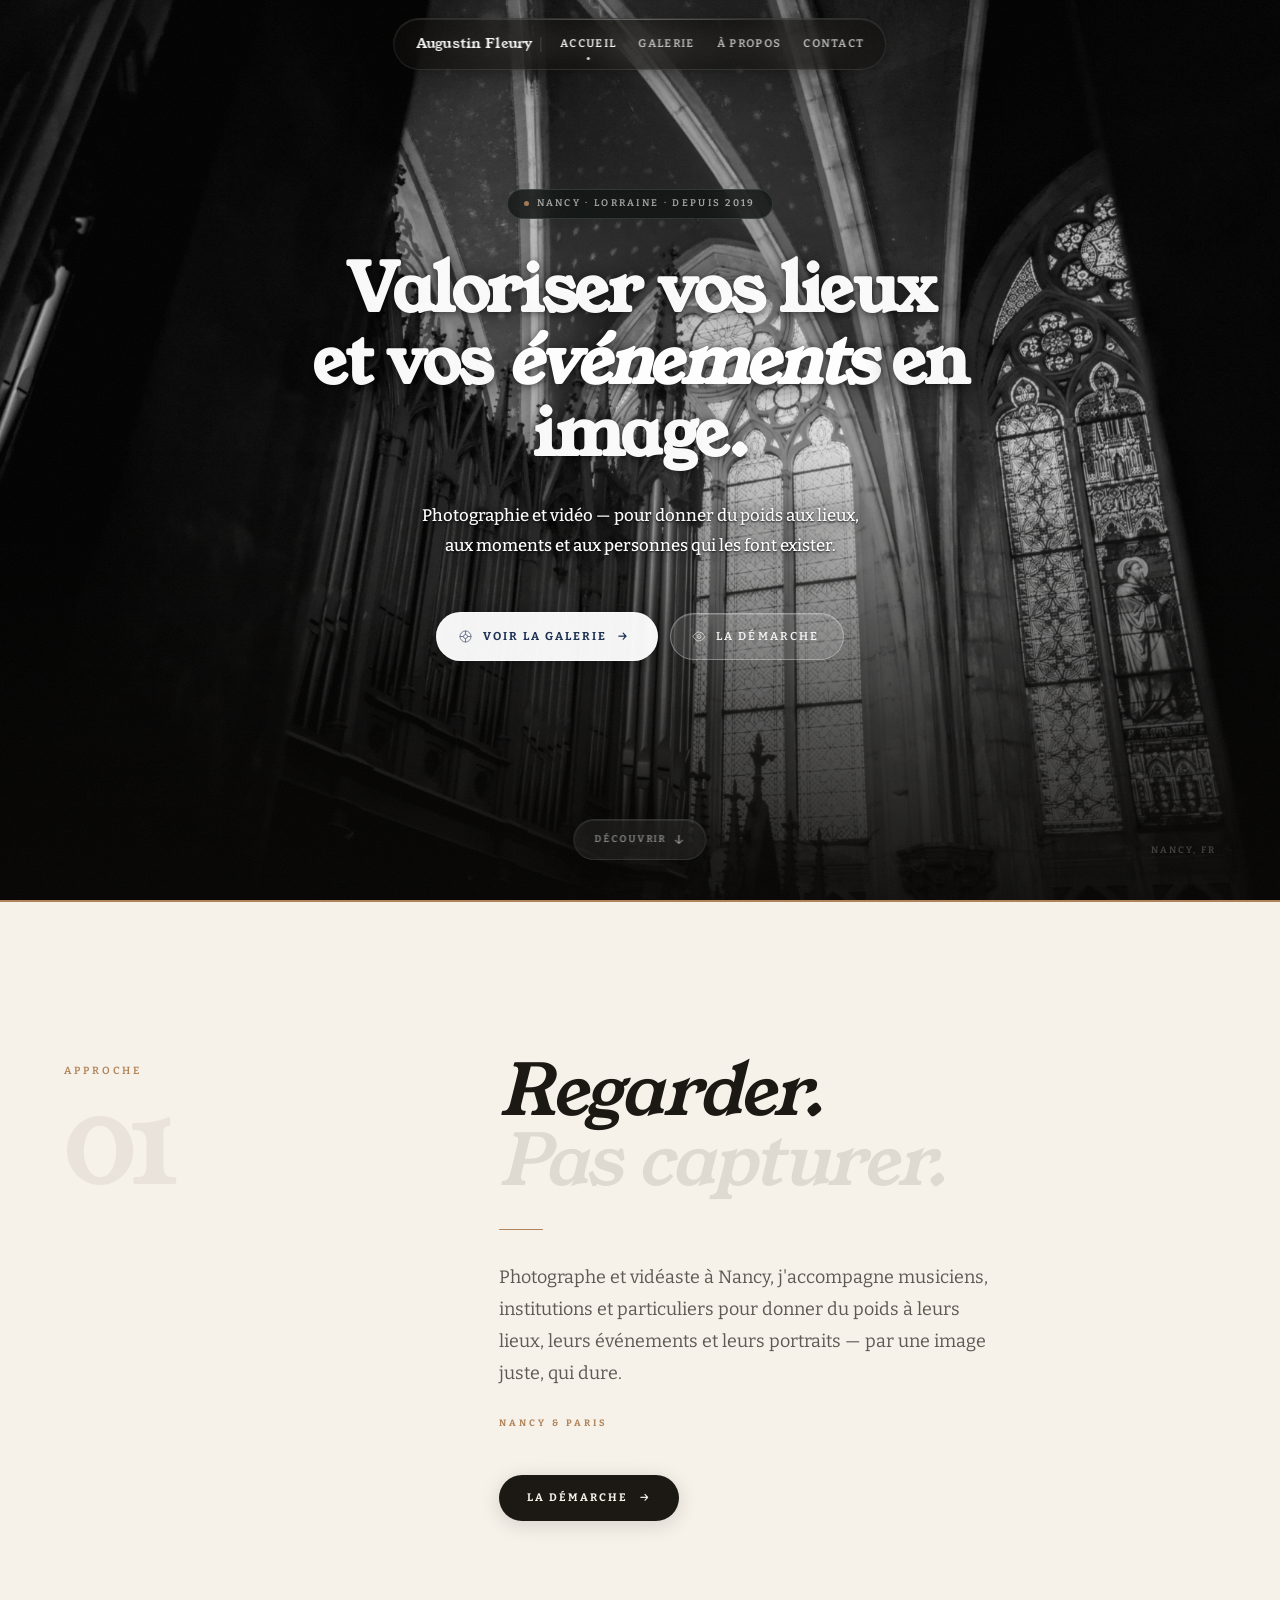
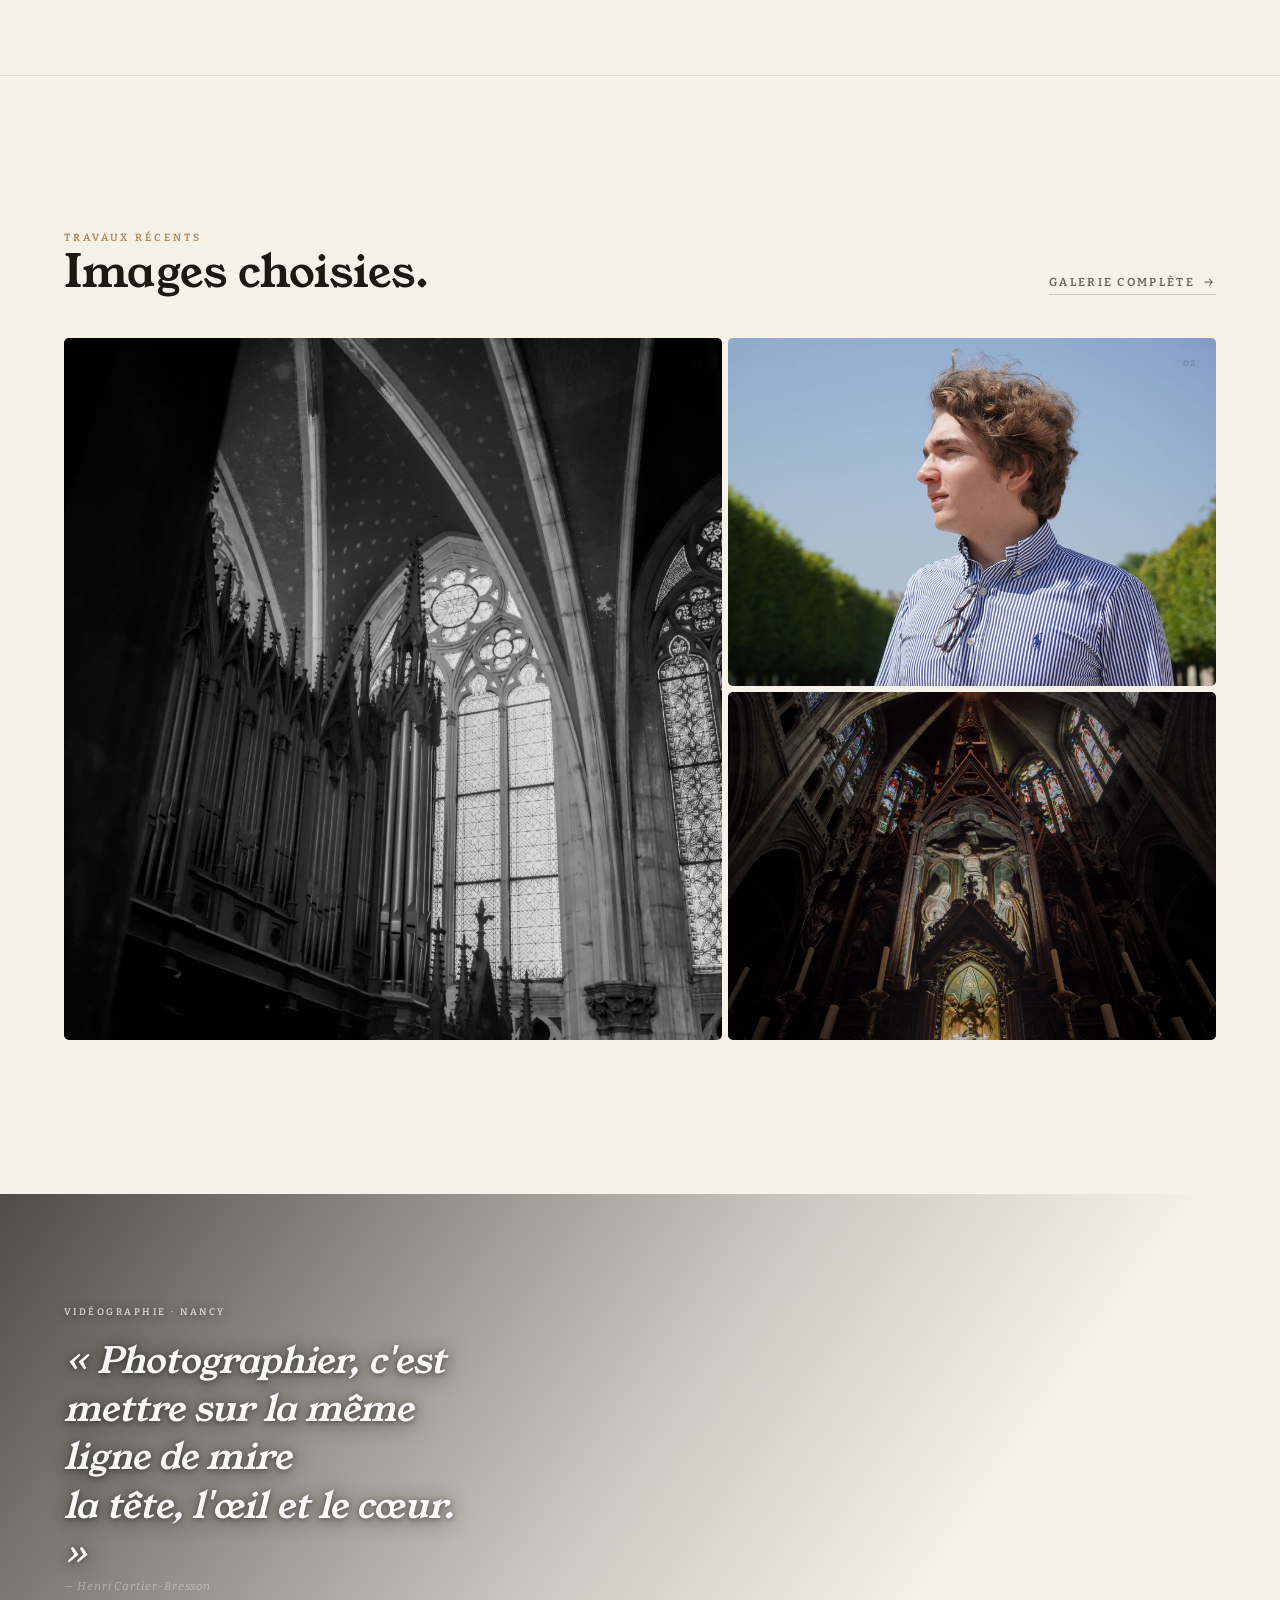
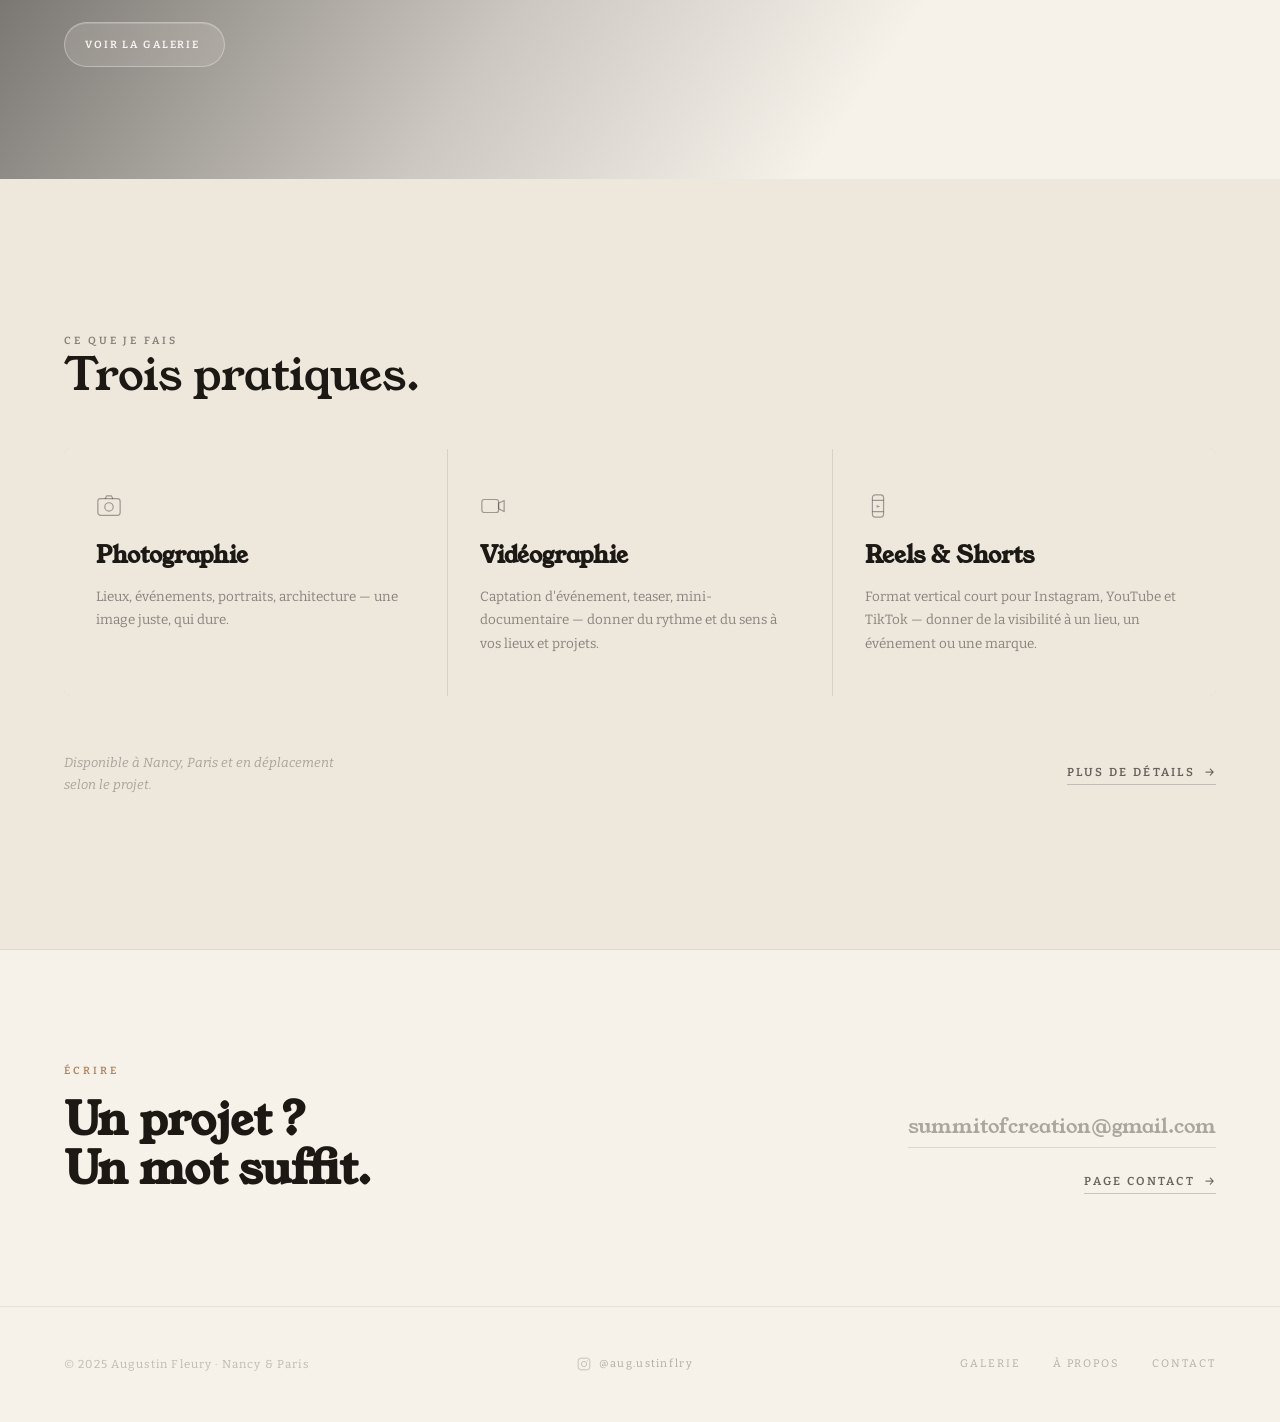
==== commit 656f8cf3: "Premier commit" ====
--- a/index.html
+++ b/index.html
@@ -836,18 +836,35 @@
 </head>
 <body class="page-index">
   <!-- LOADER -->
-  <div id="page-loader" aria-hidden="true">
-    <div class="loader__stage">
-      <svg class="loader__svg" viewBox="0 0 120 120" fill="none" stroke="#B0845A" stroke-width="1.4" stroke-linecap="round">
-        <circle class="lc-ring" cx="60" cy="60" r="42" stroke="#B0845A" stroke-opacity="0.5"/>
-        <line class="lc-blade" x1="60" y1="60" x2="60" y2="24"/>
-        <line class="lc-blade" x1="60" y1="60" x2="91.18" y2="42"/>
-        <line class="lc-blade" x1="60" y1="60" x2="91.18" y2="78"/>
-        <line class="lc-blade" x1="60" y1="60" x2="60" y2="96"/>
-        <line class="lc-blade" x1="60" y1="60" x2="28.82" y2="78"/>
-        <line class="lc-blade" x1="60" y1="60" x2="28.82" y2="42"/>
-        <circle class="lc-dot" cx="60" cy="60" r="3" fill="#B0845A" stroke="none"/>
-      </svg>
+  <!-- Film grain -->
+  <div id="grain"></div>
+
+  <!-- Loader cinématique -->
+  <div id="loader">
+    <div class="shutter top"></div>
+    <div class="shutter bottom"></div>
+    <div class="flash"></div>
+    <div class="film-strip top" id="fs-top"></div>
+    <div class="film-strip bottom" id="fs-bot"></div>
+    <div class="hud">
+      <div class="viewfinder">
+        <div class="vf-corner tl"></div>
+        <div class="vf-corner tr"></div>
+        <div class="vf-corner bl"></div>
+        <div class="vf-corner br"></div>
+        <div class="vf-h l"></div><div class="vf-h r"></div>
+        <div class="vf-v t"></div><div class="vf-v b"></div>
+        <div class="vf-af"></div>
+        <div class="vf-dot"></div>
+        <div class="vf-label">AF · ∞</div>
+      </div>
+      <div class="loader-name" id="nameEl">AUGUSTIN</div>
+      <div class="exif">
+        <div class="exif-item"><span class="exif-key">Tv</span><span class="exif-val">1/125</span></div>
+        <div class="exif-item"><span class="exif-key">Av</span><span class="exif-val">f/2.8</span></div>
+        <div class="exif-item"><span class="exif-key">ISO</span><span class="exif-val">400</span></div>
+      </div>
+      <div class="progress"><div class="progress-fill"></div></div>
     </div>
   </div>
 
--- a/assets/css/main.css
+++ b/assets/css/main.css
@@ -3,86 +3,119 @@
    ============================================================ */
 
 /* ============================================================
-   PAGE LOADER — burst d'ouverture diaphragme abstrait
-   Six fines lignes caramel jaillissent du centre, tournent
-   doucement, un anneau s'élargit puis tout fade.
-   ============================================================ */
-#page-loader {
-  position: fixed;
-  inset: 0;
-  z-index: 99999;
-  background: #0A0807;
-  display: flex;
-  align-items: center;
-  justify-content: center;
-  transition: opacity 0.8s cubic-bezier(0.4,0,0.2,1),
-              visibility 0.8s cubic-bezier(0.4,0,0.2,1);
-}
-#page-loader.is-hidden {
+   PAGE LOADER — cinématique
+   ============================================================ */
+
+/* ── Grain film ── */
+#grain {
+  position: fixed; inset: 0; z-index: 99999;
+  pointer-events: none;
+  background-image: url("data:image/svg+xml,%3Csvg xmlns='http://www.w3.org/2000/svg' width='300' height='300'%3E%3Cfilter id='n'%3E%3CfeTurbulence type='fractalNoise' baseFrequency='0.8' numOctaves='4' stitchTiles='stitch'/%3E%3C/filter%3E%3Crect width='300' height='300' filter='url(%23n)' opacity='0.045'/%3E%3C/svg%3E");
   opacity: 0;
-  visibility: hidden;
+  animation: grainFadeIn 0.4s ease 0.2s forwards, grainMove 0.1s steps(1) 0.6s infinite;
+}
+@keyframes grainFadeIn { to { opacity: 1; } }
+@keyframes grainMove {
+  0%   { background-position:   0px   0px; }
+  25%  { background-position: -40px  20px; }
+  50%  { background-position:  25px -15px; }
+  75%  { background-position: -15px  35px; }
+  100% { background-position:  30px -25px; }
+}
+
+/* ── Loader wrapper ── */
+#loader {
+  position: fixed; inset: 0; z-index: 99998;
   pointer-events: none;
-}
-
-.loader__stage {
-  position: relative;
-  width: 120px;
-  height: 120px;
-}
-
-/* SVG porteur de l'animation */
-.loader__svg {
-  width: 100%;
-  height: 100%;
-  overflow: visible;
-  animation: loader-rotate 4.2s linear infinite;
-}
-
-/* Centre : point qui pulse */
-.loader__svg .lc-dot {
-  transform-origin: 60px 60px;
-  animation: loader-pulse 1.8s cubic-bezier(0.4,0,0.2,1) infinite;
-}
-
-/* Lignes du diaphragme — apparaissent en cascade depuis le centre */
-.loader__svg .lc-blade {
-  stroke-dasharray: 32;
-  stroke-dashoffset: 32;
-  transform-origin: 60px 60px;
-  animation: loader-blade 2.2s cubic-bezier(0.4,0,0.2,1) infinite;
-}
-.loader__svg .lc-blade:nth-child(1) { animation-delay: 0s;    }
-.loader__svg .lc-blade:nth-child(2) { animation-delay: 0.12s; }
-.loader__svg .lc-blade:nth-child(3) { animation-delay: 0.24s; }
-.loader__svg .lc-blade:nth-child(4) { animation-delay: 0.36s; }
-.loader__svg .lc-blade:nth-child(5) { animation-delay: 0.48s; }
-.loader__svg .lc-blade:nth-child(6) { animation-delay: 0.60s; }
-
-/* Anneau extérieur qui respire */
-.loader__svg .lc-ring {
-  transform-origin: 60px 60px;
-  animation: loader-ring 2.8s cubic-bezier(0.4,0,0.2,1) infinite;
-}
-
-@keyframes loader-rotate {
-  from { transform: rotate(0deg);   }
-  to   { transform: rotate(360deg); }
-}
-@keyframes loader-blade {
-  0%   { stroke-dashoffset: 32; opacity: 0; }
-  35%  { stroke-dashoffset: 0;  opacity: 1; }
-  70%  { stroke-dashoffset: 0;  opacity: 0.4; }
-  100% { stroke-dashoffset: 32; opacity: 0; }
-}
-@keyframes loader-pulse {
-  0%, 100% { transform: scale(1);   opacity: 1; }
-  50%      { transform: scale(1.6); opacity: 0.7; }
-}
-@keyframes loader-ring {
-  0%   { transform: scale(0.65); opacity: 0; }
-  40%  { transform: scale(1);    opacity: 0.7; }
-  100% { transform: scale(1.35); opacity: 0; }
-}
+  animation: loaderExit 0.45s ease 3.5s forwards;
+}
+@keyframes loaderExit { to { opacity: 0; visibility: hidden; } }
+
+/* ── Shutter panels ── */
+.shutter {
+  position: absolute; left: 0; right: 0; height: 50%;
+  background: #0b0b0b; z-index: 2;
+}
+.shutter.top    { top: 0;    animation: shutterOpenTop 0.16s cubic-bezier(0.55,0,1,0.45) 2.05s forwards; }
+.shutter.bottom { bottom: 0; animation: shutterOpenBot 0.16s cubic-bezier(0.55,0,1,0.45) 2.05s forwards; }
+@keyframes shutterOpenTop { to { transform: translateY(-100%); } }
+@keyframes shutterOpenBot { to { transform: translateY(100%);  } }
+
+/* ── Exposure flash ── */
+.flash {
+  position: absolute; inset: 0;
+  background: #fff; opacity: 0; z-index: 3;
+  animation: flashBurst 0.2s ease 2.2s forwards;
+}
+@keyframes flashBurst { 0% { opacity: 0; } 25% { opacity: 0.14; } 100% { opacity: 0; } }
+
+/* ── Film border strips ── */
+.film-strip {
+  position: absolute; left: 0; right: 0; height: 26px;
+  background: #0b0b0b; z-index: 1;
+  display: flex; align-items: center; padding: 0 12px; gap: 10px;
+  opacity: 0; animation: stripIn 0.3s ease 2.24s forwards;
+}
+.film-strip.top    { top: 0; }
+.film-strip.bottom { bottom: 0; flex-direction: row-reverse; }
+.sprocket {
+  width: 8px; height: 12px;
+  border: 1px solid rgba(255,255,255,0.18); border-radius: 2px; flex-shrink: 0;
+}
+.frame-code {
+  font-family: 'Bitter', serif; font-size: 7.5px;
+  letter-spacing: 0.3em; color: rgba(255,255,255,0.2); margin: 0 auto;
+}
+@keyframes stripIn { from { opacity: 0; } to { opacity: 1; } }
+
+/* ── HUD ── */
+.hud {
+  position: absolute; inset: 0; z-index: 2;
+  display: flex; align-items: center; justify-content: center;
+  flex-direction: column; gap: 22px;
+}
+
+/* ── Viewfinder ── */
+.viewfinder {
+  position: relative; width: 200px; height: 130px;
+  opacity: 0; animation: hudIn 0.5s ease 0.3s forwards;
+}
+.vf-corner { position: absolute; width: 20px; height: 20px; border-color: rgba(255,255,255,0.85); border-style: solid; }
+.vf-corner.tl { top: 0;    left: 0;   border-width: 1.5px 0 0 1.5px; }
+.vf-corner.tr { top: 0;    right: 0;  border-width: 1.5px 1.5px 0 0; }
+.vf-corner.bl { bottom: 0; left: 0;   border-width: 0 0 1.5px 1.5px; }
+.vf-corner.br { bottom: 0; right: 0;  border-width: 0 1.5px 1.5px 0; }
+.vf-h { position: absolute; top: 50%; transform: translateY(-50%); height: 1px; width: 28px; background: rgba(255,255,255,0.3); }
+.vf-h.l { left: 0; } .vf-h.r { right: 0; }
+.vf-v { position: absolute; left: 50%; transform: translateX(-50%); width: 1px; height: 20px; background: rgba(255,255,255,0.3); }
+.vf-v.t { top: 0; } .vf-v.b { bottom: 0; }
+.vf-af { position: absolute; top: 50%; left: 50%; transform: translate(-50%,-50%); width: 46px; height: 46px; border-radius: 50%; border: 1px solid rgba(255,255,255,0.18); }
+.vf-dot { position: absolute; top: 50%; left: 50%; transform: translate(-50%,-50%); width: 3px; height: 3px; border-radius: 50%; background: white; opacity: 0.5; }
+.vf-label { position: absolute; bottom: -18px; right: 0; font-family: 'Bitter', serif; font-size: 8px; letter-spacing: 0.25em; color: rgba(255,255,255,0.25); }
+@keyframes hudIn { from { opacity: 0; transform: scale(1.05); } to { opacity: 1; transform: scale(1); } }
+
+/* ── Nom ── */
+.loader-name {
+  font-family: 'Young Serif', serif; font-size: 14px;
+  letter-spacing: 0.6em; color: white; text-transform: uppercase;
+  display: flex; padding-left: 0.6em;
+}
+.loader-name span {
+  display: inline-block; opacity: 0; transform: translateY(5px);
+  animation: charIn 0.04s ease forwards;
+}
+@keyframes charIn { to { opacity: 1; transform: translateY(0); } }
+
+/* ── EXIF ── */
+.exif { display: flex; gap: 32px; opacity: 0; animation: hudIn 0.4s ease 1.1s forwards; }
+.exif-item { display: flex; flex-direction: column; align-items: center; gap: 2px; }
+.exif-key { font-family: 'Bitter', serif; font-size: 7.5px; letter-spacing: 0.3em; color: rgba(255,255,255,0.25); text-transform: uppercase; }
+.exif-val { font-family: 'Bitter', serif; font-size: 13px; color: rgba(255,255,255,0.65); letter-spacing: 0.08em; }
+
+/* ── Progress ── */
+.progress { width: 200px; height: 1px; background: rgba(255,255,255,0.07); opacity: 0; animation: hudIn 0.3s ease 0.7s forwards; }
+.progress-fill { height: 100%; background: rgba(255,255,255,0.7); width: 0; animation: progressFill 1.7s cubic-bezier(0.4,0,0.3,1) 0.8s forwards; }
+@keyframes progressFill { to { width: 100%; } }
 
 @import url('https://fonts.googleapis.com/css2?family=Bitter:ital,wght@0,400;0,500;0,600;0,700;1,400;1,500&family=Young+Serif&display=swap');
 
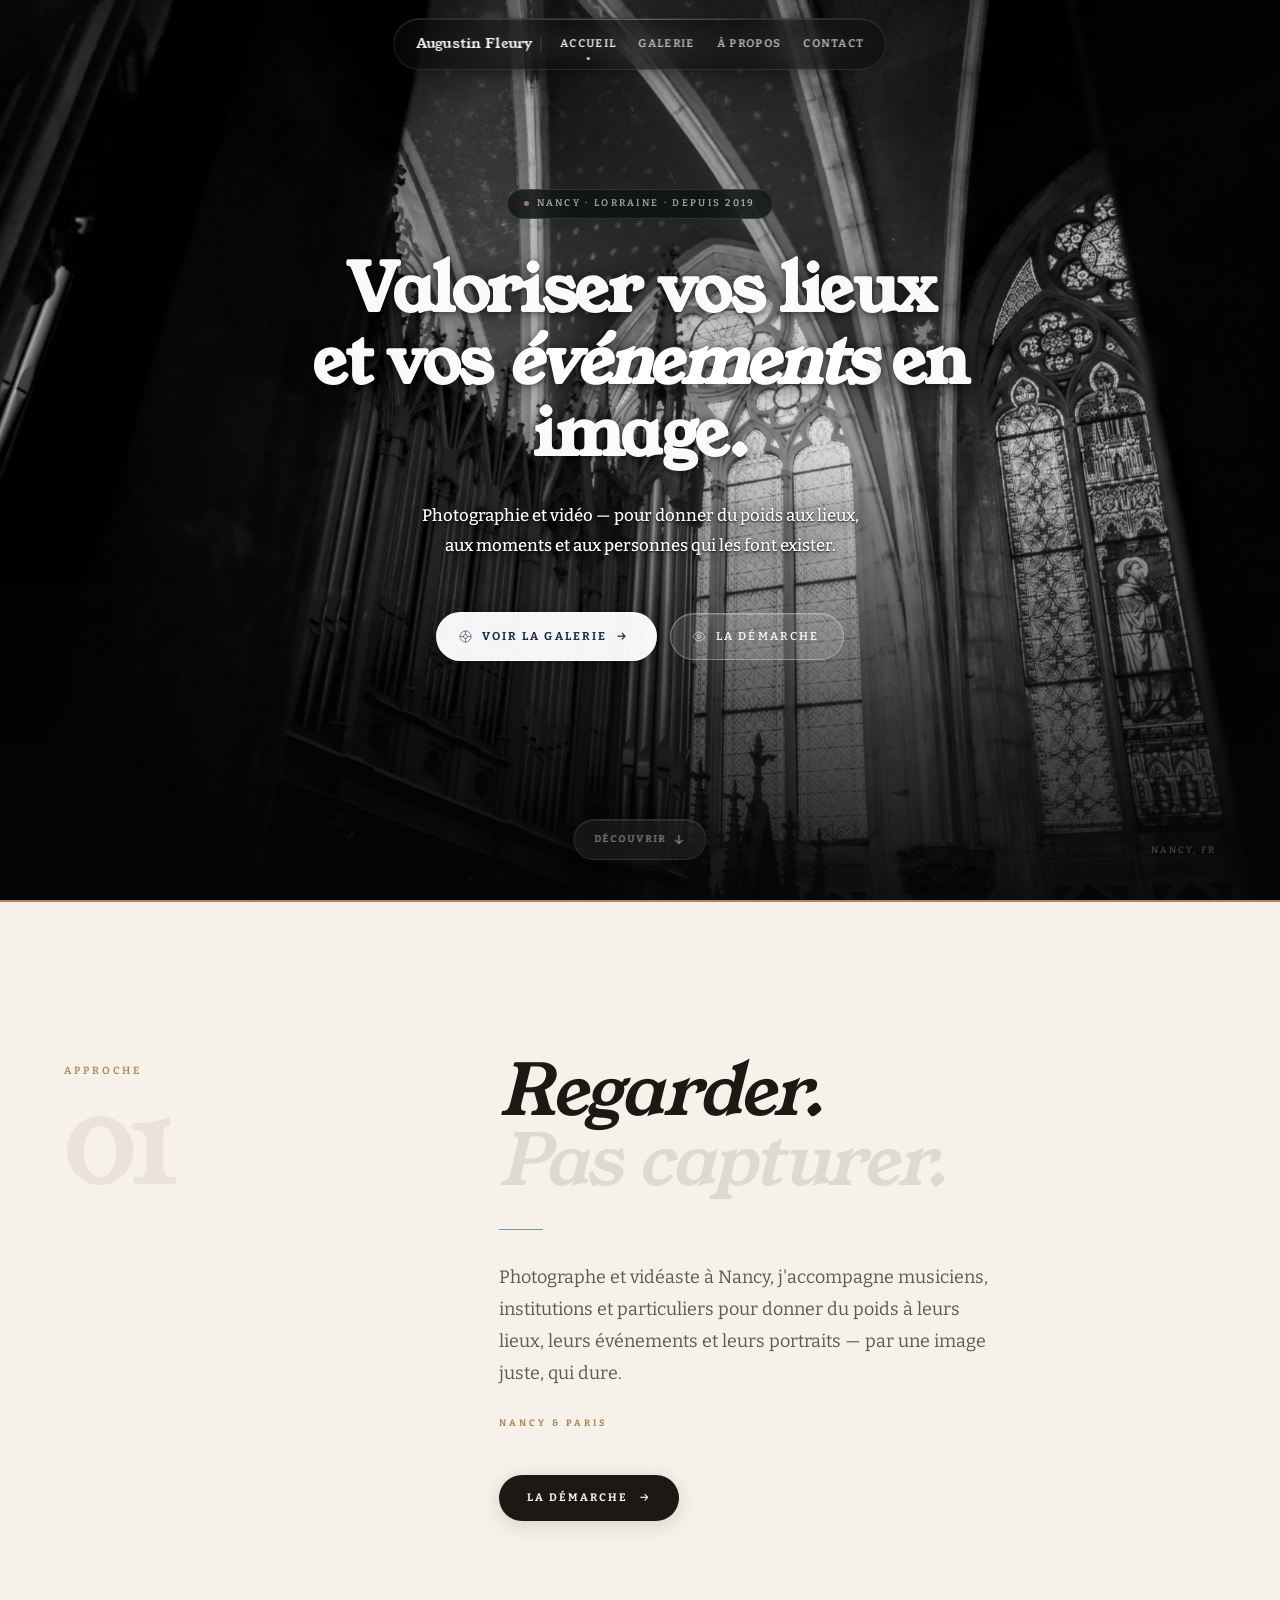
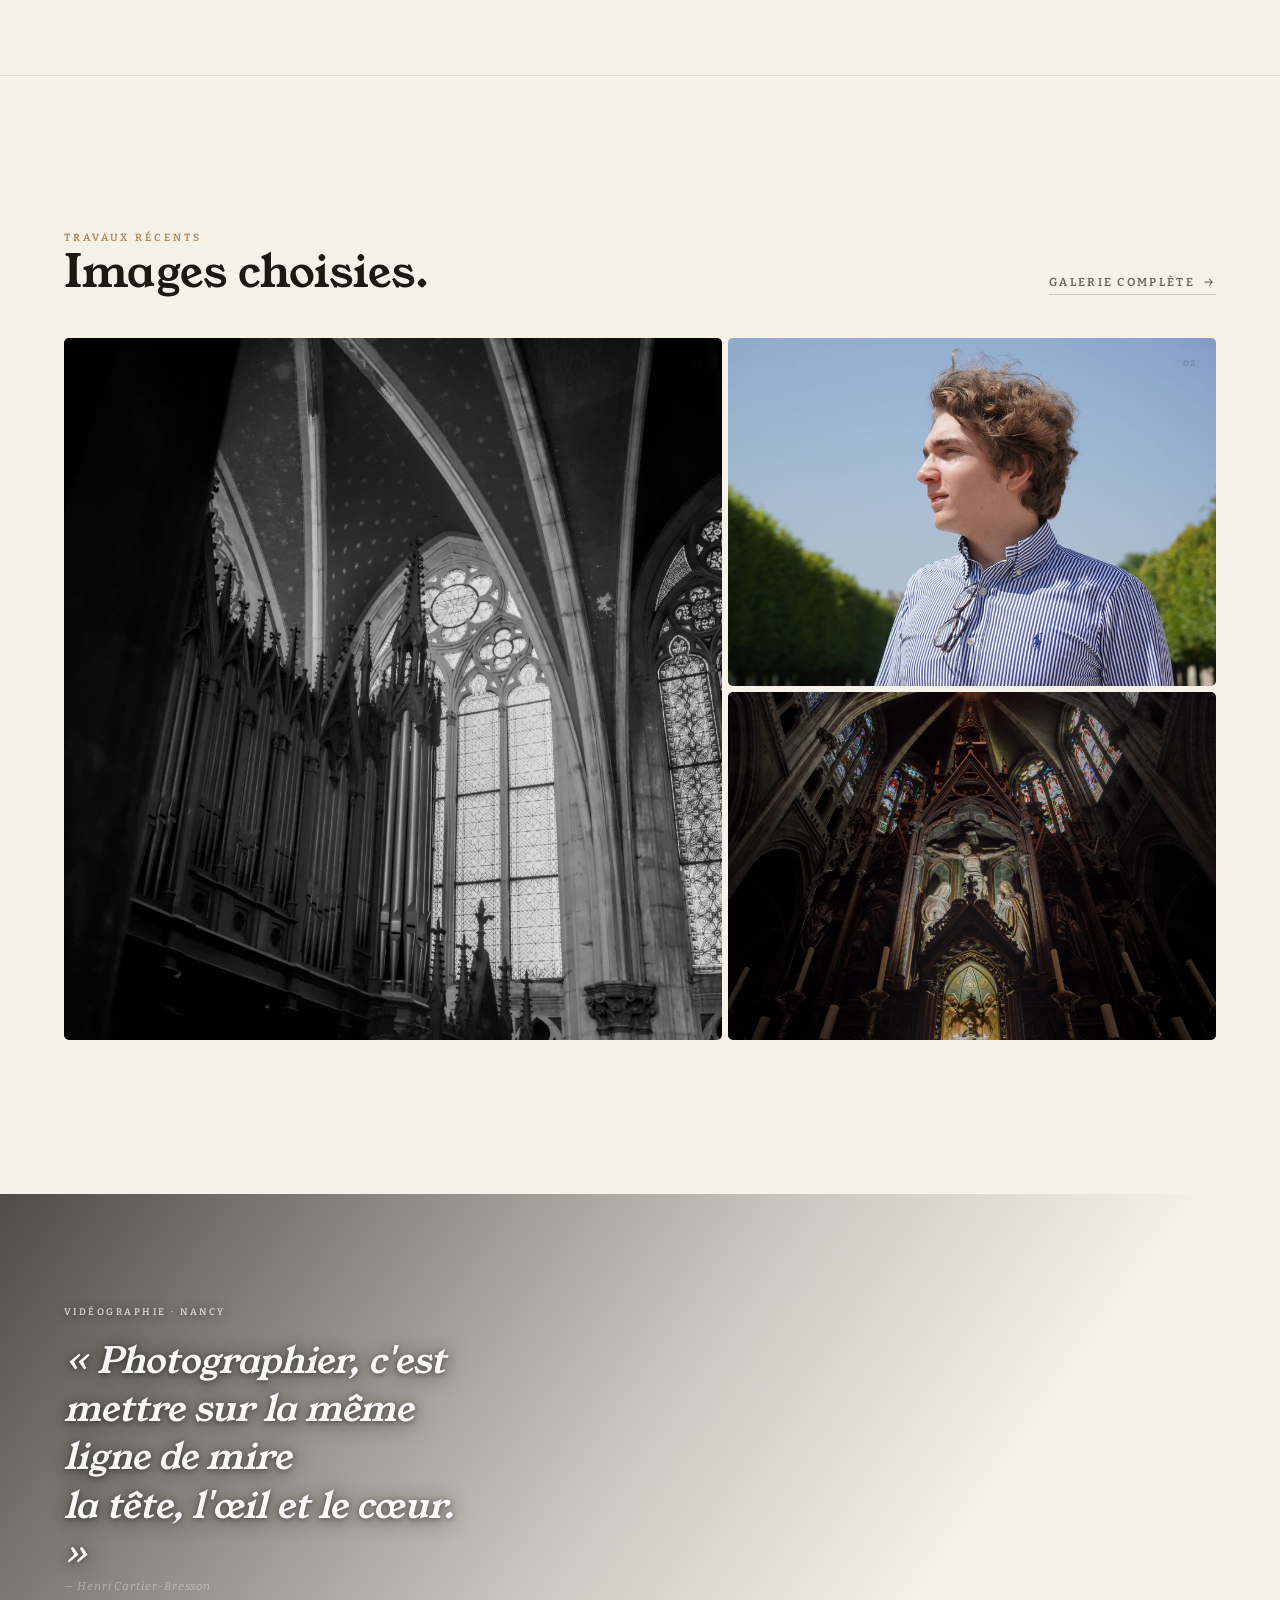
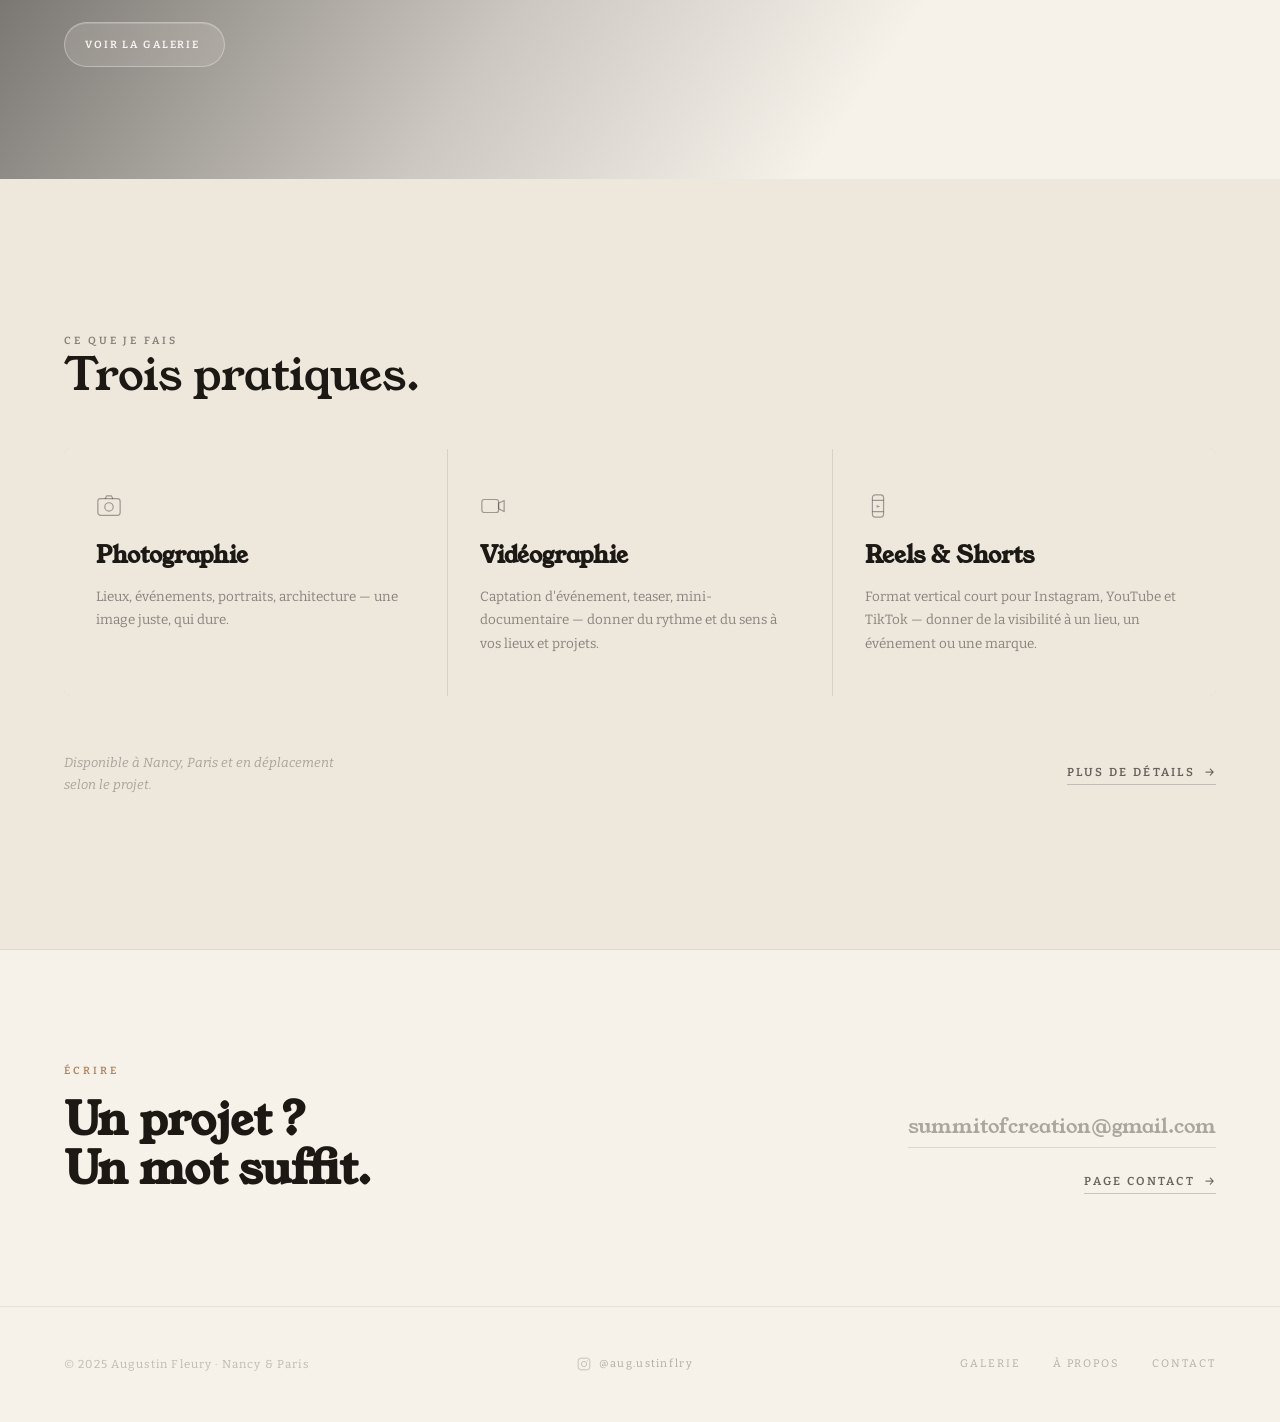
==== commit 26a83336: "mise à jour du site" ====
--- a/index.html
+++ b/index.html
@@ -844,8 +844,6 @@
     <div class="shutter top"></div>
     <div class="shutter bottom"></div>
     <div class="flash"></div>
-    <div class="film-strip top" id="fs-top"></div>
-    <div class="film-strip bottom" id="fs-bot"></div>
     <div class="hud">
       <div class="viewfinder">
         <div class="vf-corner tl"></div>
@@ -1191,11 +1189,51 @@
   </script>
   <script>
     (function(){
-      var l=document.getElementById("page-loader");
-      if(!l)return;
-      function hide(){l.classList.add("is-hidden");setTimeout(function(){l.remove();},600);}
-      if(document.readyState==="complete"){setTimeout(hide,120);}
-      else{window.addEventListener("load",function(){setTimeout(hide,120);});}
+      const loader = document.getElementById('loader');
+      const grain  = document.getElementById('grain');
+
+      /* Pas la première visite → on retire le loader immédiatement */
+      if (localStorage.getItem('siteLoaded')) {
+        if (loader) loader.remove();
+        if (grain)  grain.remove();
+        return;
+      }
+
+      /* Première visite : animation des lettres */
+      const nameEl = document.getElementById('nameEl');
+      if (nameEl) {
+        const chars = nameEl.textContent.split('');
+        nameEl.innerHTML = '';
+        chars.forEach((c, i) => {
+          const s = document.createElement('span');
+          s.textContent = c;
+          s.style.animationDelay = `${0.55 + i * 0.032}s`;
+          nameEl.appendChild(s);
+        });
+      }
+
+      const MIN_MS = 2200;
+      const t0 = Date.now();
+
+      function exitLoader() {
+        if (loader) loader.remove();
+        if (grain)  grain.remove();
+        localStorage.setItem('siteLoaded', '1');
+      }
+
+      function scheduleExit() {
+        const wait = Math.max(0, MIN_MS - (Date.now() - t0));
+        setTimeout(exitLoader, wait);
+      }
+
+      if (document.readyState === 'complete') {
+        scheduleExit();
+      } else {
+        window.addEventListener('load', scheduleExit, { once: true });
+      }
+
+      /* Filet de sécurité */
+      setTimeout(exitLoader, 5000);
     })();
   </script>
 </body>
--- a/assets/css/main.css
+++ b/assets/css/main.css
@@ -12,7 +12,7 @@
   pointer-events: none;
   background-image: url("data:image/svg+xml,%3Csvg xmlns='http://www.w3.org/2000/svg' width='300' height='300'%3E%3Cfilter id='n'%3E%3CfeTurbulence type='fractalNoise' baseFrequency='0.8' numOctaves='4' stitchTiles='stitch'/%3E%3C/filter%3E%3Crect width='300' height='300' filter='url(%23n)' opacity='0.045'/%3E%3C/svg%3E");
   opacity: 0;
-  animation: grainFadeIn 0.4s ease 0.2s forwards, grainMove 0.1s steps(1) 0.6s infinite;
+  animation: grainFadeIn 0.25s ease 0.1s forwards, grainMove 0.08s steps(1) 0.35s infinite;
 }
 @keyframes grainFadeIn { to { opacity: 1; } }
 @keyframes grainMove {
@@ -26,18 +26,17 @@
 /* ── Loader wrapper ── */
 #loader {
   position: fixed; inset: 0; z-index: 99998;
+  background: #0b0b0b;
   pointer-events: none;
-  animation: loaderExit 0.45s ease 3.5s forwards;
-}
-@keyframes loaderExit { to { opacity: 0; visibility: hidden; } }
+}
 
 /* ── Shutter panels ── */
 .shutter {
   position: absolute; left: 0; right: 0; height: 50%;
   background: #0b0b0b; z-index: 2;
 }
-.shutter.top    { top: 0;    animation: shutterOpenTop 0.16s cubic-bezier(0.55,0,1,0.45) 2.05s forwards; }
-.shutter.bottom { bottom: 0; animation: shutterOpenBot 0.16s cubic-bezier(0.55,0,1,0.45) 2.05s forwards; }
+.shutter.top    { top: 0;    animation: shutterOpenTop 0.12s cubic-bezier(0.55,0,1,0.45) 1.3s forwards; }
+.shutter.bottom { bottom: 0; animation: shutterOpenBot 0.12s cubic-bezier(0.55,0,1,0.45) 1.3s forwards; }
 @keyframes shutterOpenTop { to { transform: translateY(-100%); } }
 @keyframes shutterOpenBot { to { transform: translateY(100%);  } }
 
@@ -45,28 +44,10 @@
 .flash {
   position: absolute; inset: 0;
   background: #fff; opacity: 0; z-index: 3;
-  animation: flashBurst 0.2s ease 2.2s forwards;
+  animation: flashBurst 0.15s ease 1.35s forwards;
 }
 @keyframes flashBurst { 0% { opacity: 0; } 25% { opacity: 0.14; } 100% { opacity: 0; } }
 
-/* ── Film border strips ── */
-.film-strip {
-  position: absolute; left: 0; right: 0; height: 26px;
-  background: #0b0b0b; z-index: 1;
-  display: flex; align-items: center; padding: 0 12px; gap: 10px;
-  opacity: 0; animation: stripIn 0.3s ease 2.24s forwards;
-}
-.film-strip.top    { top: 0; }
-.film-strip.bottom { bottom: 0; flex-direction: row-reverse; }
-.sprocket {
-  width: 8px; height: 12px;
-  border: 1px solid rgba(255,255,255,0.18); border-radius: 2px; flex-shrink: 0;
-}
-.frame-code {
-  font-family: 'Bitter', serif; font-size: 7.5px;
-  letter-spacing: 0.3em; color: rgba(255,255,255,0.2); margin: 0 auto;
-}
-@keyframes stripIn { from { opacity: 0; } to { opacity: 1; } }
 
 /* ── HUD ── */
 .hud {
@@ -78,7 +59,7 @@
 /* ── Viewfinder ── */
 .viewfinder {
   position: relative; width: 200px; height: 130px;
-  opacity: 0; animation: hudIn 0.5s ease 0.3s forwards;
+  opacity: 0; animation: hudIn 0.35s ease 0.2s forwards;
 }
 .vf-corner { position: absolute; width: 20px; height: 20px; border-color: rgba(255,255,255,0.85); border-style: solid; }
 .vf-corner.tl { top: 0;    left: 0;   border-width: 1.5px 0 0 1.5px; }
@@ -107,14 +88,14 @@
 @keyframes charIn { to { opacity: 1; transform: translateY(0); } }
 
 /* ── EXIF ── */
-.exif { display: flex; gap: 32px; opacity: 0; animation: hudIn 0.4s ease 1.1s forwards; }
+.exif { display: flex; gap: 32px; opacity: 0; animation: hudIn 0.3s ease 0.7s forwards; }
 .exif-item { display: flex; flex-direction: column; align-items: center; gap: 2px; }
 .exif-key { font-family: 'Bitter', serif; font-size: 7.5px; letter-spacing: 0.3em; color: rgba(255,255,255,0.25); text-transform: uppercase; }
 .exif-val { font-family: 'Bitter', serif; font-size: 13px; color: rgba(255,255,255,0.65); letter-spacing: 0.08em; }
 
 /* ── Progress ── */
-.progress { width: 200px; height: 1px; background: rgba(255,255,255,0.07); opacity: 0; animation: hudIn 0.3s ease 0.7s forwards; }
-.progress-fill { height: 100%; background: rgba(255,255,255,0.7); width: 0; animation: progressFill 1.7s cubic-bezier(0.4,0,0.3,1) 0.8s forwards; }
+.progress { width: 200px; height: 1px; background: rgba(255,255,255,0.07); opacity: 0; animation: hudIn 0.25s ease 0.45s forwards; }
+.progress-fill { height: 100%; background: rgba(255,255,255,0.7); width: 0; animation: progressFill 1.1s cubic-bezier(0.4,0,0.3,1) 0.5s forwards; }
 @keyframes progressFill { to { width: 100%; } }
 
 @import url('https://fonts.googleapis.com/css2?family=Bitter:ital,wght@0,400;0,500;0,600;0,700;1,400;1,500&family=Young+Serif&display=swap');
@@ -1329,36 +1310,8 @@
 }
 
 /* ============================================================
-   PAGE TRANSITIONS — liquid glass overlay
-   ============================================================ */
-.pgt {
-  position: fixed;
-  inset: 0;
-  z-index: 9000;
-  pointer-events: none;
-  opacity: 0;
-  background: rgba(246, 241, 233, 0.72);
-  backdrop-filter: blur(0px) saturate(120%);
-  -webkit-backdrop-filter: blur(0px) saturate(120%);
-}
-body.page-gallery .pgt { background: rgba(20, 18, 16, 0.72); }
-
-.pgt--leaving {
-  animation: pgt-leave 0.42s cubic-bezier(0.4, 0, 0.2, 1) forwards;
-  pointer-events: all;
-}
-.pgt--entering {
-  animation: pgt-enter 0.55s cubic-bezier(0.22, 1, 0.36, 1) forwards;
-}
-
-@keyframes pgt-leave {
-  0%   { opacity: 0; backdrop-filter: blur(0px)  saturate(120%); }
-  100% { opacity: 1; backdrop-filter: blur(40px) saturate(180%); }
-}
-@keyframes pgt-enter {
-  0%   { opacity: 1; backdrop-filter: blur(40px) saturate(180%); }
-  100% { opacity: 0; backdrop-filter: blur(0px)  saturate(120%); }
-}
+   PAGE TRANSITIONS — fade noir rapide (géré dans transitions.js)
+   ============================================================ */
 
 /* ── Easter egg — flash obturateur ──────────────────────── */
 .shutter-flash {
